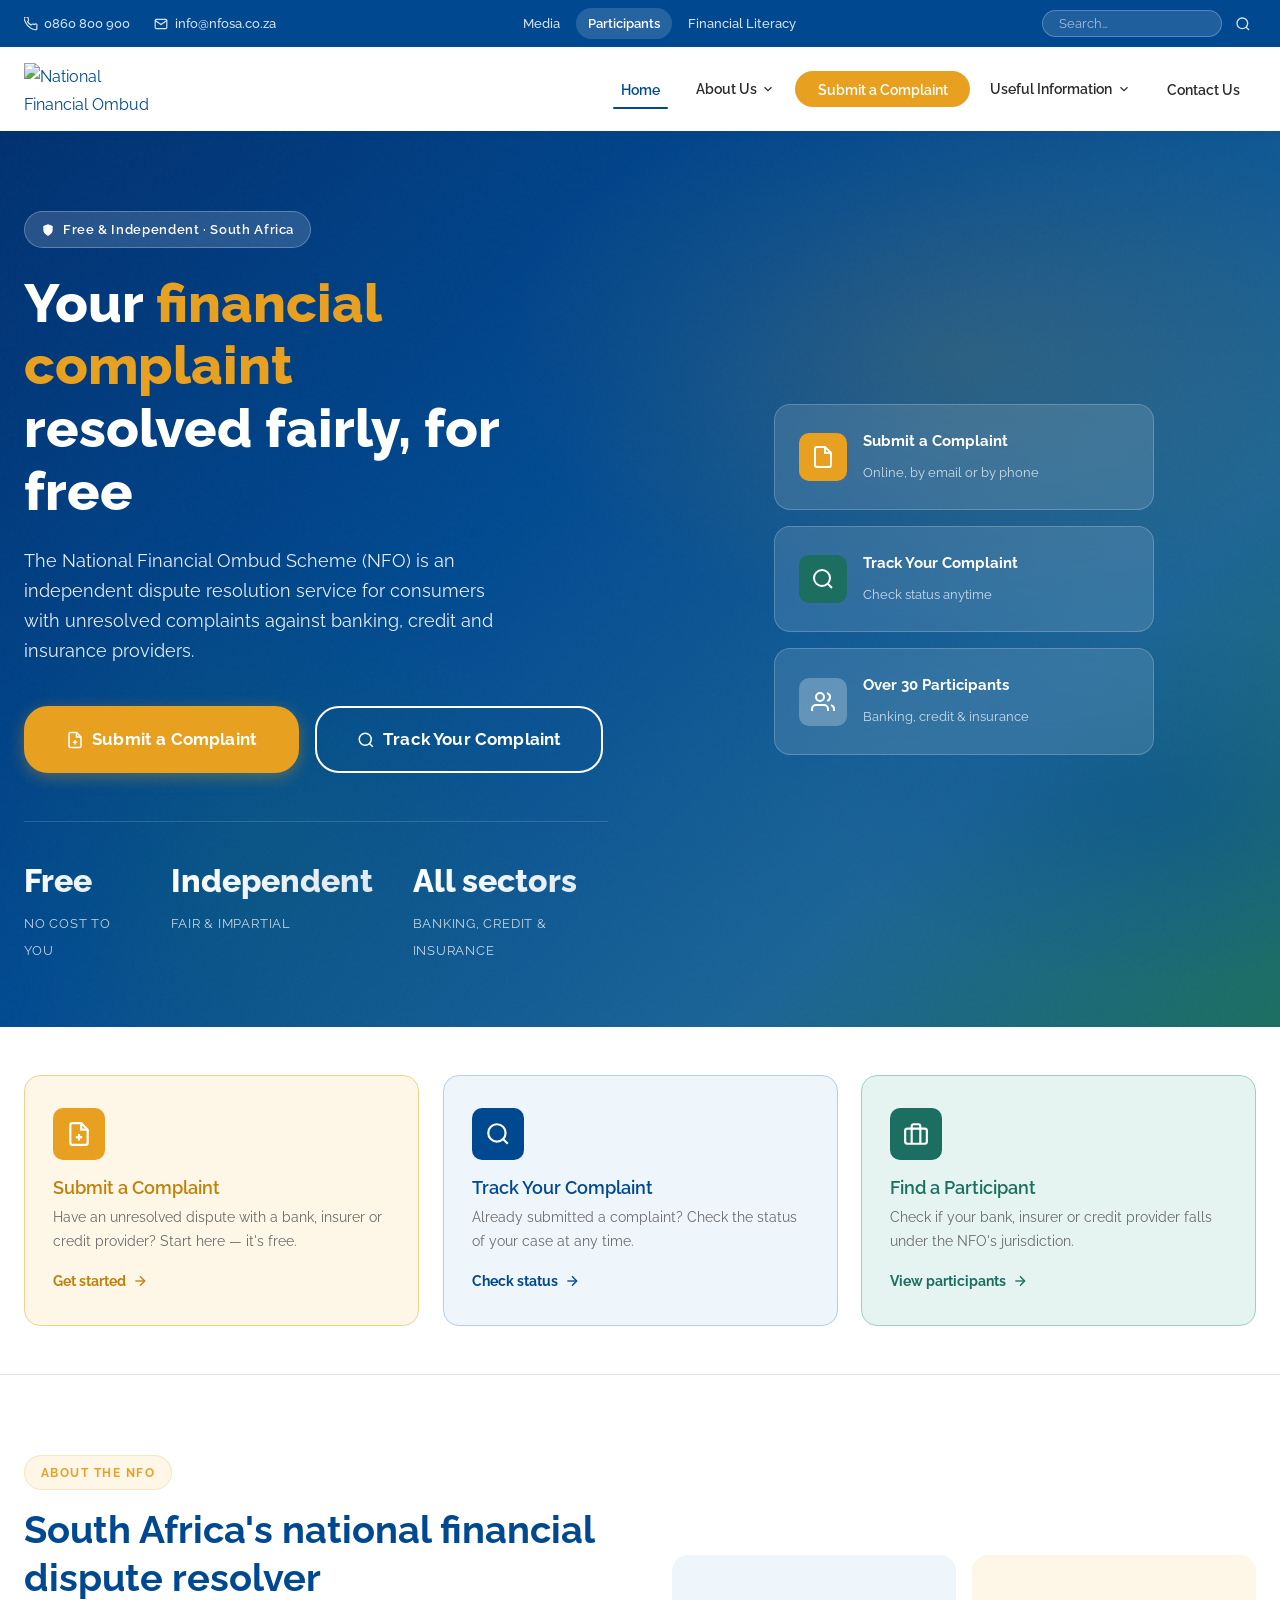
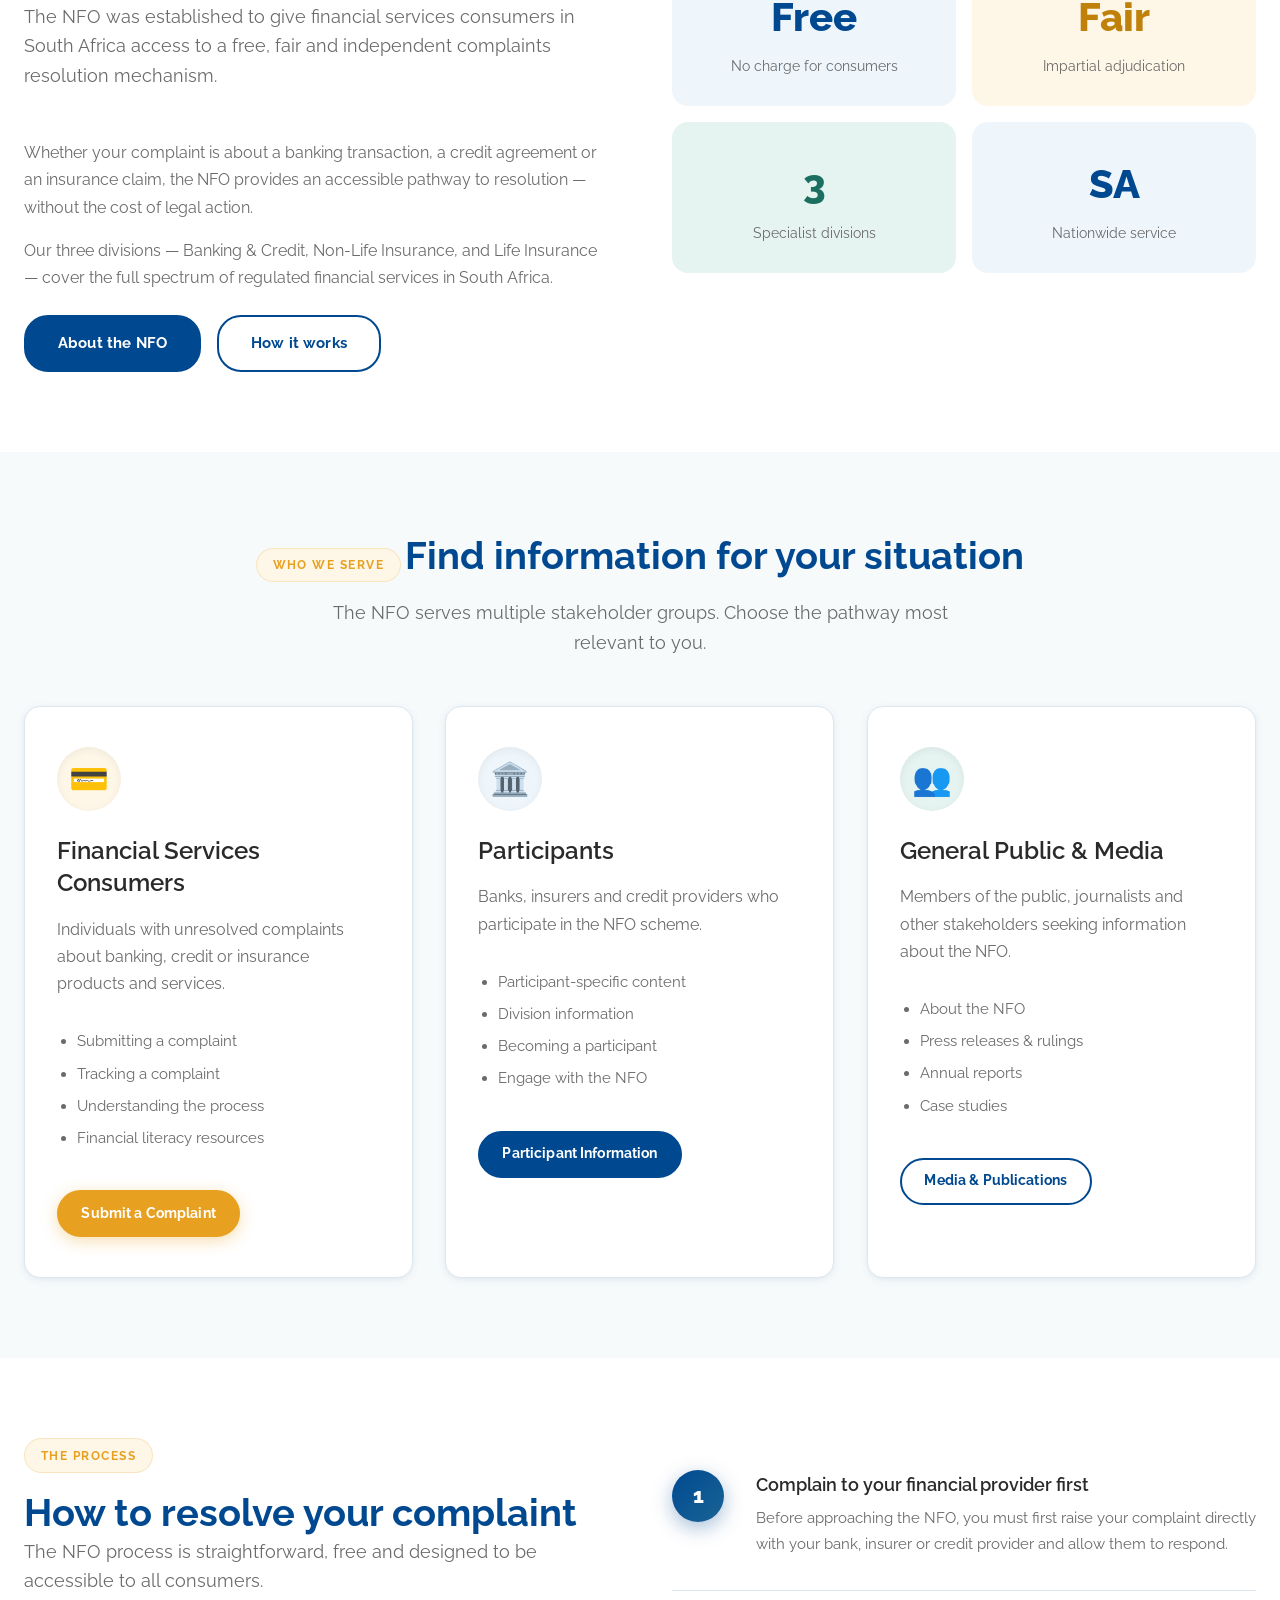
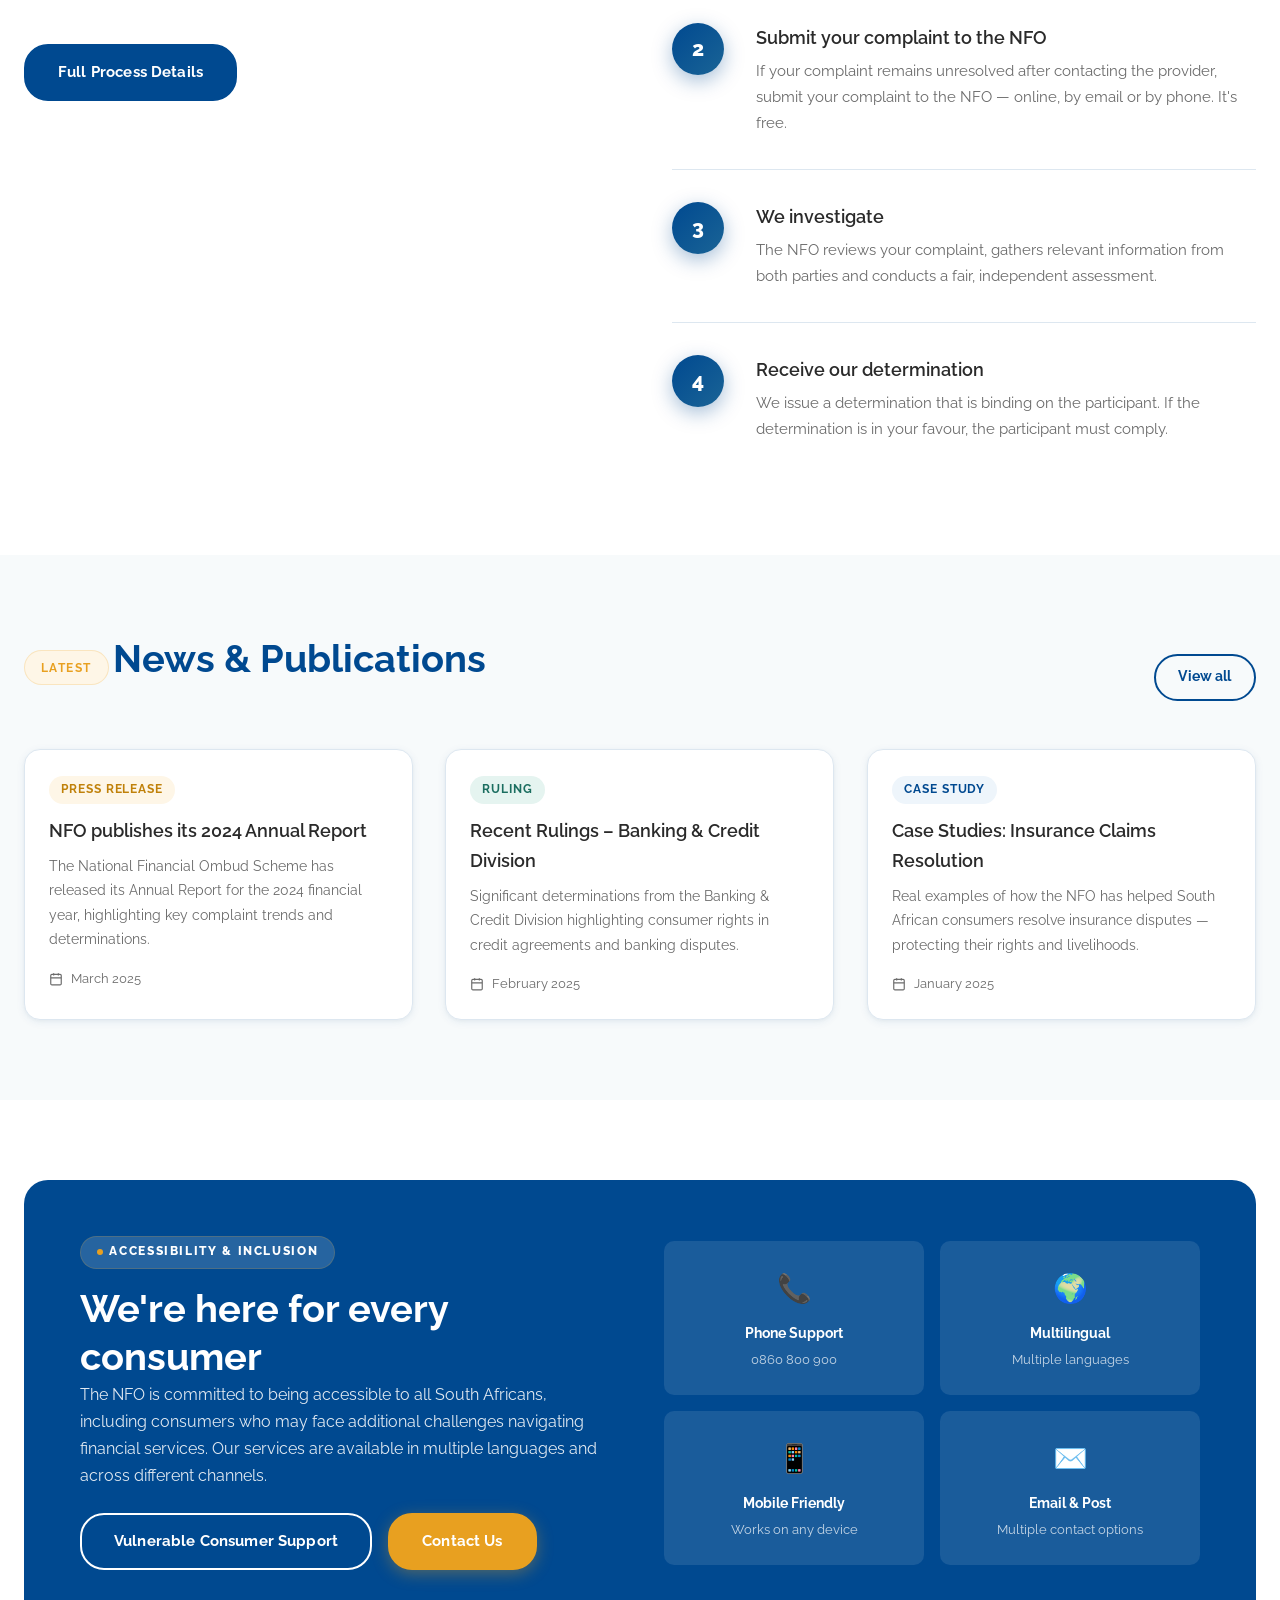
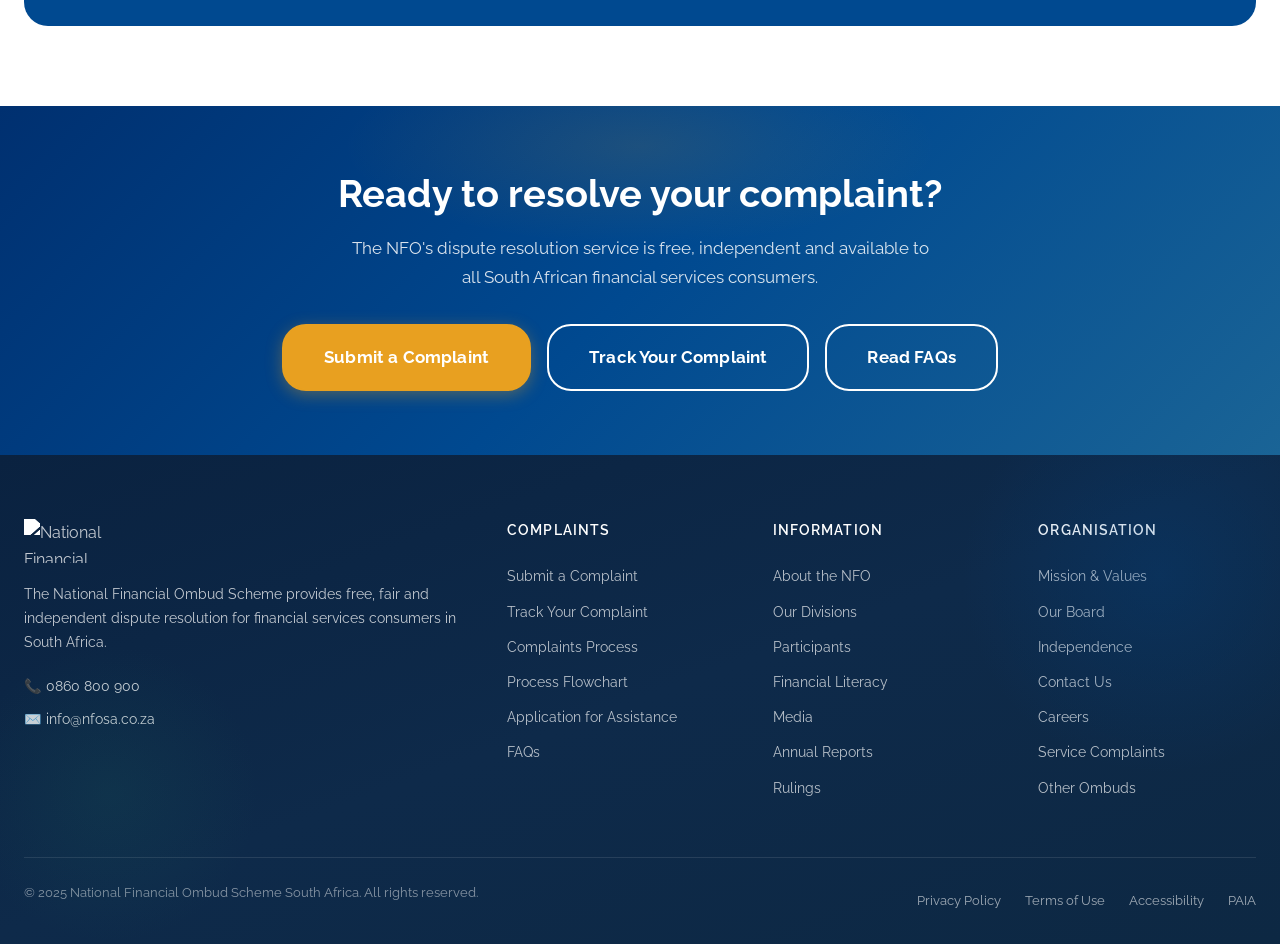
==== index.html @ b99aa600 "Initial commit: NFOSA website redesign Complete 11-page static website for the National Financial Om" ====
<!DOCTYPE html>
<html lang="en">
<head>
  <meta charset="UTF-8">
  <meta name="viewport" content="width=device-width, initial-scale=1.0">
  <meta name="description" content="The National Financial Ombud Scheme (NFO) provides free, fair and independent dispute resolution for financial services consumers in South Africa. Submit or track a complaint today.">
  <meta name="keywords" content="financial ombudsman, ombudsman South Africa, NFO, banking complaint, insurance complaint, credit complaint, NFOSA">
  <meta name="robots" content="index, follow">
  <meta name="author" content="National Financial Ombud Scheme South Africa">

  <!-- Open Graph -->
  <meta property="og:type" content="website">
  <meta property="og:url" content="https://nfosa.co.za/">
  <meta property="og:title" content="NFO SA – National Financial Ombud Scheme South Africa">
  <meta property="og:description" content="Free, independent dispute resolution for banking, credit and insurance complaints in South Africa.">
  <meta property="og:image" content="https://nfosa.co.za/wp-content/uploads/2024/02/NFO-Logo.png">

  <!-- Twitter Card -->
  <meta name="twitter:card" content="summary">
  <meta name="twitter:title" content="NFO SA – National Financial Ombud Scheme South Africa">
  <meta name="twitter:description" content="Free, independent dispute resolution for financial services complaints in South Africa.">

  <title>NFO SA – National Financial Ombud Scheme South Africa</title>

  <!-- Fonts -->
  <link rel="preconnect" href="https://fonts.googleapis.com">
  <link rel="preconnect" href="https://fonts.gstatic.com" crossorigin>
  <link href="https://fonts.googleapis.com/css2?family=Raleway:wght@300;400;500;600;700;800&display=swap" rel="stylesheet">

  <link rel="stylesheet" href="styles.css?v=2">
  <link rel="stylesheet" href="design.css?v=2">

  <!-- Schema.org – Organization -->
  <script type="application/ld+json">
  {
    "@context": "https://schema.org",
    "@type": "GovernmentOrganization",
    "name": "National Financial Ombud Scheme South Africa",
    "alternateName": ["NFO", "NFO SA", "NFOSA"],
    "url": "https://nfosa.co.za",
    "logo": "https://nfosa.co.za/wp-content/uploads/2024/02/NFO-Logo.png",
    "description": "The National Financial Ombud Scheme (NFO) provides free, fair and independent dispute resolution for financial services consumers in South Africa across banking, credit and insurance sectors.",
    "areaServed": "South Africa",
    "serviceType": "Financial Dispute Resolution",
    "foundingDate": "2022",
    "contactPoint": [
      {
        "@type": "ContactPoint",
        "contactType": "customer support",
        "telephone": "+27-860-800-900",
        "availableLanguage": ["English", "Afrikaans", "Zulu", "Xhosa"]
      }
    ]
  }
  </script>

  <!-- Schema.org – WebSite with SearchAction -->
  <script type="application/ld+json">
  {
    "@context": "https://schema.org",
    "@type": "WebSite",
    "name": "NFO SA",
    "url": "https://nfosa.co.za",
    "potentialAction": {
      "@type": "SearchAction",
      "target": "https://nfosa.co.za/search?q={search_term_string}",
      "query-input": "required name=search_term_string"
    }
  }
  </script>

  <!-- FAQ Schema for AI/GEO visibility -->
  <script type="application/ld+json">
  {
    "@context": "https://schema.org",
    "@type": "FAQPage",
    "mainEntity": [
      {
        "@type": "Question",
        "name": "What is the National Financial Ombud Scheme (NFO)?",
        "acceptedAnswer": {
          "@type": "Answer",
          "text": "The National Financial Ombud Scheme (NFO) is an independent, free dispute resolution service for financial services consumers in South Africa. It handles complaints related to banking, credit, and insurance services."
        }
      },
      {
        "@type": "Question",
        "name": "How do I submit a complaint to the NFO?",
        "acceptedAnswer": {
          "@type": "Answer",
          "text": "You can submit a complaint to the NFO online through the NFO website, by email, by phone, or in writing. The service is free for consumers."
        }
      },
      {
        "@type": "Question",
        "name": "Is the NFO service free?",
        "acceptedAnswer": {
          "@type": "Answer",
          "text": "Yes. The NFO's dispute resolution service is completely free for financial services consumers in South Africa."
        }
      }
    ]
  }
  </script>
</head>
<body>

  <!-- Skip to content -->
  <a class="skip-link" href="#main-content">Skip to main content</a>

  <!-- ── HEADER ── -->
  <header class="site-header" role="banner">

    <!-- Upper nav -->
    <div class="nav-upper" role="navigation" aria-label="Secondary navigation">
      <div class="container">
        <div class="nav-upper__contact">
          <a href="tel:+27860800900" aria-label="Call us on 0860 800 900">
            <svg width="14" height="14" fill="none" stroke="currentColor" stroke-width="2" viewBox="0 0 24 24" aria-hidden="true"><path d="M22 16.92v3a2 2 0 01-2.18 2 19.79 19.79 0 01-8.63-3.07A19.5 19.5 0 013.07 9.81 19.79 19.79 0 01.1 1.18 2 2 0 012.08 0h3a2 2 0 012 1.72 12.84 12.84 0 00.7 2.81 2 2 0 01-.45 2.11L6.09 7.91a16 16 0 006 6l1.27-1.27a2 2 0 012.11-.45 12.84 12.84 0 002.81.7A2 2 0 0122 14.92z"/></svg>
            0860 800 900
          </a>
          <a href="mailto:info@nfosa.co.za" aria-label="Email us at info@nfosa.co.za">
            <svg width="14" height="14" fill="none" stroke="currentColor" stroke-width="2" viewBox="0 0 24 24" aria-hidden="true"><path d="M4 4h16c1.1 0 2 .9 2 2v12c0 1.1-.9 2-2 2H4c-1.1 0-2-.9-2-2V6c0-1.1.9-2 2-2z"/><polyline points="22,6 12,13 2,6"/></svg>
            info@nfosa.co.za
          </a>
        </div>
        <div class="nav-upper__links">
          <a href="media.html">Media</a>
          <a href="participants.html" class="highlight">Participants</a>
          <a href="financial-literacy.html">Financial Literacy</a>
        </div>
        <form class="nav-search" role="search" aria-label="Site search">
          <input type="search" placeholder="Search…" aria-label="Search the site">
          <button type="submit" aria-label="Submit search">
            <svg width="16" height="16" fill="none" stroke="currentColor" stroke-width="2" viewBox="0 0 24 24"><circle cx="11" cy="11" r="8"/><line x1="21" y1="21" x2="16.65" y2="16.65"/></svg>
          </button>
        </form>
      </div>
    </div>

    <!-- Lower nav -->
    <nav class="nav-lower" aria-label="Primary navigation">
      <div class="container">
        <a href="index.html" class="nav-logo" aria-label="NFO SA – Home">
          <img src="https://nfosa.co.za/wp-content/uploads/2024/02/NFO-Logo.png" alt="National Financial Ombud Scheme South Africa" width="140" height="52">
        </a>
        <button class="nav-toggle" aria-expanded="false" aria-controls="primary-nav" aria-label="Toggle menu">
          <span></span><span></span><span></span>
        </button>
        <ul class="nav-primary" id="primary-nav" role="list">
          <li><a href="index.html" class="active">Home</a></li>
          <li class="nav-item">
            <a href="about.html">
              About Us
              <svg fill="none" stroke="currentColor" stroke-width="2" viewBox="0 0 24 24" aria-hidden="true"><polyline points="6 9 12 15 18 9"/></svg>
            </a>
            <ul class="nav-dropdown" role="list">
              <li><a href="about.html#mission">Mission, Vision &amp; Values</a></li>
              <li><a href="about.html#divisions">Our Divisions</a></li>
              <li><a href="about.html#board">Our Board</a></li>
              <li><a href="about.html#independence">Independence</a></li>
              <li><a href="about.html#rules">Our Rules</a></li>
              <li><a href="about.html#vulnerable">Vulnerable Consumers</a></li>
              <li><a href="about.html#csr">CSR</a></li>
            </ul>
          </li>
          <li><a href="submit-complaint.html" class="nav-cta">Submit a Complaint</a></li>
          <li class="nav-item">
            <a href="useful-information.html">
              Useful Information
              <svg fill="none" stroke="currentColor" stroke-width="2" viewBox="0 0 24 24" aria-hidden="true"><polyline points="6 9 12 15 18 9"/></svg>
            </a>
            <ul class="nav-dropdown" role="list">
              <li><a href="complaints-process.html">Complaints Process</a></li>
              <li><a href="track-complaint.html">Track Your Complaint</a></li>
              <li><a href="faqs.html">FAQs</a></li>
              <li><a href="useful-information.html#ombuds">Other Ombuds &amp; Trade Bodies</a></li>
              <li><a href="media.html#rulings">Rulings</a></li>
              <li><a href="media.html#case-studies">Case Studies</a></li>
            </ul>
          </li>
          <li><a href="contact.html">Contact Us</a></li>
        </ul>
      </div>
    </nav>
  </header>

  <!-- ── MAIN ── -->
  <main id="main-content">

    <!-- ── HERO ── -->
    <section class="hero" aria-labelledby="hero-heading">
      <div class="container">
        <div class="hero__content">
          <div class="hero__badge" aria-label="Service information">
            <svg width="14" height="14" fill="currentColor" viewBox="0 0 24 24" aria-hidden="true"><path d="M12 22s8-4 8-10V5l-8-3-8 3v7c0 6 8 10 8 10z"/></svg>
            Free &amp; Independent · South Africa
          </div>
          <h1 id="hero-heading">
            Your <span>financial complaint</span><br>resolved fairly, for free
          </h1>
          <p class="hero__sub">
            The National Financial Ombud Scheme (NFO) is an independent dispute resolution service for consumers with unresolved complaints against banking, credit and insurance providers.
          </p>
          <div class="hero__actions">
            <a href="submit-complaint.html" class="btn btn--primary btn--lg">
              <svg width="18" height="18" fill="none" stroke="currentColor" stroke-width="2" viewBox="0 0 24 24" aria-hidden="true"><path d="M14 2H6a2 2 0 00-2 2v16a2 2 0 002 2h12a2 2 0 002-2V8z"/><polyline points="14 2 14 8 20 8"/><line x1="12" y1="18" x2="12" y2="12"/><line x1="9" y1="15" x2="15" y2="15"/></svg>
              Submit a Complaint
            </a>
            <a href="track-complaint.html" class="btn btn--outline btn--lg">
              <svg width="18" height="18" fill="none" stroke="currentColor" stroke-width="2" viewBox="0 0 24 24" aria-hidden="true"><circle cx="11" cy="11" r="8"/><line x1="21" y1="21" x2="16.65" y2="16.65"/></svg>
              Track Your Complaint
            </a>
          </div>
          <div class="hero__stats">
            <div class="hero__stat">
              <strong>Free</strong>
              <span>No cost to you</span>
            </div>
            <div class="hero__stat">
              <strong>Independent</strong>
              <span>Fair &amp; impartial</span>
            </div>
            <div class="hero__stat">
              <strong>All sectors</strong>
              <span>Banking, credit &amp; insurance</span>
            </div>
          </div>
        </div>

        <div class="hero__visual" aria-hidden="true">
          <div class="hero__card-stack">
            <div class="hero__card">
              <div class="hero__card-icon hero__card-icon--gold">
                <svg fill="none" stroke="currentColor" stroke-width="2" viewBox="0 0 24 24"><path d="M14 2H6a2 2 0 00-2 2v16a2 2 0 002 2h12a2 2 0 002-2V8z"/><polyline points="14 2 14 8 20 8"/></svg>
              </div>
              <div class="hero__card-text">
                <strong>Submit a Complaint</strong>
                <span>Online, by email or by phone</span>
              </div>
            </div>
            <div class="hero__card">
              <div class="hero__card-icon hero__card-icon--teal">
                <svg fill="none" stroke="currentColor" stroke-width="2" viewBox="0 0 24 24"><circle cx="11" cy="11" r="8"/><line x1="21" y1="21" x2="16.65" y2="16.65"/></svg>
              </div>
              <div class="hero__card-text">
                <strong>Track Your Complaint</strong>
                <span>Check status anytime</span>
              </div>
            </div>
            <div class="hero__card">
              <div class="hero__card-icon hero__card-icon--white">
                <svg fill="none" stroke="currentColor" stroke-width="2" viewBox="0 0 24 24"><path d="M17 21v-2a4 4 0 00-4-4H5a4 4 0 00-4 4v2"/><circle cx="9" cy="7" r="4"/><path d="M23 21v-2a4 4 0 00-3-3.87"/><path d="M16 3.13a4 4 0 010 7.75"/></svg>
              </div>
              <div class="hero__card-text">
                <strong>Over 30 Participants</strong>
                <span>Banking, credit &amp; insurance</span>
              </div>
            </div>
          </div>
        </div>
      </div>
    </section>

    <!-- ── QUICK ACTIONS ── -->
    <section class="quick-actions" aria-label="Quick actions">
      <div class="container">
        <a href="submit-complaint.html" class="qa-card qa-card--gold" aria-label="Submit a complaint">
          <div class="qa-card__icon">
            <svg fill="none" stroke="currentColor" stroke-width="2" viewBox="0 0 24 24" aria-hidden="true"><path d="M14 2H6a2 2 0 00-2 2v16a2 2 0 002 2h12a2 2 0 002-2V8z"/><polyline points="14 2 14 8 20 8"/><line x1="12" y1="18" x2="12" y2="12"/><line x1="9" y1="15" x2="15" y2="15"/></svg>
          </div>
          <div>
            <h3>Submit a Complaint</h3>
            <p>Have an unresolved dispute with a bank, insurer or credit provider? Start here — it's free.</p>
          </div>
          <div class="qa-card__arrow">
            Get started
            <svg width="16" height="16" fill="none" stroke="currentColor" stroke-width="2" viewBox="0 0 24 24" aria-hidden="true"><line x1="5" y1="12" x2="19" y2="12"/><polyline points="12 5 19 12 12 19"/></svg>
          </div>
        </a>

        <a href="track-complaint.html" class="qa-card qa-card--blue" aria-label="Track your complaint">
          <div class="qa-card__icon">
            <svg fill="none" stroke="currentColor" stroke-width="2" viewBox="0 0 24 24" aria-hidden="true"><circle cx="11" cy="11" r="8"/><line x1="21" y1="21" x2="16.65" y2="16.65"/></svg>
          </div>
          <div>
            <h3>Track Your Complaint</h3>
            <p>Already submitted a complaint? Check the status of your case at any time.</p>
          </div>
          <div class="qa-card__arrow">
            Check status
            <svg width="16" height="16" fill="none" stroke="currentColor" stroke-width="2" viewBox="0 0 24 24" aria-hidden="true"><line x1="5" y1="12" x2="19" y2="12"/><polyline points="12 5 19 12 12 19"/></svg>
          </div>
        </a>

        <a href="participants.html" class="qa-card qa-card--teal" aria-label="Find a participant">
          <div class="qa-card__icon">
            <svg fill="none" stroke="currentColor" stroke-width="2" viewBox="0 0 24 24" aria-hidden="true"><rect x="2" y="7" width="20" height="14" rx="2" ry="2"/><path d="M16 21V5a2 2 0 00-2-2h-4a2 2 0 00-2 2v16"/></svg>
          </div>
          <div>
            <h3>Find a Participant</h3>
            <p>Check if your bank, insurer or credit provider falls under the NFO's jurisdiction.</p>
          </div>
          <div class="qa-card__arrow">
            View participants
            <svg width="16" height="16" fill="none" stroke="currentColor" stroke-width="2" viewBox="0 0 24 24" aria-hidden="true"><line x1="5" y1="12" x2="19" y2="12"/><polyline points="12 5 19 12 12 19"/></svg>
          </div>
        </a>
      </div>
    </section>

    <!-- ── WHAT IS THE NFO ── -->
    <section class="section" aria-labelledby="about-nfo-heading">
      <div class="container">
        <div class="grid-2" style="align-items: center; gap: 4rem;">
          <div>
            <div class="section-header">
              <div class="eyebrow">About the NFO</div>
              <h2 id="about-nfo-heading">South Africa's national financial dispute resolver</h2>
              <p class="lead">The NFO was established to give financial services consumers in South Africa access to a free, fair and independent complaints resolution mechanism.</p>
            </div>
            <p>Whether your complaint is about a banking transaction, a credit agreement or an insurance claim, the NFO provides an accessible pathway to resolution — without the cost of legal action.</p>
            <p>Our three divisions — Banking &amp; Credit, Non-Life Insurance, and Life Insurance — cover the full spectrum of regulated financial services in South Africa.</p>
            <div style="display:flex; gap:1rem; flex-wrap:wrap; margin-top:1.5rem;">
              <a href="about.html" class="btn btn--blue">About the NFO</a>
              <a href="complaints-process.html" class="btn btn--ghost">How it works</a>
            </div>
          </div>
          <div>
            <div class="grid-2" style="gap:1rem;">
              <div style="background:var(--blue-light); border-radius:var(--r-lg); padding:1.75rem; text-align:center;">
                <div style="font-size:2.5rem; font-weight:800; color:var(--blue); margin-bottom:.25rem;">Free</div>
                <div style="font-size:.85rem; color:var(--text);">No charge for consumers</div>
              </div>
              <div style="background:var(--gold-light); border-radius:var(--r-lg); padding:1.75rem; text-align:center;">
                <div style="font-size:2.5rem; font-weight:800; color:var(--gold-dark); margin-bottom:.25rem;">Fair</div>
                <div style="font-size:.85rem; color:var(--text);">Impartial adjudication</div>
              </div>
              <div style="background:var(--teal-light); border-radius:var(--r-lg); padding:1.75rem; text-align:center;">
                <div style="font-size:2.5rem; font-weight:800; color:var(--teal); margin-bottom:.25rem;">3</div>
                <div style="font-size:.85rem; color:var(--text);">Specialist divisions</div>
              </div>
              <div style="background:var(--blue-light); border-radius:var(--r-lg); padding:1.75rem; text-align:center;">
                <div style="font-size:2.5rem; font-weight:800; color:var(--blue); margin-bottom:.25rem;">SA</div>
                <div style="font-size:.85rem; color:var(--text);">Nationwide service</div>
              </div>
            </div>
          </div>
        </div>
      </div>
    </section>

    <!-- ── AUDIENCE PATHWAYS ── -->
    <section class="section section--alt" aria-labelledby="audiences-heading">
      <div class="container">
        <div class="section-header section-header--center">
          <div class="eyebrow">Who we serve</div>
          <h2 id="audiences-heading">Find information for your situation</h2>
          <p class="lead">The NFO serves multiple stakeholder groups. Choose the pathway most relevant to you.</p>
        </div>
        <div class="grid-3">

          <article class="audience-card">
            <div class="audience-icon audience-icon--gold" aria-hidden="true">💳</div>
            <h3>Financial Services Consumers</h3>
            <p>Individuals with unresolved complaints about banking, credit or insurance products and services.</p>
            <ul>
              <li>Submitting a complaint</li>
              <li>Tracking a complaint</li>
              <li>Understanding the process</li>
              <li>Financial literacy resources</li>
            </ul>
            <a href="submit-complaint.html" class="btn btn--primary btn--sm">Submit a Complaint</a>
          </article>

          <article class="audience-card">
            <div class="audience-icon audience-icon--blue" aria-hidden="true">🏛️</div>
            <h3>Participants</h3>
            <p>Banks, insurers and credit providers who participate in the NFO scheme.</p>
            <ul>
              <li>Participant-specific content</li>
              <li>Division information</li>
              <li>Becoming a participant</li>
              <li>Engage with the NFO</li>
            </ul>
            <a href="participants.html" class="btn btn--blue btn--sm">Participant Information</a>
          </article>

          <article class="audience-card">
            <div class="audience-icon audience-icon--teal" aria-hidden="true">👥</div>
            <h3>General Public &amp; Media</h3>
            <p>Members of the public, journalists and other stakeholders seeking information about the NFO.</p>
            <ul>
              <li>About the NFO</li>
              <li>Press releases &amp; rulings</li>
              <li>Annual reports</li>
              <li>Case studies</li>
            </ul>
            <a href="media.html" class="btn btn--ghost btn--sm">Media &amp; Publications</a>
          </article>

        </div>
      </div>
    </section>

    <!-- ── HOW IT WORKS ── -->
    <section class="section" aria-labelledby="process-heading">
      <div class="container">
        <div class="grid-2" style="gap:4rem; align-items:start;">
          <div>
            <div class="section-header">
              <div class="eyebrow">The Process</div>
              <h2 id="process-heading">How to resolve your complaint</h2>
              <p class="lead">The NFO process is straightforward, free and designed to be accessible to all consumers.</p>
            </div>
            <a href="complaints-process.html" class="btn btn--blue">Full Process Details</a>
          </div>
          <div>
            <ol class="process-steps" aria-label="Complaint resolution steps">
              <li class="process-step">
                <div class="process-step__num" aria-label="Step 1"></div>
                <div class="process-step__body">
                  <h4>Complain to your financial provider first</h4>
                  <p>Before approaching the NFO, you must first raise your complaint directly with your bank, insurer or credit provider and allow them to respond.</p>
                </div>
              </li>
              <li class="process-step">
                <div class="process-step__num" aria-label="Step 2"></div>
                <div class="process-step__body">
                  <h4>Submit your complaint to the NFO</h4>
                  <p>If your complaint remains unresolved after contacting the provider, submit your complaint to the NFO — online, by email or by phone. It's free.</p>
                </div>
              </li>
              <li class="process-step">
                <div class="process-step__num" aria-label="Step 3"></div>
                <div class="process-step__body">
                  <h4>We investigate</h4>
                  <p>The NFO reviews your complaint, gathers relevant information from both parties and conducts a fair, independent assessment.</p>
                </div>
              </li>
              <li class="process-step">
                <div class="process-step__num" aria-label="Step 4"></div>
                <div class="process-step__body">
                  <h4>Receive our determination</h4>
                  <p>We issue a determination that is binding on the participant. If the determination is in your favour, the participant must comply.</p>
                </div>
              </li>
            </ol>
          </div>
        </div>
      </div>
    </section>

    <!-- ── NEWS ── -->
    <section class="section section--alt" aria-labelledby="news-heading">
      <div class="container">
        <div class="section-header" style="display:flex; justify-content:space-between; align-items:flex-end; flex-wrap:wrap; gap:1rem;">
          <div>
            <div class="eyebrow">Latest</div>
            <h2 id="news-heading">News &amp; Publications</h2>
          </div>
          <a href="media.html" class="btn btn--ghost btn--sm">View all</a>
        </div>
        <div class="grid-3">
          <article class="card">
            <div class="card__body">
              <span class="card__tag card__tag--release">Press Release</span>
              <h4><a href="media.html#press-releases">NFO publishes its 2024 Annual Report</a></h4>
              <p style="font-size:.9rem; color:var(--text);">The National Financial Ombud Scheme has released its Annual Report for the 2024 financial year, highlighting key complaint trends and determinations.</p>
              <div class="card__meta">
                <svg width="14" height="14" fill="none" stroke="currentColor" stroke-width="2" viewBox="0 0 24 24" aria-hidden="true"><rect x="3" y="4" width="18" height="18" rx="2" ry="2"/><line x1="16" y1="2" x2="16" y2="6"/><line x1="8" y1="2" x2="8" y2="6"/><line x1="3" y1="10" x2="21" y2="10"/></svg>
                March 2025
              </div>
            </div>
          </article>
          <article class="card">
            <div class="card__body">
              <span class="card__tag card__tag--ruling">Ruling</span>
              <h4><a href="media.html#rulings">Recent Rulings – Banking &amp; Credit Division</a></h4>
              <p style="font-size:.9rem; color:var(--text);">Significant determinations from the Banking &amp; Credit Division highlighting consumer rights in credit agreements and banking disputes.</p>
              <div class="card__meta">
                <svg width="14" height="14" fill="none" stroke="currentColor" stroke-width="2" viewBox="0 0 24 24" aria-hidden="true"><rect x="3" y="4" width="18" height="18" rx="2" ry="2"/><line x1="16" y1="2" x2="16" y2="6"/><line x1="8" y1="2" x2="8" y2="6"/><line x1="3" y1="10" x2="21" y2="10"/></svg>
                February 2025
              </div>
            </div>
          </article>
          <article class="card">
            <div class="card__body">
              <span class="card__tag card__tag--news">Case Study</span>
              <h4><a href="media.html#case-studies">Case Studies: Insurance Claims Resolution</a></h4>
              <p style="font-size:.9rem; color:var(--text);">Real examples of how the NFO has helped South African consumers resolve insurance disputes — protecting their rights and livelihoods.</p>
              <div class="card__meta">
                <svg width="14" height="14" fill="none" stroke="currentColor" stroke-width="2" viewBox="0 0 24 24" aria-hidden="true"><rect x="3" y="4" width="18" height="18" rx="2" ry="2"/><line x1="16" y1="2" x2="16" y2="6"/><line x1="8" y1="2" x2="8" y2="6"/><line x1="3" y1="10" x2="21" y2="10"/></svg>
                January 2025
              </div>
            </div>
          </article>
        </div>
      </div>
    </section>

    <!-- ── VULNERABLE CONSUMERS ── -->
    <section class="section" aria-labelledby="vulnerable-heading">
      <div class="container">
        <div style="background:var(--blue); border-radius:var(--r-xl); padding:3.5rem; display:grid; grid-template-columns:1fr 1fr; gap:3rem; align-items:center;">
          <div>
            <div class="eyebrow" style="background:rgba(255,255,255,.15); color:var(--white);">Accessibility &amp; Inclusion</div>
            <h2 id="vulnerable-heading" style="color:var(--white);">We're here for every consumer</h2>
            <p style="color:rgba(255,255,255,.88);">The NFO is committed to being accessible to all South Africans, including consumers who may face additional challenges navigating financial services. Our services are available in multiple languages and across different channels.</p>
            <div style="display:flex; gap:1rem; flex-wrap:wrap; margin-top:1.5rem;">
              <a href="about.html#vulnerable" class="btn btn--outline">Vulnerable Consumer Support</a>
              <a href="contact.html" class="btn btn--primary">Contact Us</a>
            </div>
          </div>
          <div style="display:grid; grid-template-columns:1fr 1fr; gap:1rem;">
            <div style="background:rgba(255,255,255,.1); border-radius:var(--r-md); padding:1.5rem; text-align:center;">
              <div style="font-size:1.75rem; margin-bottom:.5rem;" aria-hidden="true">📞</div>
              <div style="font-weight:700; color:var(--white); font-size:.9rem;">Phone Support</div>
              <div style="font-size:.8rem; color:rgba(255,255,255,.75); margin-top:.25rem;">0860 800 900</div>
            </div>
            <div style="background:rgba(255,255,255,.1); border-radius:var(--r-md); padding:1.5rem; text-align:center;">
              <div style="font-size:1.75rem; margin-bottom:.5rem;" aria-hidden="true">🌍</div>
              <div style="font-weight:700; color:var(--white); font-size:.9rem;">Multilingual</div>
              <div style="font-size:.8rem; color:rgba(255,255,255,.75); margin-top:.25rem;">Multiple languages</div>
            </div>
            <div style="background:rgba(255,255,255,.1); border-radius:var(--r-md); padding:1.5rem; text-align:center;">
              <div style="font-size:1.75rem; margin-bottom:.5rem;" aria-hidden="true">📱</div>
              <div style="font-weight:700; color:var(--white); font-size:.9rem;">Mobile Friendly</div>
              <div style="font-size:.8rem; color:rgba(255,255,255,.75); margin-top:.25rem;">Works on any device</div>
            </div>
            <div style="background:rgba(255,255,255,.1); border-radius:var(--r-md); padding:1.5rem; text-align:center;">
              <div style="font-size:1.75rem; margin-bottom:.5rem;" aria-hidden="true">✉️</div>
              <div style="font-weight:700; color:var(--white); font-size:.9rem;">Email &amp; Post</div>
              <div style="font-size:.8rem; color:rgba(255,255,255,.75); margin-top:.25rem;">Multiple contact options</div>
            </div>
          </div>
        </div>
      </div>
    </section>

    <!-- ── CTA STRIP ── -->
    <section class="cta-strip" aria-labelledby="cta-heading">
      <div class="container">
        <h2 id="cta-heading">Ready to resolve your complaint?</h2>
        <p>The NFO's dispute resolution service is free, independent and available to all South African financial services consumers.</p>
        <div class="cta-strip__actions">
          <a href="submit-complaint.html" class="btn btn--primary btn--lg">Submit a Complaint</a>
          <a href="track-complaint.html" class="btn btn--outline btn--lg">Track Your Complaint</a>
          <a href="faqs.html" class="btn btn--outline btn--lg">Read FAQs</a>
        </div>
      </div>
    </section>

  </main>

  <!-- ── FOOTER ── -->
  <footer class="site-footer" role="contentinfo">
    <div class="container">
      <div class="footer-grid">
        <div class="footer-col">
          <div class="footer-logo">
            <img src="https://nfosa.co.za/wp-content/uploads/2024/02/NFO-Logo.png" alt="National Financial Ombud Scheme South Africa" width="120" height="44">
          </div>
          <p>The National Financial Ombud Scheme provides free, fair and independent dispute resolution for financial services consumers in South Africa.</p>
          <div style="margin-top:1.25rem;">
            <a href="tel:+27860800900" style="color:rgba(255,255,255,.8); display:block; margin-bottom:.4rem; font-size:.88rem;">📞 0860 800 900</a>
            <a href="mailto:info@nfosa.co.za" style="color:rgba(255,255,255,.8); font-size:.88rem;">✉️ info@nfosa.co.za</a>
          </div>
        </div>
        <div class="footer-col">
          <h5>Complaints</h5>
          <ul>
            <li><a href="submit-complaint.html">Submit a Complaint</a></li>
            <li><a href="track-complaint.html">Track Your Complaint</a></li>
            <li><a href="complaints-process.html">Complaints Process</a></li>
            <li><a href="complaints-process.html#flowchart">Process Flowchart</a></li>
            <li><a href="submit-complaint.html#assistance">Application for Assistance</a></li>
            <li><a href="faqs.html">FAQs</a></li>
          </ul>
        </div>
        <div class="footer-col">
          <h5>Information</h5>
          <ul>
            <li><a href="about.html">About the NFO</a></li>
            <li><a href="about.html#divisions">Our Divisions</a></li>
            <li><a href="participants.html">Participants</a></li>
            <li><a href="financial-literacy.html">Financial Literacy</a></li>
            <li><a href="media.html">Media</a></li>
            <li><a href="media.html#annual-reports">Annual Reports</a></li>
            <li><a href="media.html#rulings">Rulings</a></li>
          </ul>
        </div>
        <div class="footer-col">
          <h5>Organisation</h5>
          <ul>
            <li><a href="about.html#mission">Mission &amp; Values</a></li>
            <li><a href="about.html#board">Our Board</a></li>
            <li><a href="about.html#independence">Independence</a></li>
            <li><a href="contact.html">Contact Us</a></li>
            <li><a href="contact.html#careers">Careers</a></li>
            <li><a href="contact.html#service-complaints">Service Complaints</a></li>
            <li><a href="useful-information.html#ombuds">Other Ombuds</a></li>
          </ul>
        </div>
      </div>
      <div class="footer-bottom">
        <p>&copy; 2025 National Financial Ombud Scheme South Africa. All rights reserved.</p>
        <div style="display:flex; gap:1.5rem; flex-wrap:wrap;">
          <a href="/privacy-policy">Privacy Policy</a>
          <a href="/terms">Terms of Use</a>
          <a href="/accessibility">Accessibility</a>
          <a href="/paia">PAIA</a>
        </div>
      </div>
    </div>
  </footer>

  <!-- Mobile CTA bar -->
  <div class="mobile-cta-bar" role="complementary" aria-label="Quick complaint actions">
    <a href="submit-complaint.html" class="btn btn--primary">
      <svg width="16" height="16" fill="none" stroke="currentColor" stroke-width="2" viewBox="0 0 24 24" aria-hidden="true"><path d="M14 2H6a2 2 0 00-2 2v16a2 2 0 002 2h12a2 2 0 002-2V8z"/><polyline points="14 2 14 8 20 8"/></svg>
      Submit
    </a>
    <a href="track-complaint.html" class="btn btn--outline">
      <svg width="16" height="16" fill="none" stroke="currentColor" stroke-width="2" viewBox="0 0 24 24" aria-hidden="true"><circle cx="11" cy="11" r="8"/><line x1="21" y1="21" x2="16.65" y2="16.65"/></svg>
      Track
    </a>
    <a href="tel:+27860800900" class="btn btn--outline">
      <svg width="16" height="16" fill="none" stroke="currentColor" stroke-width="2" viewBox="0 0 24 24" aria-hidden="true"><path d="M22 16.92v3a2 2 0 01-2.18 2 19.79 19.79 0 01-8.63-3.07A19.5 19.5 0 013.07 9.81 19.79 19.79 0 01.1 1.18 2 2 0 012.08 0h3a2 2 0 012 1.72 12.84 12.84 0 00.7 2.81 2 2 0 01-.45 2.11L6.09 7.91a16 16 0 006 6l1.27-1.27a2 2 0 012.11-.45 12.84 12.84 0 002.81.7A2 2 0 0122 14.92z"/></svg>
      Call
    </a>
  </div>

  <script src="main.js?v=3" defer></script>
</body>
</html>
---- styles.css ----
/* =====================================================
   NFO SA – National Financial Ombud Scheme
   Stylesheet · Raleway · #004990 brand
   ===================================================== */

/* ── Custom Properties ── */
:root {
  --blue:          #004990;
  --blue-dark:     #003570;
  --blue-mid:      #1A6496;
  --blue-light:    #EEF5FB;
  --blue-xlight:   #F5F9FD;

  --gold:          #E8A020;
  --gold-dark:     #C0810A;
  --gold-light:    #FEF6E7;

  --teal:          #1B6E60;
  --teal-mid:      #2D8A76;
  --teal-light:    #E5F4F0;

  --text:          #6B6B6B;
  --text-dark:     #2A2A2A;
  --text-mid:      #444444;
  --white:         #FFFFFF;
  --bg:            #F7FAFB;
  --border:        #DDE7F0;

  --font:          'Raleway', sans-serif;

  --r-sm:  6px;
  --r-md:  10px;
  --r-lg:  16px;
  --r-xl:  24px;

  --sh-sm: 0 2px 8px rgba(0,73,144,.08);
  --sh-md: 0 4px 20px rgba(0,73,144,.12);
  --sh-lg: 0 8px 40px rgba(0,73,144,.18);

  --ease: .22s ease;
  --max:  1280px;
}

/* ── Reset ── */
*, *::before, *::after { box-sizing: border-box; margin: 0; padding: 0; }
html { font-size: 16px; scroll-behavior: smooth; }
body { font-family: var(--font); color: var(--text); background: var(--white); line-height: 1.7; -webkit-font-smoothing: antialiased; }
img { max-width: 100%; display: block; }
a { color: var(--blue); text-decoration: none; transition: color var(--ease); }
a:hover { color: var(--blue-dark); text-decoration: underline; }
a:focus-visible { outline: 3px solid var(--gold); outline-offset: 3px; border-radius: 3px; }
ul, ol { list-style: none; }
button { cursor: pointer; font-family: var(--font); }

/* ── Typography ── */
h1 { font-size: clamp(2rem, 5vw, 3.4rem); font-weight: 800; color: var(--text-dark); line-height: 1.15; }
h2 { font-size: clamp(1.5rem, 3.5vw, 2.4rem); font-weight: 700; color: var(--blue); line-height: 1.25; }
h3 { font-size: clamp(1.1rem, 2.5vw, 1.5rem); font-weight: 600; color: var(--text-dark); line-height: 1.35; }
h4 { font-size: 1.1rem; font-weight: 600; color: var(--text-dark); }
h5 { font-size: 1rem; font-weight: 600; }
p  { margin-bottom: 1rem; }
p:last-child { margin-bottom: 0; }
strong { font-weight: 700; color: var(--text-dark); }

/* ── Layout ── */
.container { max-width: var(--max); margin: 0 auto; padding: 0 1.5rem; }
.section    { padding: 5rem 0; }
.section--sm{ padding: 3rem 0; }
.section--alt { background: var(--bg); }
.section--blue{ background: var(--blue); color: var(--white); }
.section--blue h2, .section--blue h3 { color: var(--white); }
.section--blue p { color: rgba(255,255,255,.85); }

.grid-2 { display: grid; grid-template-columns: repeat(auto-fit, minmax(280px, 1fr)); gap: 2rem; }
.grid-3 { display: grid; grid-template-columns: repeat(auto-fit, minmax(240px, 1fr)); gap: 2rem; }
.grid-4 { display: grid; grid-template-columns: repeat(auto-fit, minmax(200px, 1fr)); gap: 1.5rem; }

.flex { display: flex; }
.flex-center { display: flex; align-items: center; justify-content: center; }
.gap-1 { gap: 1rem; }
.gap-2 { gap: 2rem; }

.text-center { text-align: center; }
.mt-1 { margin-top: 1rem; }
.mt-2 { margin-top: 2rem; }
.mb-1 { margin-bottom: 1rem; }
.mb-2 { margin-bottom: 2rem; }

/* ── Buttons ── */
.btn {
  display: inline-flex; align-items: center; gap: .5rem;
  padding: .85rem 2rem; border-radius: var(--r-xl);
  font-family: var(--font); font-size: .95rem; font-weight: 700;
  letter-spacing: .02em; border: 2px solid transparent;
  transition: all var(--ease); text-decoration: none; white-space: nowrap;
}
.btn--primary { background: var(--gold); color: var(--white); border-color: var(--gold); }
.btn--primary:hover { background: var(--gold-dark); border-color: var(--gold-dark); color: var(--white); text-decoration: none; }
.btn--outline { background: transparent; color: var(--white); border-color: var(--white); }
.btn--outline:hover { background: var(--white); color: var(--blue); text-decoration: none; }
.btn--blue { background: var(--blue); color: var(--white); border-color: var(--blue); }
.btn--blue:hover { background: var(--blue-dark); border-color: var(--blue-dark); color: var(--white); text-decoration: none; }
.btn--ghost { background: transparent; color: var(--blue); border-color: var(--blue); }
.btn--ghost:hover { background: var(--blue); color: var(--white); text-decoration: none; }
.btn--sm { padding: .6rem 1.4rem; font-size: .875rem; }
.btn--lg { padding: 1.1rem 2.5rem; font-size: 1.05rem; }
.btn svg { width: 18px; height: 18px; flex-shrink: 0; }

/* ── Section Headers ── */
.section-header { margin-bottom: 3rem; }
.section-header--center { text-align: center; }
.section-header .eyebrow {
  display: inline-block; font-size: .78rem; font-weight: 700;
  letter-spacing: .12em; text-transform: uppercase; color: var(--gold);
  background: var(--gold-light); padding: .35rem 1rem;
  border-radius: var(--r-xl); margin-bottom: 1rem;
}
.section-header--blue .eyebrow { background: rgba(255,255,255,.15); color: var(--white); }
.section-header p.lead { font-size: 1.1rem; color: var(--text); max-width: 640px; }
.section-header--center p.lead { margin: 0 auto; }

/* ─────────────────────────────────────────
   HEADER / NAVIGATION
───────────────────────────────────────── */
.site-header {
  position: sticky; top: 0; z-index: 1000;
  background: var(--white); box-shadow: var(--sh-sm);
}

/* Upper nav bar */
.nav-upper {
  background: var(--blue);
  color: rgba(255,255,255,.85);
  font-size: .8rem; font-weight: 500;
}
.nav-upper .container {
  display: flex; align-items: center;
  justify-content: space-between; padding-top: .5rem; padding-bottom: .5rem;
}
.nav-upper__contact { display: flex; align-items: center; gap: 1.5rem; }
.nav-upper__contact a { color: rgba(255,255,255,.85); display: flex; align-items: center; gap: .4rem; }
.nav-upper__contact a:hover { color: var(--white); text-decoration: none; }
.nav-upper__links { display: flex; align-items: center; gap: .25rem; }
.nav-upper__links a {
  color: rgba(255,255,255,.85); padding: .3rem .75rem;
  border-radius: var(--r-xl); transition: all var(--ease);
}
.nav-upper__links a:hover { background: rgba(255,255,255,.15); color: var(--white); text-decoration: none; }
.nav-upper__links a.highlight { background: rgba(255,255,255,.15); color: var(--white); font-weight: 600; }

/* Search */
.nav-search { display: flex; align-items: center; gap: .5rem; }
.nav-search input {
  background: rgba(255,255,255,.12); border: 1px solid rgba(255,255,255,.25);
  border-radius: var(--r-xl); padding: .3rem 1rem; color: var(--white);
  font-family: var(--font); font-size: .8rem; width: 180px; transition: all var(--ease);
}
.nav-search input::placeholder { color: rgba(255,255,255,.6); }
.nav-search input:focus { outline: none; background: rgba(255,255,255,.2); border-color: rgba(255,255,255,.5); width: 220px; }
.nav-search button { background: none; border: none; color: rgba(255,255,255,.85); display: flex; padding: .3rem; }
.nav-search button:hover { color: var(--white); }

/* Lower nav bar */
.nav-lower { background: var(--white); }
.nav-lower .container {
  display: flex; align-items: center;
  justify-content: space-between; padding-top: 1rem; padding-bottom: 1rem;
}
.nav-logo img { height: 52px; width: auto; }
.nav-logo:hover { text-decoration: none; }

.nav-primary { display: flex; align-items: center; gap: .25rem; }
.nav-primary a {
  padding: .6rem 1rem; border-radius: var(--r-sm); font-size: .9rem; font-weight: 600;
  color: var(--text-dark); transition: all var(--ease); position: relative;
}
.nav-primary a:hover { color: var(--blue); background: var(--blue-light); text-decoration: none; }
.nav-primary a.active { color: var(--blue); }
.nav-primary a.active::after {
  content: ''; position: absolute; bottom: -1rem; left: 0; right: 0;
  height: 3px; background: var(--blue); border-radius: 2px 2px 0 0;
}
.nav-primary a.nav-cta {
  background: var(--gold); color: var(--white); border-radius: var(--r-xl); padding: .6rem 1.4rem;
}
.nav-primary a.nav-cta:hover { background: var(--gold-dark); color: var(--white); }
.nav-primary a.nav-cta.active::after { display: none; }

/* Dropdown */
.nav-item { position: relative; }
.nav-item > a { display: flex; align-items: center; gap: .3rem; }
.nav-item > a svg { width: 14px; height: 14px; transition: transform var(--ease); }
.nav-item:hover > a svg, .nav-item:focus-within > a svg { transform: rotate(180deg); }
.nav-dropdown {
  position: absolute; top: calc(100% + 1rem); left: 50%; transform: translateX(-50%);
  background: var(--white); border-radius: var(--r-md); box-shadow: var(--sh-lg);
  border: 1px solid var(--border); min-width: 220px; padding: .5rem;
  opacity: 0; visibility: hidden; transition: all var(--ease);
  pointer-events: none;
}
.nav-item:hover .nav-dropdown, .nav-item:focus-within .nav-dropdown {
  opacity: 1; visibility: visible; pointer-events: auto; top: calc(100% + .5rem);
}
.nav-dropdown a {
  display: block; padding: .6rem 1rem; border-radius: var(--r-sm);
  font-size: .875rem; font-weight: 500; color: var(--text-dark);
}
.nav-dropdown a:hover { background: var(--blue-light); color: var(--blue); }

/* Hamburger */
.nav-toggle {
  display: none; background: none; border: none; padding: .5rem;
  flex-direction: column; gap: 5px; align-items: center; justify-content: center;
}
.nav-toggle span {
  display: block; width: 26px; height: 2px; background: var(--blue);
  border-radius: 2px; transition: all var(--ease);
}
.nav-toggle.open span:nth-child(1) { transform: translateY(7px) rotate(45deg); }
.nav-toggle.open span:nth-child(2) { opacity: 0; }
.nav-toggle.open span:nth-child(3) { transform: translateY(-7px) rotate(-45deg); }

/* ── Persistent Action Bar (visible on scroll) ── */
.action-bar {
  background: var(--blue); padding: .75rem 0;
  display: flex; align-items: center; justify-content: center; gap: 1.5rem;
}
.action-bar a { color: var(--white); font-weight: 700; font-size: .9rem; display: flex; align-items: center; gap: .5rem; }
.action-bar a:hover { text-decoration: underline; }
.action-bar__sep { color: rgba(255,255,255,.4); }

/* ─────────────────────────────────────────
   HERO
───────────────────────────────────────── */
.hero {
  background: linear-gradient(135deg, var(--blue) 0%, var(--blue-mid) 60%, #1A6496 100%);
  color: var(--white); padding: 5rem 0 4rem; position: relative; overflow: hidden;
}
.hero::before {
  content: ''; position: absolute; inset: 0;
  background: url("data:image/svg+xml,%3Csvg width='60' height='60' viewBox='0 0 60 60' xmlns='http://www.w3.org/2000/svg'%3E%3Cg fill='none' fill-rule='evenodd'%3E%3Cg fill='%23ffffff' fill-opacity='0.03'%3E%3Cpath d='M36 34v-4h-2v4h-4v2h4v4h2v-4h4v-2h-4zm0-30V0h-2v4h-4v2h4v4h2V6h4V4h-4zM6 34v-4H4v4H0v2h4v4h2v-4h4v-2H6zM6 4V0H4v4H0v2h4v4h2V6h4V4H6z'/%3E%3C/g%3E%3C/g%3E%3C/svg%3E");
}
.hero .container { position: relative; display: grid; grid-template-columns: 1fr 1fr; gap: 4rem; align-items: center; }
.hero__badge {
  display: inline-flex; align-items: center; gap: .5rem; background: rgba(255,255,255,.15);
  border: 1px solid rgba(255,255,255,.25); border-radius: var(--r-xl);
  padding: .4rem 1rem; font-size: .8rem; font-weight: 600; letter-spacing: .05em;
  margin-bottom: 1.5rem;
}
.hero h1 { color: var(--white); margin-bottom: 1.5rem; }
.hero h1 span { color: var(--gold); }
.hero__sub { font-size: 1.1rem; color: rgba(255,255,255,.9); margin-bottom: 2.5rem; max-width: 500px; }
.hero__actions { display: flex; flex-wrap: wrap; gap: 1rem; margin-bottom: 3rem; }
.hero__stats { display: flex; gap: 2.5rem; padding-top: 2rem; border-top: 1px solid rgba(255,255,255,.15); }
.hero__stat strong { display: block; font-size: 1.8rem; font-weight: 800; color: var(--white); }
.hero__stat span { font-size: .8rem; color: rgba(255,255,255,.75); text-transform: uppercase; letter-spacing: .06em; }
.hero__visual { display: flex; justify-content: center; }
.hero__card-stack { position: relative; width: 100%; max-width: 380px; }
.hero__card {
  background: rgba(255,255,255,.12); backdrop-filter: blur(12px);
  border: 1px solid rgba(255,255,255,.2); border-radius: var(--r-lg); padding: 1.5rem;
  margin-bottom: 1rem; display: flex; align-items: center; gap: 1rem;
  transition: transform var(--ease);
}
.hero__card:hover { transform: translateX(4px); }
.hero__card-icon {
  width: 48px; height: 48px; border-radius: var(--r-md); display: flex; align-items: center; justify-content: center; flex-shrink: 0;
}
.hero__card-icon--gold { background: var(--gold); }
.hero__card-icon--teal { background: var(--teal); }
.hero__card-icon--white { background: rgba(255,255,255,.25); }
.hero__card-icon svg { width: 24px; height: 24px; color: var(--white); }
.hero__card-text strong { display: block; color: var(--white); font-size: .95rem; font-weight: 700; margin-bottom: .2rem; }
.hero__card-text span { color: rgba(255,255,255,.75); font-size: .82rem; }

/* ─────────────────────────────────────────
   QUICK ACTIONS
───────────────────────────────────────── */
.quick-actions { padding: 3rem 0; background: var(--white); border-bottom: 1px solid var(--border); }
.quick-actions .container { display: grid; grid-template-columns: repeat(3, 1fr); gap: 1.5rem; }
.qa-card {
  border-radius: var(--r-lg); padding: 2rem 1.75rem; display: flex; flex-direction: column;
  gap: 1rem; transition: transform var(--ease), box-shadow var(--ease);
  text-decoration: none; border: 1px solid transparent;
}
.qa-card:hover { transform: translateY(-4px); box-shadow: var(--sh-md); text-decoration: none; }
.qa-card--gold { background: var(--gold-light); border-color: #F5D08A; }
.qa-card--blue { background: var(--blue-light); border-color: #B3CFEA; }
.qa-card--teal { background: var(--teal-light); border-color: #A0CEC5; }
.qa-card__icon {
  width: 52px; height: 52px; border-radius: var(--r-md); display: flex; align-items: center; justify-content: center;
}
.qa-card--gold .qa-card__icon { background: var(--gold); }
.qa-card--blue .qa-card__icon { background: var(--blue); }
.qa-card--teal .qa-card__icon { background: var(--teal); }
.qa-card__icon svg { width: 26px; height: 26px; color: var(--white); }
.qa-card h3 { font-size: 1.15rem; margin-bottom: .25rem; }
.qa-card--gold h3 { color: var(--gold-dark); }
.qa-card--blue h3 { color: var(--blue); }
.qa-card--teal h3 { color: var(--teal); }
.qa-card p { font-size: .9rem; color: var(--text); margin: 0; }
.qa-card__arrow { margin-top: auto; font-size: .85rem; font-weight: 700; display: flex; align-items: center; gap: .4rem; }
.qa-card--gold .qa-card__arrow { color: var(--gold-dark); }
.qa-card--blue .qa-card__arrow { color: var(--blue); }
.qa-card--teal .qa-card__arrow { color: var(--teal); }

/* ─────────────────────────────────────────
   AUDIENCE PATHWAYS
───────────────────────────────────────── */
.audience-card {
  background: var(--white); border-radius: var(--r-lg); padding: 2.5rem 2rem;
  box-shadow: var(--sh-sm); border: 1px solid var(--border); display: flex; flex-direction: column; gap: 1rem;
  transition: box-shadow var(--ease), transform var(--ease);
}
.audience-card:hover { box-shadow: var(--sh-md); transform: translateY(-3px); }
.audience-icon {
  width: 64px; height: 64px; border-radius: 50%; display: flex; align-items: center; justify-content: center; font-size: 2rem;
}
.audience-icon--blue { background: var(--blue-light); }
.audience-icon--gold { background: var(--gold-light); }
.audience-icon--teal { background: var(--teal-light); }
.audience-card h3 { margin-top: .5rem; }
.audience-card ul { list-style: disc; padding-left: 1.25rem; color: var(--text); font-size: .95rem; }
.audience-card ul li { margin-bottom: .4rem; }
.audience-card .btn { margin-top: 1rem; align-self: flex-start; }

/* ─────────────────────────────────────────
   PROCESS STEPS
───────────────────────────────────────── */
.process-steps { counter-reset: step; }
.process-step {
  display: flex; gap: 2rem; align-items: flex-start;
  padding: 2rem 0; border-bottom: 1px solid var(--border); counter-increment: step;
}
.process-step:last-child { border-bottom: none; }
.process-step__num {
  width: 52px; height: 52px; flex-shrink: 0; border-radius: 50%;
  background: var(--blue); color: var(--white); display: flex; align-items: center; justify-content: center;
  font-size: 1.3rem; font-weight: 800; content: counter(step);
}
.process-step__num::before { content: counter(step); }
.process-step__body h4 { margin-bottom: .4rem; }
.process-step__body p { color: var(--text); font-size: .95rem; margin: 0; }

/* ─────────────────────────────────────────
   CARDS
───────────────────────────────────────── */
.card {
  background: var(--white); border-radius: var(--r-lg); overflow: hidden;
  box-shadow: var(--sh-sm); border: 1px solid var(--border);
  transition: box-shadow var(--ease), transform var(--ease);
}
.card:hover { box-shadow: var(--sh-md); transform: translateY(-3px); }
.card__img { height: 180px; object-fit: cover; width: 100%; background: var(--blue-light); }
.card__body { padding: 1.5rem; }
.card__tag {
  display: inline-block; font-size: .73rem; font-weight: 700; letter-spacing: .08em;
  text-transform: uppercase; padding: .25rem .75rem; border-radius: var(--r-xl); margin-bottom: .75rem;
}
.card__tag--news { background: var(--blue-light); color: var(--blue); }
.card__tag--ruling { background: var(--teal-light); color: var(--teal); }
.card__tag--release { background: var(--gold-light); color: var(--gold-dark); }
.card h4 { margin-bottom: .5rem; }
.card h4 a { color: var(--text-dark); }
.card h4 a:hover { color: var(--blue); text-decoration: none; }
.card__meta { font-size: .8rem; color: var(--text); margin-top: .75rem; display: flex; align-items: center; gap: .5rem; }

/* ─────────────────────────────────────────
   ACCORDION / FAQ
───────────────────────────────────────── */
.accordion { border: 1px solid var(--border); border-radius: var(--r-lg); overflow: hidden; }
.accordion + .accordion { margin-top: 1rem; }
.accordion__trigger {
  width: 100%; background: var(--white); border: none; padding: 1.25rem 1.5rem;
  display: flex; align-items: center; justify-content: space-between; gap: 1rem;
  font-family: var(--font); font-size: 1rem; font-weight: 600; color: var(--text-dark);
  cursor: pointer; text-align: left; transition: background var(--ease);
}
.accordion__trigger:hover { background: var(--blue-xlight); }
.accordion__trigger[aria-expanded="true"] { background: var(--blue-light); color: var(--blue); }
.accordion__icon { width: 22px; height: 22px; flex-shrink: 0; transition: transform var(--ease); color: var(--blue); }
.accordion__trigger[aria-expanded="true"] .accordion__icon { transform: rotate(45deg); }
.accordion__panel { max-height: 0; overflow: hidden; transition: max-height .35s ease; }
.accordion__panel.open { max-height: 600px; }
.accordion__inner { padding: 1.25rem 1.5rem; border-top: 1px solid var(--border); color: var(--text); font-size: .95rem; }
.accordion__inner p:last-child { margin-bottom: 0; }

/* ─────────────────────────────────────────
   BANNER / CTA STRIP
───────────────────────────────────────── */
.cta-strip {
  background: var(--blue); padding: 4rem 0; text-align: center;
}
.cta-strip h2 { color: var(--white); margin-bottom: 1rem; }
.cta-strip p { color: rgba(255,255,255,.85); max-width: 580px; margin: 0 auto 2rem; font-size: 1.05rem; }
.cta-strip__actions { display: flex; flex-wrap: wrap; gap: 1rem; justify-content: center; }

/* ─────────────────────────────────────────
   ACCESSIBLE NOTICE
───────────────────────────────────────── */
.notice {
  border-radius: var(--r-md); padding: 1.25rem 1.5rem;
  display: flex; gap: 1rem; align-items: flex-start; margin-bottom: 1.5rem;
}
.notice--info  { background: var(--blue-light); border-left: 4px solid var(--blue); }
.notice--warn  { background: var(--gold-light);  border-left: 4px solid var(--gold); }
.notice--success { background: var(--teal-light); border-left: 4px solid var(--teal); }
.notice svg    { width: 22px; height: 22px; flex-shrink: 0; margin-top: .1rem; }
.notice--info svg { color: var(--blue); }
.notice--warn svg { color: var(--gold-dark); }
.notice--success svg { color: var(--teal); }
.notice p { margin: 0; font-size: .95rem; }

/* ─────────────────────────────────────────
   FORMS
───────────────────────────────────────── */
.form-group { margin-bottom: 1.5rem; }
.form-label { display: block; font-size: .9rem; font-weight: 600; color: var(--text-dark); margin-bottom: .5rem; }
.form-label .req { color: var(--gold-dark); }
.form-control {
  width: 100%; padding: .85rem 1rem; border: 2px solid var(--border); border-radius: var(--r-sm);
  font-family: var(--font); font-size: 1rem; color: var(--text-dark);
  transition: border-color var(--ease), box-shadow var(--ease); background: var(--white);
}
.form-control:focus { outline: none; border-color: var(--blue); box-shadow: 0 0 0 3px rgba(0,73,144,.12); }
.form-control::placeholder { color: #AAAAAA; }
textarea.form-control { resize: vertical; min-height: 120px; }
select.form-control { appearance: none; cursor: pointer; }
.form-hint { font-size: .82rem; color: var(--text); margin-top: .35rem; }
.form-grid-2 { display: grid; grid-template-columns: 1fr 1fr; gap: 1.5rem; }

/* ─────────────────────────────────────────
   BREADCRUMB
───────────────────────────────────────── */
.breadcrumb { background: var(--bg); border-bottom: 1px solid var(--border); padding: .75rem 0; }
.breadcrumb ol { display: flex; flex-wrap: wrap; align-items: center; gap: .25rem; font-size: .85rem; }
.breadcrumb li { display: flex; align-items: center; gap: .25rem; }
.breadcrumb li + li::before { content: '/'; color: var(--border); }
.breadcrumb a { color: var(--text); }
.breadcrumb a:hover { color: var(--blue); }
.breadcrumb li:last-child { color: var(--blue); font-weight: 600; }

/* ─────────────────────────────────────────
   PAGE HERO (inner pages)
───────────────────────────────────────── */
.page-hero {
  background: linear-gradient(135deg, var(--blue) 0%, var(--blue-mid) 100%);
  padding: 4rem 0 3.5rem; color: var(--white);
}
.page-hero h1 { color: var(--white); font-size: clamp(1.75rem, 4vw, 2.8rem); margin-bottom: .75rem; }
.page-hero p { color: rgba(255,255,255,.88); font-size: 1.05rem; max-width: 600px; margin: 0; }
.page-hero__eyebrow { display: inline-block; color: var(--gold); font-size: .8rem; font-weight: 700; letter-spacing: .1em; text-transform: uppercase; margin-bottom: .75rem; }

/* ─────────────────────────────────────────
   PERSISTENT CTA (sticky bottom on mobile)
───────────────────────────────────────── */
.mobile-cta-bar {
  display: none; position: fixed; bottom: 0; left: 0; right: 0;
  background: var(--blue); padding: .75rem 1rem; gap: .75rem;
  z-index: 900; box-shadow: 0 -4px 20px rgba(0,0,0,.2);
}
.mobile-cta-bar .btn { flex: 1; justify-content: center; padding: .75rem 1rem; font-size: .85rem; }

/* ─────────────────────────────────────────
   FOOTER
───────────────────────────────────────── */
.site-footer { background: #0E2A4A; color: rgba(255,255,255,.75); padding-top: 4rem; }
.footer-grid { display: grid; grid-template-columns: 2fr 1fr 1fr 1fr; gap: 3rem; padding-bottom: 3rem; border-bottom: 1px solid rgba(255,255,255,.1); }
.footer-col h5 { color: var(--white); font-size: .85rem; letter-spacing: .08em; text-transform: uppercase; margin-bottom: 1.25rem; }
.footer-logo { margin-bottom: 1.25rem; }
.footer-logo img { height: 44px; filter: brightness(0) invert(1); }
.footer-col p { font-size: .88rem; line-height: 1.7; }
.footer-col ul li { margin-bottom: .5rem; }
.footer-col ul a { color: rgba(255,255,255,.7); font-size: .88rem; transition: color var(--ease); }
.footer-col ul a:hover { color: var(--white); text-decoration: none; }
.footer-bottom { display: flex; align-items: center; justify-content: space-between; padding: 1.5rem 0; font-size: .82rem; color: rgba(255,255,255,.5); flex-wrap: wrap; gap: 1rem; }
.footer-bottom a { color: rgba(255,255,255,.6); }
.footer-bottom a:hover { color: var(--white); }
.footer-social { display: flex; gap: .75rem; }
.footer-social a {
  width: 36px; height: 36px; border-radius: 50%; background: rgba(255,255,255,.1);
  display: flex; align-items: center; justify-content: center; transition: background var(--ease);
}
.footer-social a:hover { background: rgba(255,255,255,.2); }
.footer-social svg { width: 16px; height: 16px; color: var(--white); }

/* ─────────────────────────────────────────
   SKIP LINK
───────────────────────────────────────── */
.skip-link {
  position: absolute; top: -100%; left: 1rem;
  background: var(--blue); color: var(--white); padding: .75rem 1.5rem;
  border-radius: 0 0 var(--r-sm) var(--r-sm); font-weight: 700; z-index: 9999;
}
.skip-link:focus { top: 0; }

/* ─────────────────────────────────────────
   UTILITY CLASSES
───────────────────────────────────────── */
.sr-only { position: absolute; width: 1px; height: 1px; padding: 0; margin: -1px; overflow: hidden; clip: rect(0,0,0,0); white-space: nowrap; border: 0; }
.text-blue  { color: var(--blue); }
.text-gold  { color: var(--gold-dark); }
.text-teal  { color: var(--teal); }
.text-white { color: var(--white); }
.bg-blue-light { background: var(--blue-light); }
.divider { height: 1px; background: var(--border); margin: 2rem 0; }
.tag { display: inline-block; font-size: .75rem; font-weight: 700; letter-spacing: .06em; text-transform: uppercase; padding: .25rem .75rem; border-radius: var(--r-xl); background: var(--blue-light); color: var(--blue); }

/* ─────────────────────────────────────────
   PARTICIPANTS TABLE
───────────────────────────────────────── */
.participant-grid { display: grid; grid-template-columns: repeat(auto-fill, minmax(180px, 1fr)); gap: 1.5rem; }
.participant-card {
  border: 1px solid var(--border); border-radius: var(--r-md); padding: 1.5rem 1rem;
  text-align: center; background: var(--white); transition: box-shadow var(--ease);
}
.participant-card:hover { box-shadow: var(--sh-md); }
.participant-card img { height: 60px; object-fit: contain; margin: 0 auto .75rem; }
.participant-card p { font-size: .85rem; font-weight: 600; color: var(--text-dark); margin: 0; }

/* ─────────────────────────────────────────
   RESPONSIVE
───────────────────────────────────────── */
@media (max-width: 1024px) {
  .footer-grid { grid-template-columns: 1fr 1fr; }
  .hero .container { grid-template-columns: 1fr; }
  .hero__visual { display: none; }
  .quick-actions .container { grid-template-columns: 1fr; }
}

@media (max-width: 768px) {
  .section { padding: 3rem 0; }
  .section--sm { padding: 2rem 0; }
  h1 { font-size: clamp(1.75rem, 6vw, 2.5rem); }
  h2 { font-size: clamp(1.4rem, 5vw, 2rem); }

  .nav-upper { display: none; }
  .nav-lower .container { padding-top: .75rem; padding-bottom: .75rem; }
  .nav-primary { display: none; flex-direction: column; gap: 0; position: fixed; inset: 0; top: 64px; background: var(--white); padding: 1.5rem; overflow-y: auto; z-index: 999; box-shadow: var(--sh-lg); }
  .nav-primary.open { display: flex; }
  .nav-primary a { padding: 1rem 1.25rem; border-radius: var(--r-sm); border-bottom: 1px solid var(--border); font-size: 1rem; }
  .nav-primary a.active::after { display: none; }
  .nav-primary a.nav-cta { margin-top: 1rem; text-align: center; justify-content: center; }
  .nav-toggle { display: flex; }
  .nav-dropdown { position: static; transform: none; box-shadow: none; border: none; background: var(--bg); }
  .nav-item { width: 100%; }
  .nav-item > a { justify-content: space-between; }

  .hero { padding: 3rem 0; }
  .hero__actions { flex-direction: column; }
  .hero__stats { gap: 1.5rem; flex-wrap: wrap; }
  .hero__stat strong { font-size: 1.4rem; }

  .quick-actions .container { grid-template-columns: 1fr; }
  .grid-2, .grid-3, .grid-4 { grid-template-columns: 1fr; }
  .form-grid-2 { grid-template-columns: 1fr; }

  .footer-grid { grid-template-columns: 1fr; gap: 2rem; }
  .footer-bottom { flex-direction: column; text-align: center; }

  .mobile-cta-bar { display: flex; }
  body { padding-bottom: 80px; }

  .process-step { flex-direction: column; gap: 1rem; }
  .cta-strip__actions { flex-direction: column; align-items: center; }
}

@media (max-width: 480px) {
  .container { padding: 0 1rem; }
  .hero { padding: 2.5rem 0; }
  .qa-card { padding: 1.5rem 1.25rem; }
  .audience-card { padding: 1.75rem 1.5rem; }
}

/* ── Print ── */
@media print {
  .site-header, .mobile-cta-bar, .cta-strip, .site-footer { display: none; }
  body { color: #000; font-size: 12pt; }
  a::after { content: " (" attr(href) ")"; font-size: .85em; }
}
---- design.css ----
/* =====================================================
   NFO SA – design.css
   Advanced frontend design layer
   Animations · Depth · Motion · Polish
   ===================================================== */

/* ── Refined Custom Properties ── */
:root {
  /* Expanded shadow system */
  --sh-xs:  0 1px 3px rgba(0,73,144,.06), 0 1px 2px rgba(0,0,0,.04);
  --sh-sm:  0 2px 8px rgba(0,73,144,.08), 0 1px 4px rgba(0,0,0,.04);
  --sh-md:  0 6px 24px rgba(0,73,144,.12), 0 2px 8px rgba(0,0,0,.06);
  --sh-lg:  0 16px 48px rgba(0,73,144,.16), 0 4px 16px rgba(0,0,0,.08);
  --sh-xl:  0 32px 80px rgba(0,73,144,.20), 0 8px 32px rgba(0,0,0,.10);
  --sh-gold: 0 8px 24px rgba(232,160,32,.30);
  --sh-blue: 0 8px 24px rgba(0,73,144,.35);

  /* Transition system */
  --ease-out: cubic-bezier(0.22, 1, 0.36, 1);
  --ease-in:  cubic-bezier(0.55, 0, 1, 0.45);
  --ease-io:  cubic-bezier(0.65, 0, 0.35, 1);
  --t-fast: 150ms;
  --t-base: 240ms;
  --t-slow: 400ms;
  --t-xl:   700ms;

  /* Refined spacing */
  --space-section: clamp(4rem, 8vw, 7rem);
}

/* ── Global base refinements ── */
html { font-size: 16px; }

body {
  font-feature-settings: "kern" 1, "liga" 1, "calt" 1;
  text-rendering: optimizeLegibility;
}

/* ── Scroll reveal system ── */
.reveal {
  opacity: 0;
  transform: translateY(28px);
  transition: opacity var(--t-xl) var(--ease-out),
              transform var(--t-xl) var(--ease-out);
}
.reveal.revealed {
  opacity: 1;
  transform: translateY(0);
}
.reveal-left {
  opacity: 0;
  transform: translateX(-32px);
  transition: opacity var(--t-xl) var(--ease-out),
              transform var(--t-xl) var(--ease-out);
}
.reveal-right {
  opacity: 0;
  transform: translateX(32px);
  transition: opacity var(--t-xl) var(--ease-out),
              transform var(--t-xl) var(--ease-out);
}
.reveal-left.revealed,
.reveal-right.revealed {
  opacity: 1;
  transform: translateX(0);
}
.reveal-scale {
  opacity: 0;
  transform: scale(.96);
  transition: opacity var(--t-xl) var(--ease-out),
              transform var(--t-xl) var(--ease-out);
}
.reveal-scale.revealed {
  opacity: 1;
  transform: scale(1);
}

/* Stagger children */
.stagger-children > * { opacity: 0; transform: translateY(24px); }
.stagger-children.revealed > * {
  opacity: 1; transform: translateY(0);
  transition: opacity var(--t-xl) var(--ease-out),
              transform var(--t-xl) var(--ease-out);
}
.stagger-children.revealed > *:nth-child(1) { transition-delay: 0ms; }
.stagger-children.revealed > *:nth-child(2) { transition-delay: 80ms; }
.stagger-children.revealed > *:nth-child(3) { transition-delay: 160ms; }
.stagger-children.revealed > *:nth-child(4) { transition-delay: 240ms; }
.stagger-children.revealed > *:nth-child(5) { transition-delay: 320ms; }
.stagger-children.revealed > *:nth-child(6) { transition-delay: 400ms; }

/* ── Enhanced Hero ── */
.hero {
  background: linear-gradient(135deg, #003070 0%, #004990 40%, #1a6496 75%, #1b6e60 100%);
  position: relative;
  overflow: hidden;
}

/* Animated mesh gradient orbs */
.hero::after {
  content: '';
  position: absolute;
  inset: 0;
  background:
    radial-gradient(ellipse 60% 50% at 75% 25%, rgba(232,160,32,.15) 0%, transparent 60%),
    radial-gradient(ellipse 40% 60% at 20% 80%, rgba(27,110,96,.25) 0%, transparent 55%),
    radial-gradient(ellipse 50% 40% at 90% 75%, rgba(0,73,144,.4) 0%, transparent 50%);
  animation: meshShift 12s ease-in-out infinite alternate;
  pointer-events: none;
}
@keyframes meshShift {
  0%   { opacity: 1; transform: scale(1) rotate(0deg); }
  100% { opacity: .7; transform: scale(1.08) rotate(2deg); }
}

/* Grain texture overlay */
.hero::before {
  content: '';
  position: absolute;
  inset: 0;
  background-image: url("data:image/svg+xml,%3Csvg viewBox='0 0 256 256' xmlns='http://www.w3.org/2000/svg'%3E%3Cfilter id='noise'%3E%3CfeTurbulence type='fractalNoise' baseFrequency='0.9' numOctaves='4' stitchTiles='stitch'/%3E%3CfeColorMatrix type='saturate' values='0'/%3E%3C/filter%3E%3Crect width='100%25' height='100%25' filter='url(%23noise)' opacity='0.04'/%3E%3C/svg%3E");
  opacity: .6;
  pointer-events: none;
  z-index: 1;
}
.hero .container { position: relative; z-index: 2; }

/* Hero badge pulse */
.hero__badge {
  animation: badgePulse 3s ease-in-out infinite;
}
@keyframes badgePulse {
  0%, 100% { box-shadow: 0 0 0 0 rgba(255,255,255,.0); }
  50%       { box-shadow: 0 0 0 6px rgba(255,255,255,.08); }
}

/* Floating hero cards */
.hero__card {
  animation: cardFloat 6s ease-in-out infinite;
  transform-origin: center center;
}
.hero__card:nth-child(1) { animation-delay: 0s; }
.hero__card:nth-child(2) { animation-delay: -2s; }
.hero__card:nth-child(3) { animation-delay: -4s; }
@keyframes cardFloat {
  0%, 100% { transform: translateY(0px); }
  50%       { transform: translateY(-8px); }
}

/* Hero text entrance */
.hero__badge { animation: fadeSlideDown .8s var(--ease-out) both; }
.hero h1     { animation: fadeSlideUp 1s var(--ease-out) .1s both; }
.hero__sub   { animation: fadeSlideUp 1s var(--ease-out) .2s both; }
.hero__actions { animation: fadeSlideUp 1s var(--ease-out) .3s both; }
.hero__stats { animation: fadeSlideUp 1s var(--ease-out) .4s both; }

@keyframes fadeSlideUp {
  from { opacity: 0; transform: translateY(20px); }
  to   { opacity: 1; transform: translateY(0); }
}
@keyframes fadeSlideDown {
  from { opacity: 0; transform: translateY(-12px); }
  to   { opacity: 1; transform: translateY(0); }
}

/* ── Button System Upgrade ── */
.btn {
  position: relative;
  overflow: hidden;
  isolation: isolate;
  letter-spacing: .01em;
  font-weight: 700;
  transition:
    background var(--t-base) var(--ease-out),
    border-color var(--t-base) var(--ease-out),
    color var(--t-base) var(--ease-out),
    transform var(--t-fast) var(--ease-out),
    box-shadow var(--t-base) var(--ease-out);
}
.btn::before {
  content: '';
  position: absolute;
  inset: 0;
  background: linear-gradient(135deg, rgba(255,255,255,.18) 0%, transparent 60%);
  opacity: 0;
  transition: opacity var(--t-base) var(--ease-out);
  pointer-events: none;
}
.btn:hover::before { opacity: 1; }
.btn:hover { transform: translateY(-2px); }
.btn:active { transform: translateY(0px) scale(.98); }

/* Shimmer on primary */
.btn--primary { box-shadow: 0 4px 16px rgba(232,160,32,.35); }
.btn--primary:hover { box-shadow: 0 8px 28px rgba(232,160,32,.45); }

/* Ripple effect */
.btn .ripple {
  position: absolute;
  border-radius: 50%;
  background: rgba(255,255,255,.25);
  transform: scale(0);
  animation: ripple .55s linear;
  pointer-events: none;
}
@keyframes ripple {
  to { transform: scale(4); opacity: 0; }
}

/* ── Card depth & hover upgrades ── */
.card,
.qa-card,
.audience-card {
  transition:
    box-shadow var(--t-slow) var(--ease-out),
    transform var(--t-slow) var(--ease-out),
    border-color var(--t-slow) var(--ease-out);
  will-change: transform, box-shadow;
}
.card:hover {
  box-shadow: var(--sh-lg);
  transform: translateY(-6px);
}
.qa-card:hover {
  box-shadow: var(--sh-lg);
  transform: translateY(-6px);
}
.audience-card:hover {
  box-shadow: var(--sh-lg);
  transform: translateY(-6px);
}

/* ── Quick Action cards glow on hover ── */
.qa-card--gold:hover  { box-shadow: 0 16px 48px rgba(232,160,32,.22), var(--sh-md); }
.qa-card--blue:hover  { box-shadow: 0 16px 48px rgba(0,73,144,.22), var(--sh-md); }
.qa-card--teal:hover  { box-shadow: 0 16px 48px rgba(27,110,96,.22), var(--sh-md); }

/* ── Enhanced Header ── */
.site-header {
  transition: box-shadow var(--t-base) var(--ease-out),
              background var(--t-base) var(--ease-out);
  backdrop-filter: blur(0px);
}
.site-header.scrolled {
  box-shadow: 0 2px 20px rgba(0,73,144,.12), 0 1px 0 rgba(0,73,144,.06);
  backdrop-filter: blur(12px);
}

/* Nav links refined */
.nav-primary a {
  position: relative;
  transition: color var(--t-base) var(--ease-out),
              background var(--t-base) var(--ease-out);
}
.nav-primary a:not(.nav-cta)::after {
  content: '';
  position: absolute;
  bottom: -2px; left: 50%; right: 50%;
  height: 2px;
  background: var(--blue);
  border-radius: 2px;
  transition: left var(--t-base) var(--ease-out),
              right var(--t-base) var(--ease-out);
}
.nav-primary a:not(.nav-cta):hover::after,
.nav-primary a.active::after {
  left: .5rem; right: .5rem;
}

/* Nav dropdown refined */
.nav-dropdown {
  background: rgba(255,255,255,.98);
  backdrop-filter: blur(16px);
  box-shadow: 0 20px 60px rgba(0,73,144,.18), 0 4px 16px rgba(0,0,0,.06);
  border: 1px solid rgba(0,73,144,.08);
  transition:
    opacity var(--t-base) var(--ease-out),
    transform var(--t-base) var(--ease-out),
    visibility var(--t-base);
  transform: translateX(-50%) translateY(8px);
}
.nav-item:hover .nav-dropdown,
.nav-item:focus-within .nav-dropdown {
  transform: translateX(-50%) translateY(0);
}

/* ── Eyebrow / tag refinement ── */
.eyebrow {
  display: inline-flex;
  align-items: center;
  gap: .4rem;
  font-size: .73rem;
  font-weight: 800;
  letter-spacing: .14em;
  text-transform: uppercase;
  color: var(--gold-dark);
  background: linear-gradient(135deg, #FEF6E7 0%, #FEF0D0 100%);
  padding: .35rem 1rem;
  border-radius: 100px;
  margin-bottom: 1rem;
  border: 1px solid rgba(232,160,32,.2);
}
.eyebrow::before {
  content: '';
  width: 6px; height: 6px;
  border-radius: 50%;
  background: var(--gold);
  flex-shrink: 0;
}

/* ── Section heading underline ── */
h2 {
  position: relative;
  display: inline-block;
}
.section-header--center h2::after,
.section-header h2::after {
  display: none; /* only activate explicitly */
}
.h2-underline::after {
  content: '';
  display: block;
  width: 48px; height: 3px;
  background: linear-gradient(90deg, var(--gold) 0%, var(--gold-dark) 100%);
  border-radius: 3px;
  margin-top: .6rem;
}
.section-header--center .h2-underline::after {
  margin-left: auto; margin-right: auto;
}

/* ── Process step numbers ── */
.process-step__num {
  background: linear-gradient(135deg, var(--blue) 0%, var(--blue-mid) 100%);
  box-shadow: 0 6px 20px rgba(0,73,144,.35);
  transition: transform var(--t-base) var(--ease-out),
              box-shadow var(--t-base) var(--ease-out);
}
.process-step:hover .process-step__num {
  transform: scale(1.12);
  box-shadow: 0 10px 28px rgba(0,73,144,.45);
}

/* ── Accordion upgrade ── */
.accordion {
  transition: box-shadow var(--t-base) var(--ease-out);
}
.accordion:hover { box-shadow: var(--sh-sm); }
.accordion__trigger {
  transition: background var(--t-base) var(--ease-out),
              color var(--t-base) var(--ease-out);
}
.accordion__trigger[aria-expanded="true"] {
  background: linear-gradient(135deg, var(--blue-light) 0%, #DCEDf9 100%);
}
.accordion__panel {
  transition: max-height .38s var(--ease-out), opacity .25s ease;
  opacity: 0;
}
.accordion__panel.open { opacity: 1; }

/* ── Footer gradient ── */
.site-footer {
  background: linear-gradient(160deg, #0A2240 0%, #0E2A4A 50%, #0D2843 100%);
  position: relative;
  overflow: hidden;
}
.site-footer::before {
  content: '';
  position: absolute;
  top: -80px; right: -80px;
  width: 400px; height: 400px;
  background: radial-gradient(circle, rgba(0,73,144,.25) 0%, transparent 70%);
  pointer-events: none;
}
.site-footer::after {
  content: '';
  position: absolute;
  bottom: 0; left: -40px;
  width: 300px; height: 300px;
  background: radial-gradient(circle, rgba(27,110,96,.15) 0%, transparent 70%);
  pointer-events: none;
}

/* ── Mobile CTA bar ── */
.mobile-cta-bar {
  background: linear-gradient(135deg, var(--blue) 0%, var(--blue-mid) 100%);
  box-shadow: 0 -8px 32px rgba(0,73,144,.3);
  padding: .85rem 1rem;
}

/* ── Notification / Notice upgrade ── */
.notice {
  border-left-width: 4px;
  border-radius: 0 var(--r-md) var(--r-md) 0;
  transition: box-shadow var(--t-base);
}
.notice:hover { box-shadow: var(--sh-sm); }

/* ── Form control focus rings ── */
.form-control {
  transition:
    border-color var(--t-base) var(--ease-out),
    box-shadow var(--t-base) var(--ease-out),
    background var(--t-base) var(--ease-out);
}
.form-control:focus {
  border-color: var(--blue);
  box-shadow: 0 0 0 4px rgba(0,73,144,.10);
  background: #FAFCFF;
}

/* ── Participant card upgrade ── */
.participant-card {
  transition:
    box-shadow var(--t-slow) var(--ease-out),
    transform var(--t-slow) var(--ease-out),
    border-color var(--t-slow) var(--ease-out);
}
.participant-card:hover {
  box-shadow: var(--sh-md);
  transform: translateY(-4px);
  border-color: var(--blue);
}

/* ── Section divider decorations ── */
.section-divider {
  position: relative;
  height: 80px;
  overflow: hidden;
}
.section-divider svg {
  position: absolute;
  bottom: 0; left: 0;
  width: 100%; height: 100%;
}

/* ── Stat counter animation ── */
.stat-number {
  display: inline-block;
  font-variant-numeric: tabular-nums;
}

/* ── Hero stats upgrade ── */
.hero__stat strong {
  font-size: 2rem;
  font-weight: 800;
  background: linear-gradient(135deg, #FFFFFF 0%, rgba(255,255,255,.85) 100%);
  -webkit-background-clip: text;
  -webkit-text-fill-color: transparent;
  background-clip: text;
  display: block;
}

/* ── Gradient text utility ── */
.text-gradient {
  background: linear-gradient(135deg, var(--blue) 0%, var(--blue-mid) 100%);
  -webkit-background-clip: text;
  -webkit-text-fill-color: transparent;
  background-clip: text;
}
.text-gradient-gold {
  background: linear-gradient(135deg, var(--gold-dark) 0%, var(--gold) 100%);
  -webkit-background-clip: text;
  -webkit-text-fill-color: transparent;
  background-clip: text;
}

/* ── Page hero upgrade ── */
.page-hero {
  background: linear-gradient(135deg, #003070 0%, var(--blue) 45%, #1a6496 100%);
  position: relative;
  overflow: hidden;
}
.page-hero::before {
  content: '';
  position: absolute;
  top: -50%; right: -10%;
  width: 60%; height: 200%;
  background: radial-gradient(ellipse, rgba(232,160,32,.12) 0%, transparent 65%);
  pointer-events: none;
}
.page-hero::after {
  content: '';
  position: absolute;
  bottom: -20px; left: 0; right: 0;
  height: 40px;
  background: linear-gradient(to bottom, transparent, rgba(255,255,255,.03));
  pointer-events: none;
}
.page-hero .container { position: relative; z-index: 1; }

/* ── CTA Strip upgrade ── */
.cta-strip {
  background: linear-gradient(135deg, #003070 0%, var(--blue) 50%, #1a6496 100%);
  position: relative;
  overflow: hidden;
}
.cta-strip::before {
  content: '';
  position: absolute;
  top: -60px; left: 50%;
  transform: translateX(-50%);
  width: 600px; height: 200px;
  background: radial-gradient(ellipse, rgba(232,160,32,.12) 0%, transparent 70%);
  pointer-events: none;
}

/* ── Breadcrumb upgrade ── */
.breadcrumb {
  background: linear-gradient(90deg, var(--bg) 0%, #EEF5FB 100%);
}

/* ── Action bar upgrade ── */
.action-bar {
  background: linear-gradient(90deg, var(--blue-dark) 0%, var(--blue) 50%, var(--blue-mid) 100%);
}

/* ── Audience icon upgrade ── */
.audience-icon {
  box-shadow: inset 0 2px 8px rgba(0,0,0,.06);
  transition: transform var(--t-base) var(--ease-out);
}
.audience-card:hover .audience-icon {
  transform: scale(1.08) rotate(-3deg);
}

/* ── Skip link refined ── */
.skip-link {
  background: linear-gradient(135deg, var(--blue) 0%, var(--blue-mid) 100%);
  box-shadow: var(--sh-md);
}

/* ── Image hover scale ── */
.img-hover { overflow: hidden; border-radius: var(--r-lg); }
.img-hover img {
  transition: transform var(--t-xl) var(--ease-out);
}
.img-hover:hover img { transform: scale(1.04); }

/* ── Floating label input ── */
.form-floating {
  position: relative;
}
.form-floating .form-label {
  position: absolute;
  top: .875rem; left: 1rem;
  font-size: 1rem; font-weight: 400;
  color: #AAAAAA;
  pointer-events: none;
  transition: all var(--t-base) var(--ease-out);
  background: transparent;
}
.form-floating .form-control:focus + .form-label,
.form-floating .form-control:not(:placeholder-shown) + .form-label {
  top: -.55rem; left: .75rem;
  font-size: .72rem; font-weight: 600;
  color: var(--blue);
  background: var(--white);
  padding: 0 .35rem;
  border-radius: 3px;
}

/* ── Smooth page transitions ── */
@media (prefers-reduced-motion: no-preference) {
  :root { scroll-behavior: smooth; }
}

/* ── Custom scrollbar ── */
::-webkit-scrollbar { width: 8px; }
::-webkit-scrollbar-track { background: var(--bg); }
::-webkit-scrollbar-thumb {
  background: linear-gradient(180deg, var(--blue) 0%, var(--blue-mid) 100%);
  border-radius: 4px;
  border: 2px solid var(--bg);
}
::-webkit-scrollbar-thumb:hover { background: var(--blue-dark); }

/* ── Selection styling ── */
::selection { background: rgba(0,73,144,.15); color: var(--blue-dark); }

/* ── Focus styles ── */
*:focus-visible {
  outline: 3px solid var(--gold);
  outline-offset: 3px;
  border-radius: 4px;
}
button:focus-visible, a:focus-visible { outline: 3px solid var(--gold); }

/* ── Tooltip ── */
[data-tooltip] {
  position: relative;
  cursor: help;
}
[data-tooltip]::after {
  content: attr(data-tooltip);
  position: absolute;
  bottom: calc(100% + 8px); left: 50%;
  transform: translateX(-50%) translateY(4px);
  background: rgba(10,34,64,.95);
  color: var(--white);
  font-size: .75rem;
  font-weight: 500;
  white-space: nowrap;
  padding: .4rem .8rem;
  border-radius: var(--r-sm);
  pointer-events: none;
  opacity: 0;
  transition: all var(--t-base) var(--ease-out);
  z-index: 100;
  backdrop-filter: blur(8px);
}
[data-tooltip]:hover::after {
  opacity: 1;
  transform: translateX(-50%) translateY(0);
}

/* ── Loader / skeleton ── */
@keyframes shimmer {
  0%   { background-position: -800px 0; }
  100% { background-position: 800px 0; }
}
.skeleton {
  background: linear-gradient(90deg, #E8EEF4 25%, #F5F8FC 50%, #E8EEF4 75%);
  background-size: 800px 100%;
  animation: shimmer 1.5s infinite;
  border-radius: var(--r-sm);
}

/* ── Responsive refinements ── */
@media (max-width: 768px) {
  .hero__badge { animation-delay: 0s; }
  .hero h1, .hero__sub, .hero__actions, .hero__stats { animation: none; opacity: 1; transform: none; }
  .reveal, .reveal-left, .reveal-right, .reveal-scale { opacity: 1; transform: none; transition: none; }
  .stagger-children > * { opacity: 1; transform: none; transition: none; }
}

/* ── Print ── */
@media print {
  .reveal, .reveal-left, .reveal-right, .reveal-scale { opacity: 1 !important; transform: none !important; }
  .hero::after, .hero::before { display: none; }
}
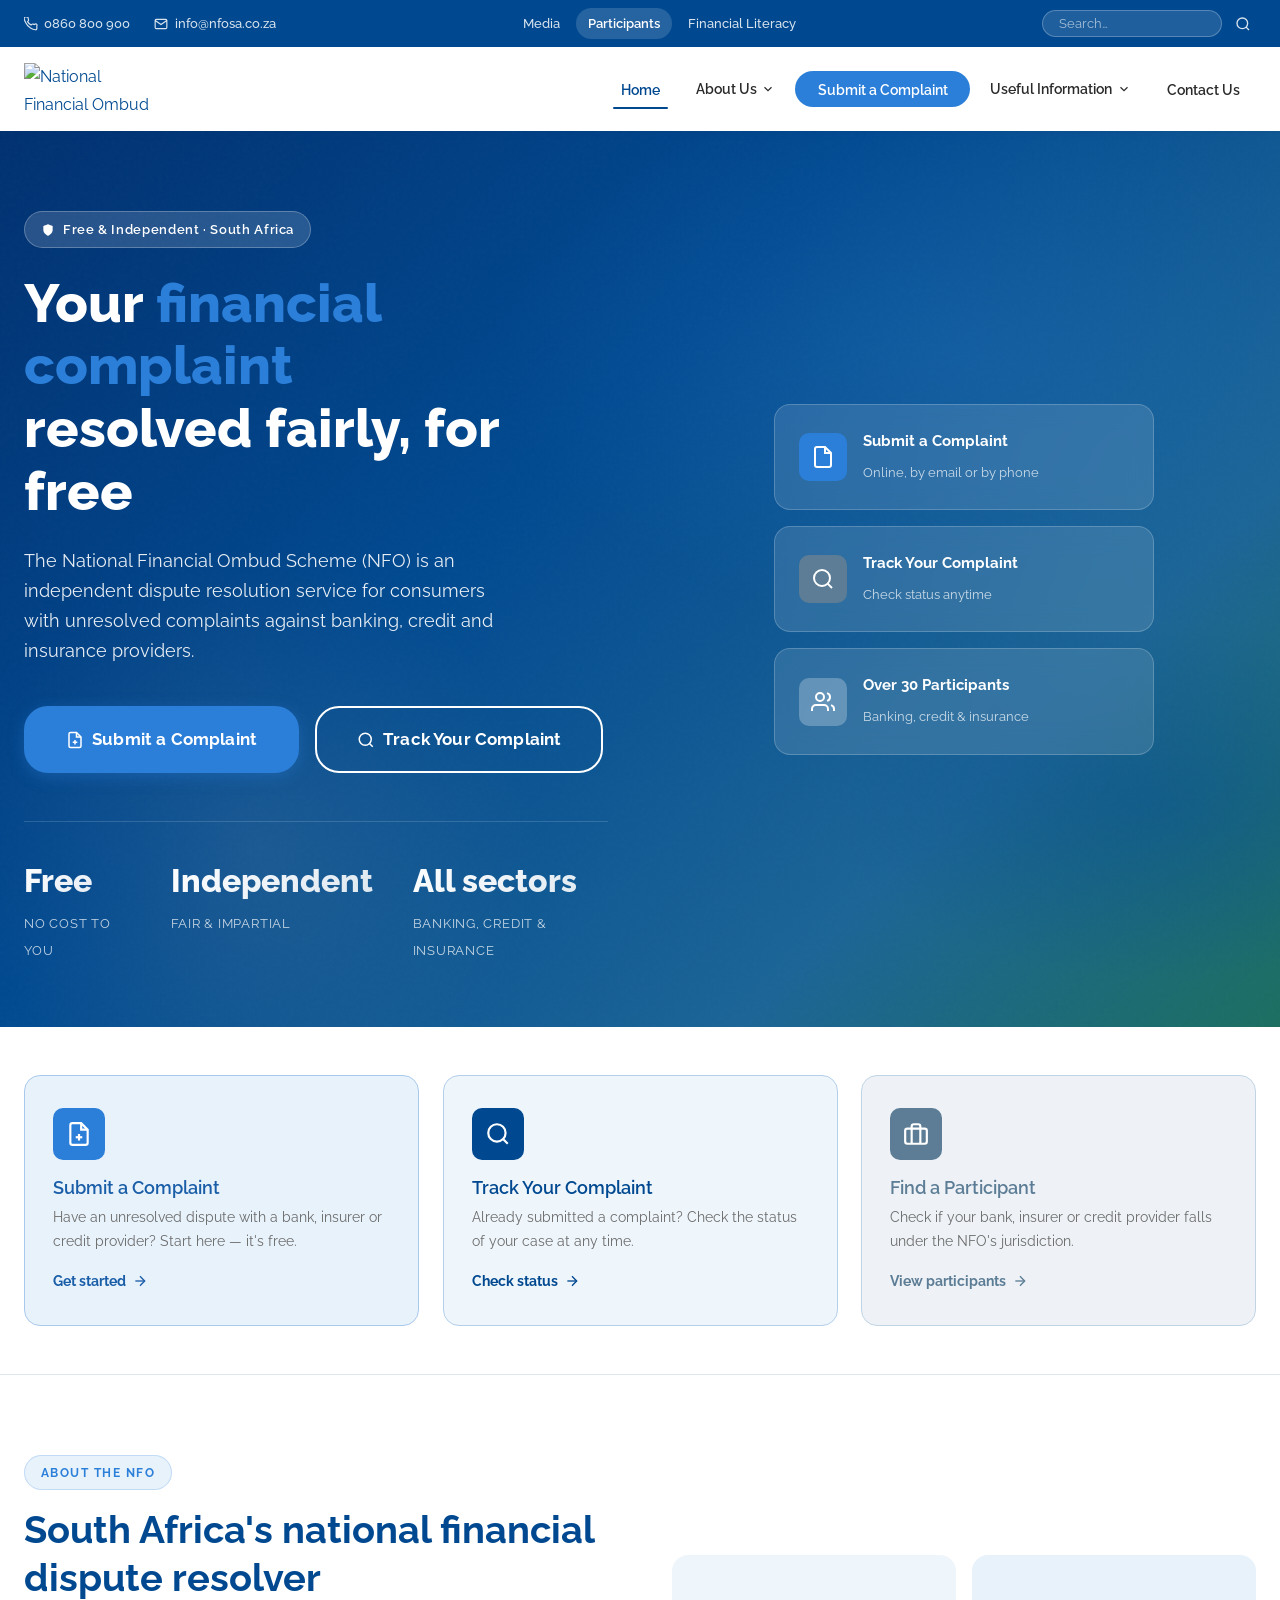
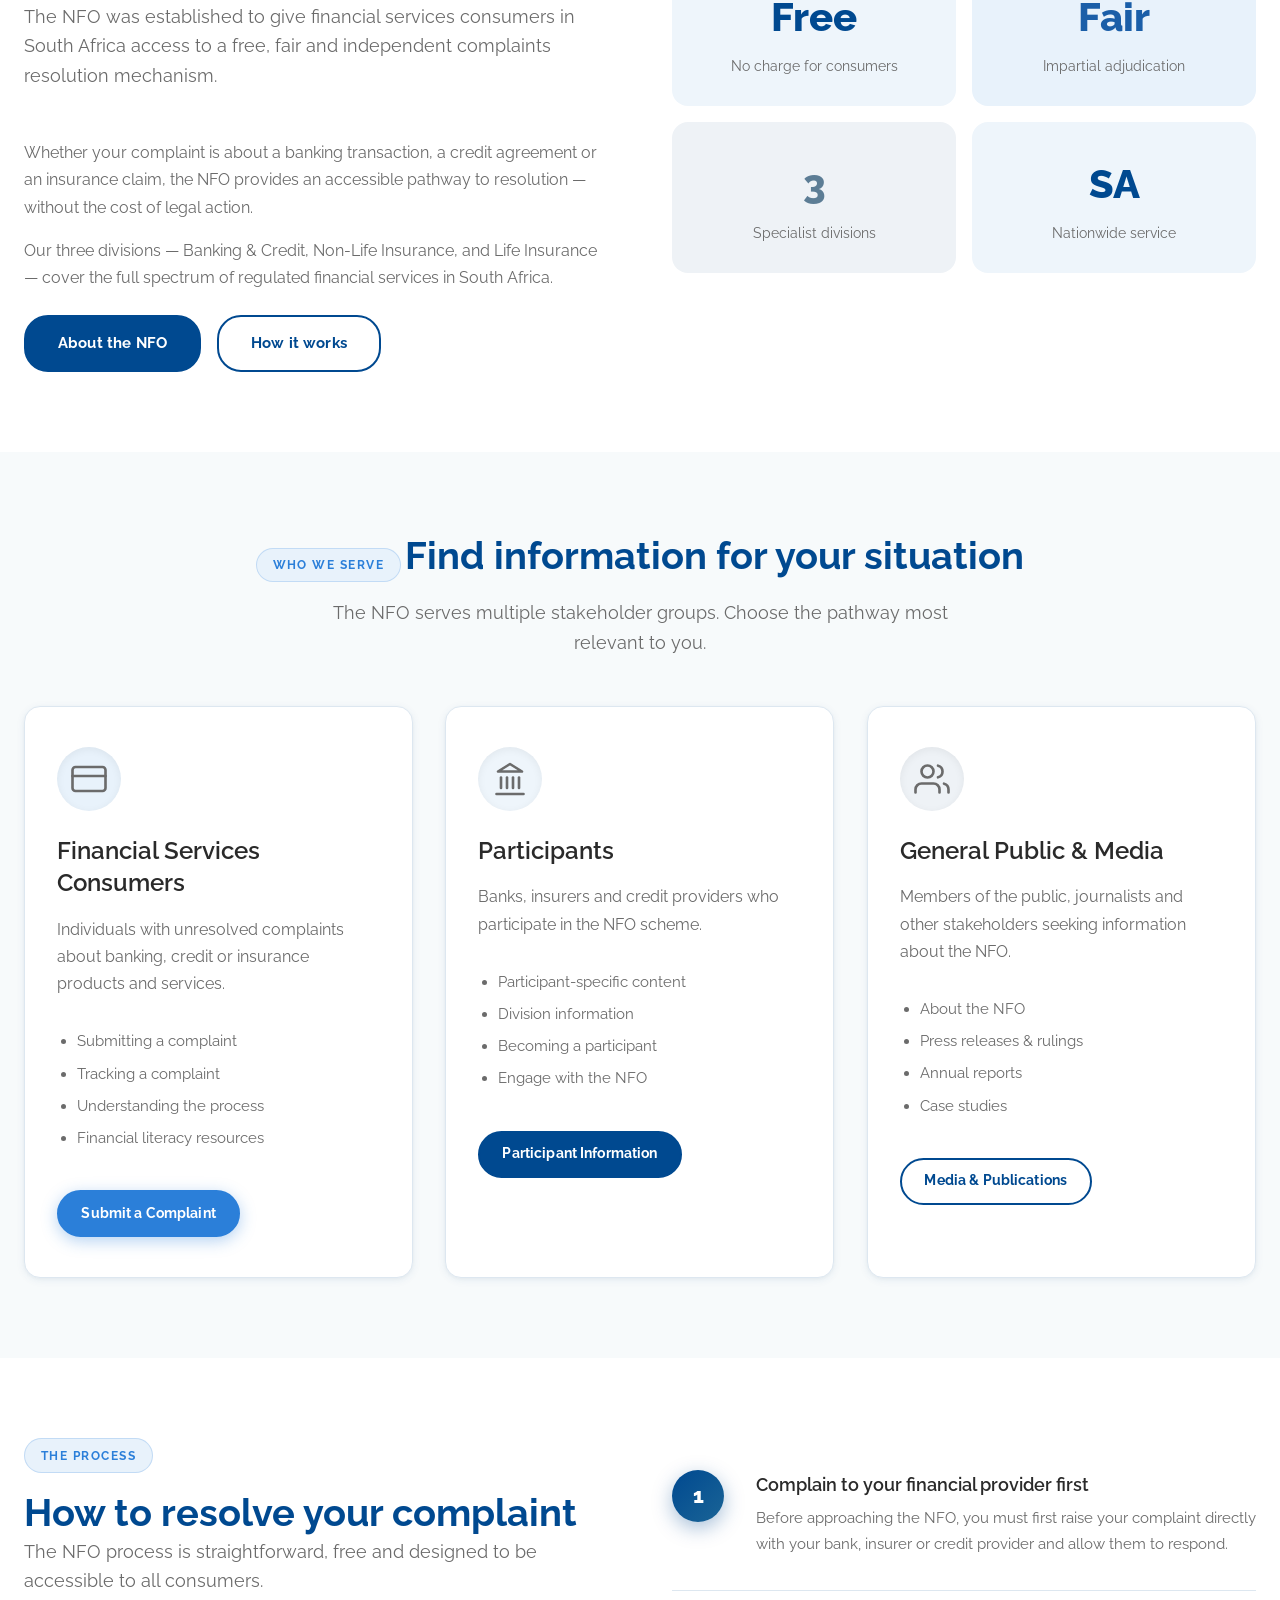
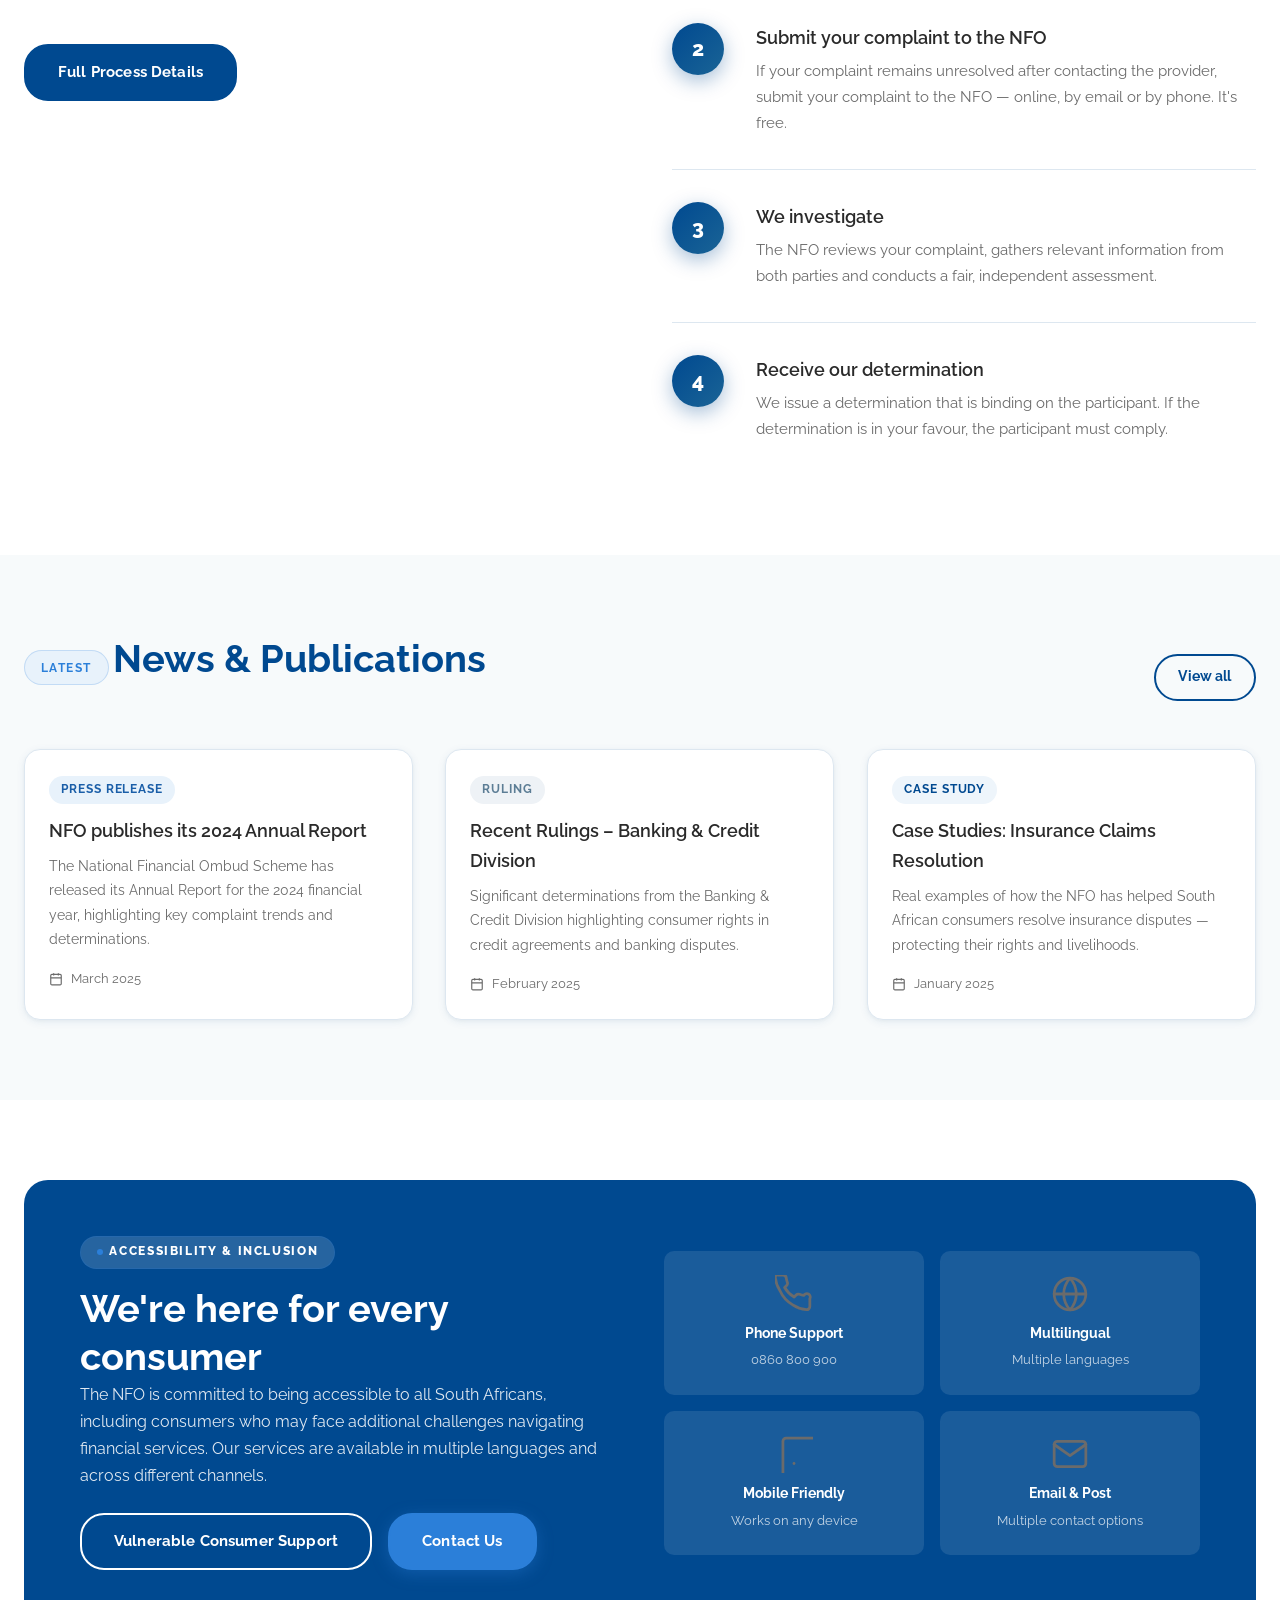
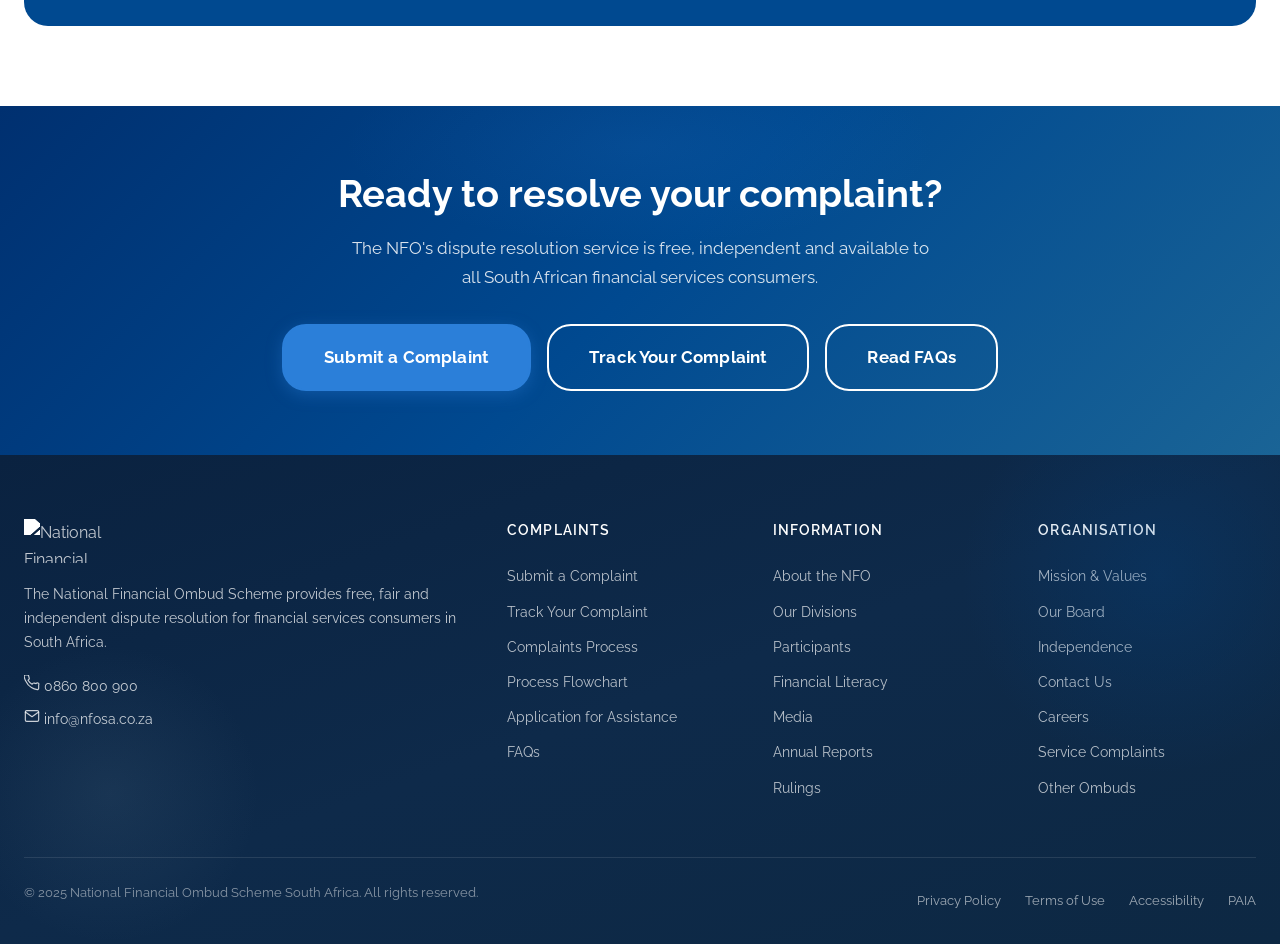
==== commit e2d21ea4: "Remove orange/green; replace all emoji with monochrome SVG icons - Swap gold (#E8A020) and teal (#1B" ====
--- a/index.html
+++ b/index.html
@@ -27,8 +27,8 @@
   <link rel="preconnect" href="https://fonts.gstatic.com" crossorigin>
   <link href="https://fonts.googleapis.com/css2?family=Raleway:wght@300;400;500;600;700;800&display=swap" rel="stylesheet">
 
-  <link rel="stylesheet" href="styles.css?v=2">
-  <link rel="stylesheet" href="design.css?v=2">
+  <link rel="stylesheet" href="styles.css?v=3">
+  <link rel="stylesheet" href="design.css?v=3">
 
   <!-- Schema.org – Organization -->
   <script type="application/ld+json">
@@ -361,7 +361,7 @@
         <div class="grid-3">
 
           <article class="audience-card">
-            <div class="audience-icon audience-icon--gold" aria-hidden="true">💳</div>
+            <div class="audience-icon audience-icon--gold" aria-hidden="true"><svg width="36" height="36" viewBox="0 0 24 24" fill="none" stroke="currentColor" stroke-width="1.75" stroke-linecap="round" stroke-linejoin="round" aria-hidden="true"><rect x="1" y="4" width="22" height="16" rx="2" ry="2"/><line x1="1" y1="10" x2="23" y2="10"/></svg></div>
             <h3>Financial Services Consumers</h3>
             <p>Individuals with unresolved complaints about banking, credit or insurance products and services.</p>
             <ul>
@@ -374,7 +374,7 @@
           </article>
 
           <article class="audience-card">
-            <div class="audience-icon audience-icon--blue" aria-hidden="true">🏛️</div>
+            <div class="audience-icon audience-icon--blue" aria-hidden="true"><svg width="36" height="36" viewBox="0 0 24 24" fill="none" stroke="currentColor" stroke-width="1.75" stroke-linecap="round" stroke-linejoin="round" aria-hidden="true"><line x1="3" y1="22" x2="21" y2="22"/><line x1="6" y1="18" x2="6" y2="11"/><line x1="10" y1="18" x2="10" y2="11"/><line x1="14" y1="18" x2="14" y2="11"/><line x1="18" y1="18" x2="18" y2="11"/><polygon points="12 2 20 7 4 7"/></svg></div>
             <h3>Participants</h3>
             <p>Banks, insurers and credit providers who participate in the NFO scheme.</p>
             <ul>
@@ -387,7 +387,7 @@
           </article>
 
           <article class="audience-card">
-            <div class="audience-icon audience-icon--teal" aria-hidden="true">👥</div>
+            <div class="audience-icon audience-icon--teal" aria-hidden="true"><svg width="36" height="36" viewBox="0 0 24 24" fill="none" stroke="currentColor" stroke-width="1.75" stroke-linecap="round" stroke-linejoin="round" aria-hidden="true"><path d="M17 21v-2a4 4 0 00-4-4H5a4 4 0 00-4 4v2"/><circle cx="9" cy="7" r="4"/><path d="M23 21v-2a4 4 0 00-3-3.87"/><path d="M16 3.13a4 4 0 010 7.75"/></svg></div>
             <h3>General Public &amp; Media</h3>
             <p>Members of the public, journalists and other stakeholders seeking information about the NFO.</p>
             <ul>
@@ -514,22 +514,22 @@
           </div>
           <div style="display:grid; grid-template-columns:1fr 1fr; gap:1rem;">
             <div style="background:rgba(255,255,255,.1); border-radius:var(--r-md); padding:1.5rem; text-align:center;">
-              <div style="font-size:1.75rem; margin-bottom:.5rem;" aria-hidden="true">📞</div>
+              <div style="<div style="margin-bottom:.5rem; color:var(--blue);" aria-hidden="true"><svg width="38" height="38" viewBox="0 0 24 24" fill="none" stroke="currentColor" stroke-width="1.75" stroke-linecap="round" stroke-linejoin="round" aria-hidden="true"><path d="M22 16.92v3a2 2 0 01-2.18 2 19.79 19.79 0 01-8.63-3.07A19.5 19.5 0 013.07 9.81 19.79 19.79 0 01.1 1.18 2 2 0 012.08 0h3a2 2 0 012 1.72 12.84 12.84 0 00.7 2.81 2 2 0 01-.45 2.11L6.09 7.91a16 16 0 006 6l1.27-1.27a2 2 0 012.11-.45 12.84 12.84 0 002.81.7A2 2 0 0122 14.92z"/></svg></div>
               <div style="font-weight:700; color:var(--white); font-size:.9rem;">Phone Support</div>
               <div style="font-size:.8rem; color:rgba(255,255,255,.75); margin-top:.25rem;">0860 800 900</div>
             </div>
             <div style="background:rgba(255,255,255,.1); border-radius:var(--r-md); padding:1.5rem; text-align:center;">
-              <div style="font-size:1.75rem; margin-bottom:.5rem;" aria-hidden="true">🌍</div>
+              <div style="<div style="margin-bottom:.5rem; color:var(--blue);" aria-hidden="true"><svg width="38" height="38" viewBox="0 0 24 24" fill="none" stroke="currentColor" stroke-width="1.75" stroke-linecap="round" stroke-linejoin="round" aria-hidden="true"><circle cx="12" cy="12" r="10"/><line x1="2" y1="12" x2="22" y2="12"/><path d="M12 2a15.3 15.3 0 014 10 15.3 15.3 0 01-4 10 15.3 15.3 0 01-4-10 15.3 15.3 0 014-10z"/></svg></div>
               <div style="font-weight:700; color:var(--white); font-size:.9rem;">Multilingual</div>
               <div style="font-size:.8rem; color:rgba(255,255,255,.75); margin-top:.25rem;">Multiple languages</div>
             </div>
             <div style="background:rgba(255,255,255,.1); border-radius:var(--r-md); padding:1.5rem; text-align:center;">
-              <div style="font-size:1.75rem; margin-bottom:.5rem;" aria-hidden="true">📱</div>
+              <div style="<div style="margin-bottom:.5rem; color:var(--blue);" aria-hidden="true"><svg width="38" height="38" viewBox="0 0 24 24" fill="none" stroke="currentColor" stroke-width="1.75" stroke-linecap="round" stroke-linejoin="round" aria-hidden="true"><rect x="5" y="2" width="38" height="38" rx="2" ry="2"/><line x1="12" y1="18" x2="12.01" y2="18"/></svg></div>
               <div style="font-weight:700; color:var(--white); font-size:.9rem;">Mobile Friendly</div>
               <div style="font-size:.8rem; color:rgba(255,255,255,.75); margin-top:.25rem;">Works on any device</div>
             </div>
             <div style="background:rgba(255,255,255,.1); border-radius:var(--r-md); padding:1.5rem; text-align:center;">
-              <div style="font-size:1.75rem; margin-bottom:.5rem;" aria-hidden="true">✉️</div>
+              <div style="<div style="margin-bottom:.5rem; color:var(--blue);" aria-hidden="true"><svg width="38" height="38" viewBox="0 0 24 24" fill="none" stroke="currentColor" stroke-width="1.75" stroke-linecap="round" stroke-linejoin="round" aria-hidden="true"><path d="M4 4h16c1.1 0 2 .9 2 2v12c0 1.1-.9 2-2 2H4c-1.1 0-2-.9-2-2V6c0-1.1.9-2 2-2z"/><polyline points="22,6 12,13 2,6"/></svg></div>
               <div style="font-weight:700; color:var(--white); font-size:.9rem;">Email &amp; Post</div>
               <div style="font-size:.8rem; color:rgba(255,255,255,.75); margin-top:.25rem;">Multiple contact options</div>
             </div>
@@ -563,8 +563,8 @@
           </div>
           <p>The National Financial Ombud Scheme provides free, fair and independent dispute resolution for financial services consumers in South Africa.</p>
           <div style="margin-top:1.25rem;">
-            <a href="tel:+27860800900" style="color:rgba(255,255,255,.8); display:block; margin-bottom:.4rem; font-size:.88rem;">📞 0860 800 900</a>
-            <a href="mailto:info@nfosa.co.za" style="color:rgba(255,255,255,.8); font-size:.88rem;">✉️ info@nfosa.co.za</a>
+            <a href="tel:+27860800900" style="color:rgba(255,255,255,.8); display:block; margin-bottom:.4rem; font-size:.88rem;"><svg width="16" height="16" viewBox="0 0 24 24" fill="none" stroke="currentColor" stroke-width="1.75" stroke-linecap="round" stroke-linejoin="round" aria-hidden="true"><path d="M22 16.92v3a2 2 0 01-2.18 2 19.79 19.79 0 01-8.63-3.07A19.5 19.5 0 013.07 9.81 19.79 19.79 0 01.1 1.18 2 2 0 012.08 0h3a2 2 0 012 1.72 12.84 12.84 0 00.7 2.81 2 2 0 01-.45 2.11L6.09 7.91a16 16 0 006 6l1.27-1.27a2 2 0 012.11-.45 12.84 12.84 0 002.81.7A2 2 0 0122 14.92z"/></svg> 0860 800 900</a>
+            <a href="mailto:info@nfosa.co.za" style="color:rgba(255,255,255,.8); font-size:.88rem;"><svg width="16" height="16" viewBox="0 0 24 24" fill="none" stroke="currentColor" stroke-width="1.75" stroke-linecap="round" stroke-linejoin="round" aria-hidden="true"><path d="M4 4h16c1.1 0 2 .9 2 2v12c0 1.1-.9 2-2 2H4c-1.1 0-2-.9-2-2V6c0-1.1.9-2 2-2z"/><polyline points="22,6 12,13 2,6"/></svg> info@nfosa.co.za</a>
           </div>
         </div>
         <div class="footer-col">
--- a/styles.css
+++ b/styles.css
@@ -11,13 +11,13 @@
   --blue-light:    #EEF5FB;
   --blue-xlight:   #F5F9FD;
 
-  --gold:          #E8A020;
-  --gold-dark:     #C0810A;
-  --gold-light:    #FEF6E7;
-
-  --teal:          #1B6E60;
-  --teal-mid:      #2D8A76;
-  --teal-light:    #E5F4F0;
+  --gold:          #2B7FD9;
+  --gold-dark:     #1A5EA8;
+  --gold-light:    #E8F2FB;
+
+  --teal:          #5C7D95;
+  --teal-mid:      #7A9DB8;
+  --teal-light:    #EEF2F6;
 
   --text:          #6B6B6B;
   --text-dark:     #2A2A2A;
@@ -284,9 +284,9 @@
   text-decoration: none; border: 1px solid transparent;
 }
 .qa-card:hover { transform: translateY(-4px); box-shadow: var(--sh-md); text-decoration: none; }
-.qa-card--gold { background: var(--gold-light); border-color: #F5D08A; }
+.qa-card--gold { background: var(--gold-light); border-color: #A8C8EC; }
 .qa-card--blue { background: var(--blue-light); border-color: #B3CFEA; }
-.qa-card--teal { background: var(--teal-light); border-color: #A0CEC5; }
+.qa-card--teal { background: var(--teal-light); border-color: #C0D4E4; }
 .qa-card__icon {
   width: 52px; height: 52px; border-radius: var(--r-md); display: flex; align-items: center; justify-content: center;
 }
--- a/design.css
+++ b/design.css
@@ -12,7 +12,7 @@
   --sh-md:  0 6px 24px rgba(0,73,144,.12), 0 2px 8px rgba(0,0,0,.06);
   --sh-lg:  0 16px 48px rgba(0,73,144,.16), 0 4px 16px rgba(0,0,0,.08);
   --sh-xl:  0 32px 80px rgba(0,73,144,.20), 0 8px 32px rgba(0,0,0,.10);
-  --sh-gold: 0 8px 24px rgba(232,160,32,.30);
+  --sh-gold: 0 8px 24px rgba(43,127,217,.30);
   --sh-blue: 0 8px 24px rgba(0,73,144,.35);
 
   /* Transition system */
@@ -102,8 +102,8 @@
   position: absolute;
   inset: 0;
   background:
-    radial-gradient(ellipse 60% 50% at 75% 25%, rgba(232,160,32,.15) 0%, transparent 60%),
-    radial-gradient(ellipse 40% 60% at 20% 80%, rgba(27,110,96,.25) 0%, transparent 55%),
+    radial-gradient(ellipse 60% 50% at 75% 25%, rgba(43,127,217,.20) 0%, transparent 60%),
+    radial-gradient(ellipse 40% 60% at 20% 80%, rgba(92,125,149,.25) 0%, transparent 55%),
     radial-gradient(ellipse 50% 40% at 90% 75%, rgba(0,73,144,.4) 0%, transparent 50%);
   animation: meshShift 12s ease-in-out infinite alternate;
   pointer-events: none;
@@ -191,8 +191,8 @@
 .btn:active { transform: translateY(0px) scale(.98); }
 
 /* Shimmer on primary */
-.btn--primary { box-shadow: 0 4px 16px rgba(232,160,32,.35); }
-.btn--primary:hover { box-shadow: 0 8px 28px rgba(232,160,32,.45); }
+.btn--primary { box-shadow: 0 4px 16px rgba(43,127,217,.35); }
+.btn--primary:hover { box-shadow: 0 8px 28px rgba(43,127,217,.45); }
 
 /* Ripple effect */
 .btn .ripple {
@@ -231,9 +231,9 @@
 }
 
 /* ── Quick Action cards glow on hover ── */
-.qa-card--gold:hover  { box-shadow: 0 16px 48px rgba(232,160,32,.22), var(--sh-md); }
+.qa-card--gold:hover  { box-shadow: 0 16px 48px rgba(43,127,217,.22), var(--sh-md); }
 .qa-card--blue:hover  { box-shadow: 0 16px 48px rgba(0,73,144,.22), var(--sh-md); }
-.qa-card--teal:hover  { box-shadow: 0 16px 48px rgba(27,110,96,.22), var(--sh-md); }
+.qa-card--teal:hover  { box-shadow: 0 16px 48px rgba(92,125,149,.22), var(--sh-md); }
 
 /* ── Enhanced Header ── */
 .site-header {
@@ -294,11 +294,11 @@
   letter-spacing: .14em;
   text-transform: uppercase;
   color: var(--gold-dark);
-  background: linear-gradient(135deg, #FEF6E7 0%, #FEF0D0 100%);
+  background: linear-gradient(135deg, #E8F2FB 0%, #D6E8F7 100%);
   padding: .35rem 1rem;
   border-radius: 100px;
   margin-bottom: 1rem;
-  border: 1px solid rgba(232,160,32,.2);
+  border: 1px solid rgba(43,127,217,.2);
 }
 .eyebrow::before {
   content: '';
@@ -378,7 +378,7 @@
   position: absolute;
   bottom: 0; left: -40px;
   width: 300px; height: 300px;
-  background: radial-gradient(circle, rgba(27,110,96,.15) 0%, transparent 70%);
+  background: radial-gradient(circle, rgba(92,125,149,.15) 0%, transparent 70%);
   pointer-events: none;
 }
 
@@ -477,7 +477,7 @@
   position: absolute;
   top: -50%; right: -10%;
   width: 60%; height: 200%;
-  background: radial-gradient(ellipse, rgba(232,160,32,.12) 0%, transparent 65%);
+  background: radial-gradient(ellipse, rgba(43,127,217,.12) 0%, transparent 65%);
   pointer-events: none;
 }
 .page-hero::after {
@@ -502,7 +502,7 @@
   top: -60px; left: 50%;
   transform: translateX(-50%);
   width: 600px; height: 200px;
-  background: radial-gradient(ellipse, rgba(232,160,32,.12) 0%, transparent 70%);
+  background: radial-gradient(ellipse, rgba(43,127,217,.12) 0%, transparent 70%);
   pointer-events: none;
 }
 
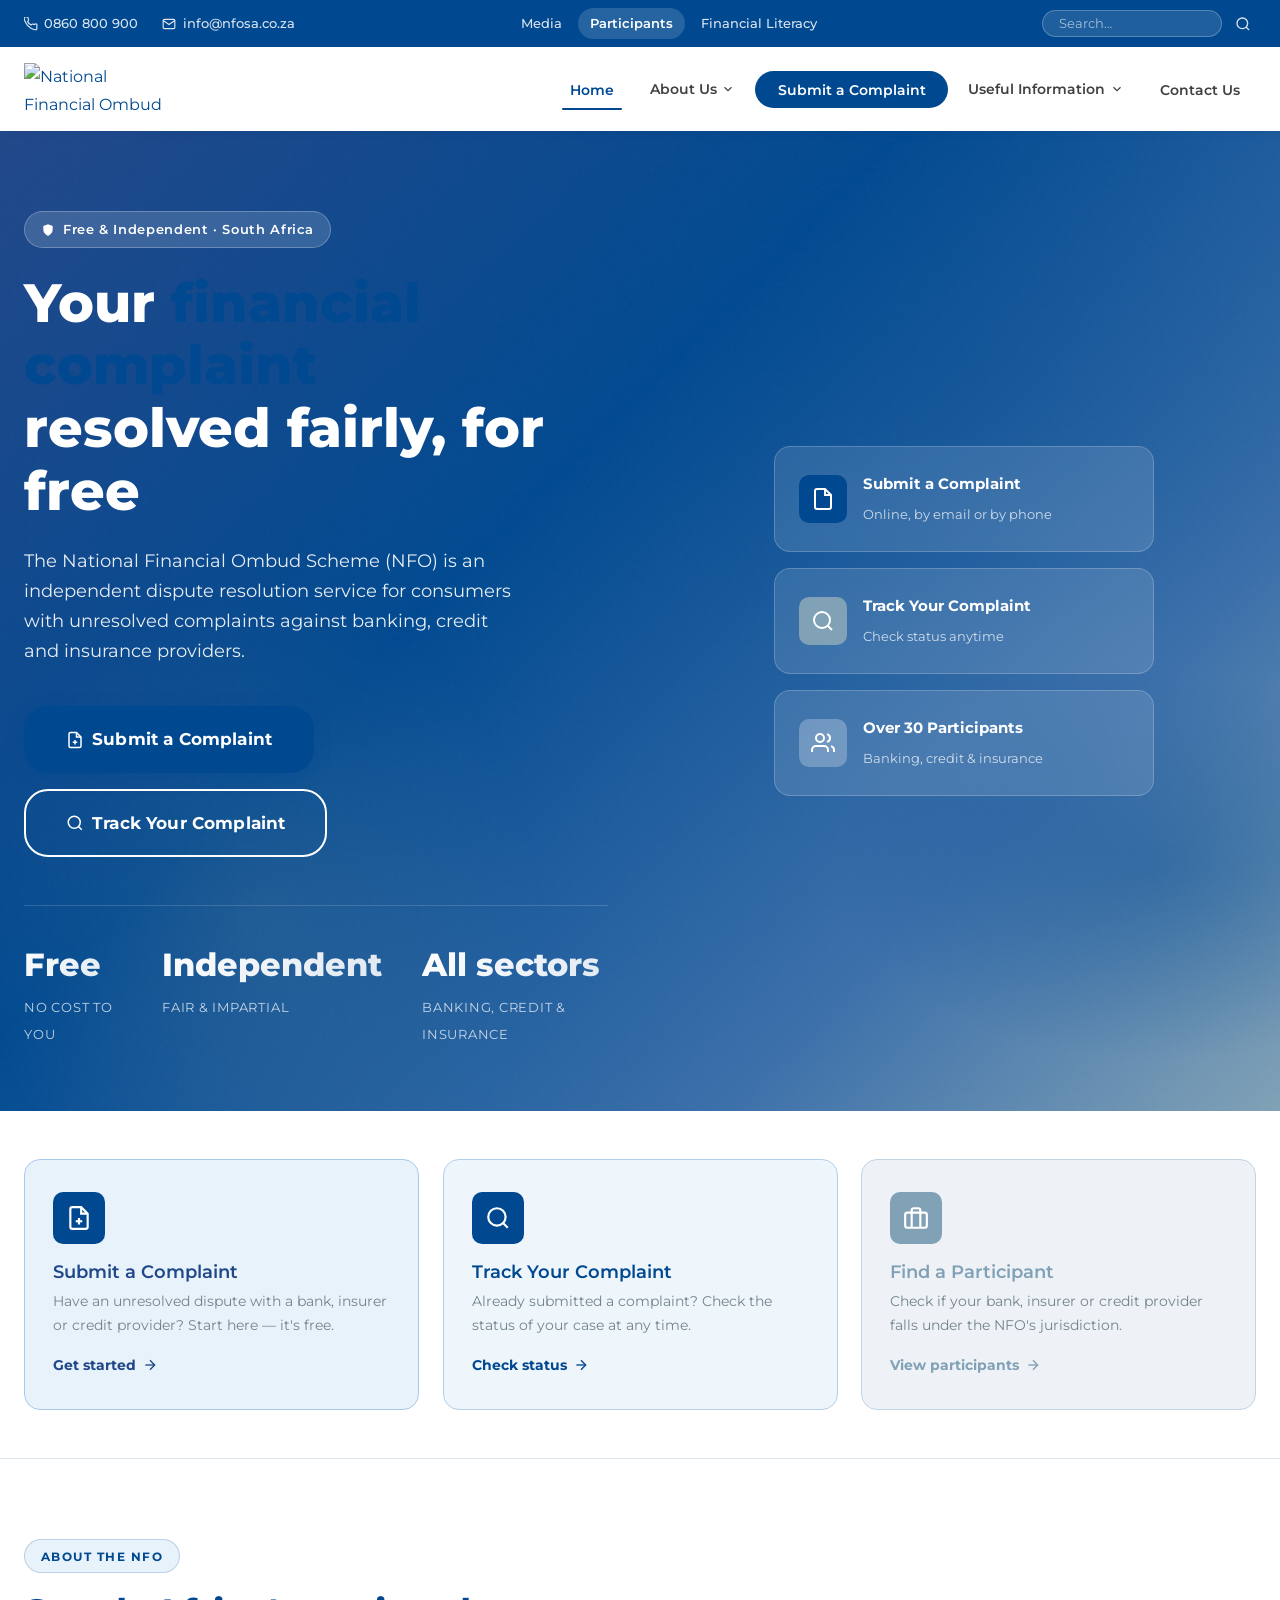
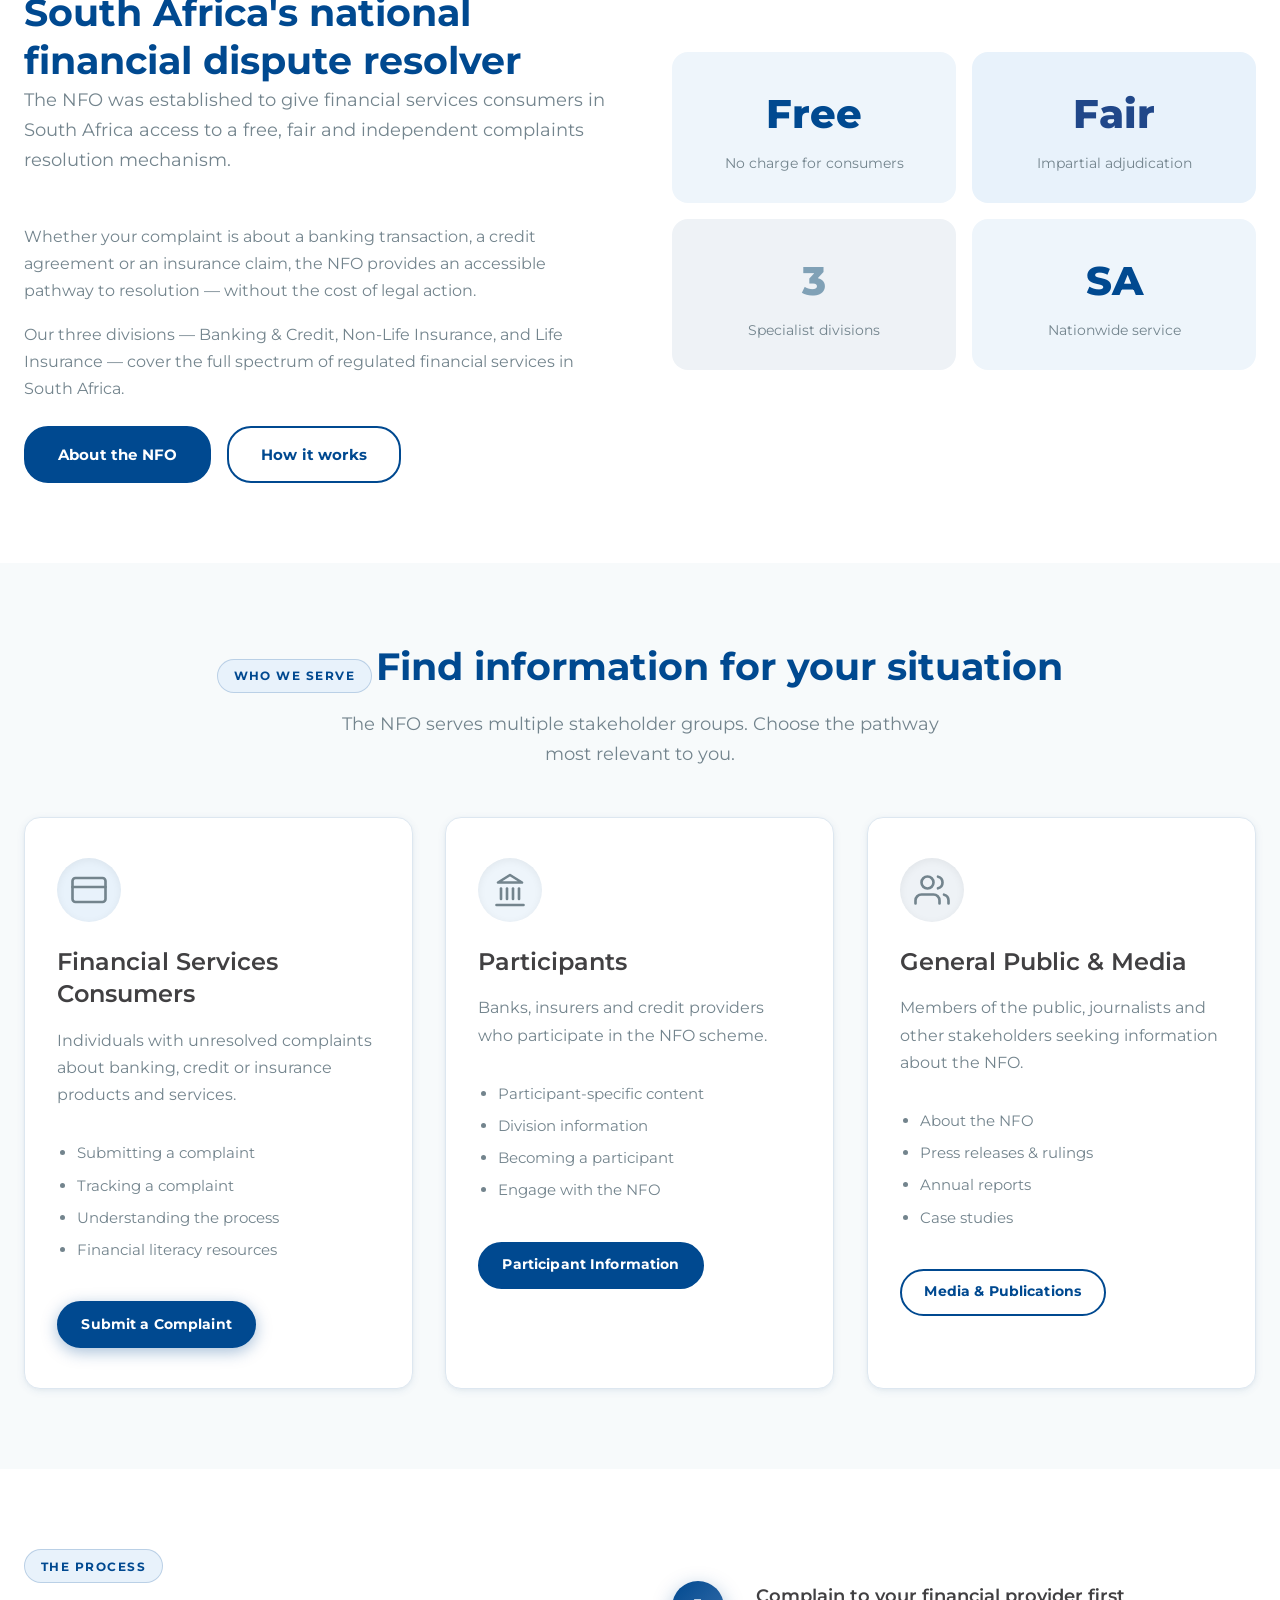
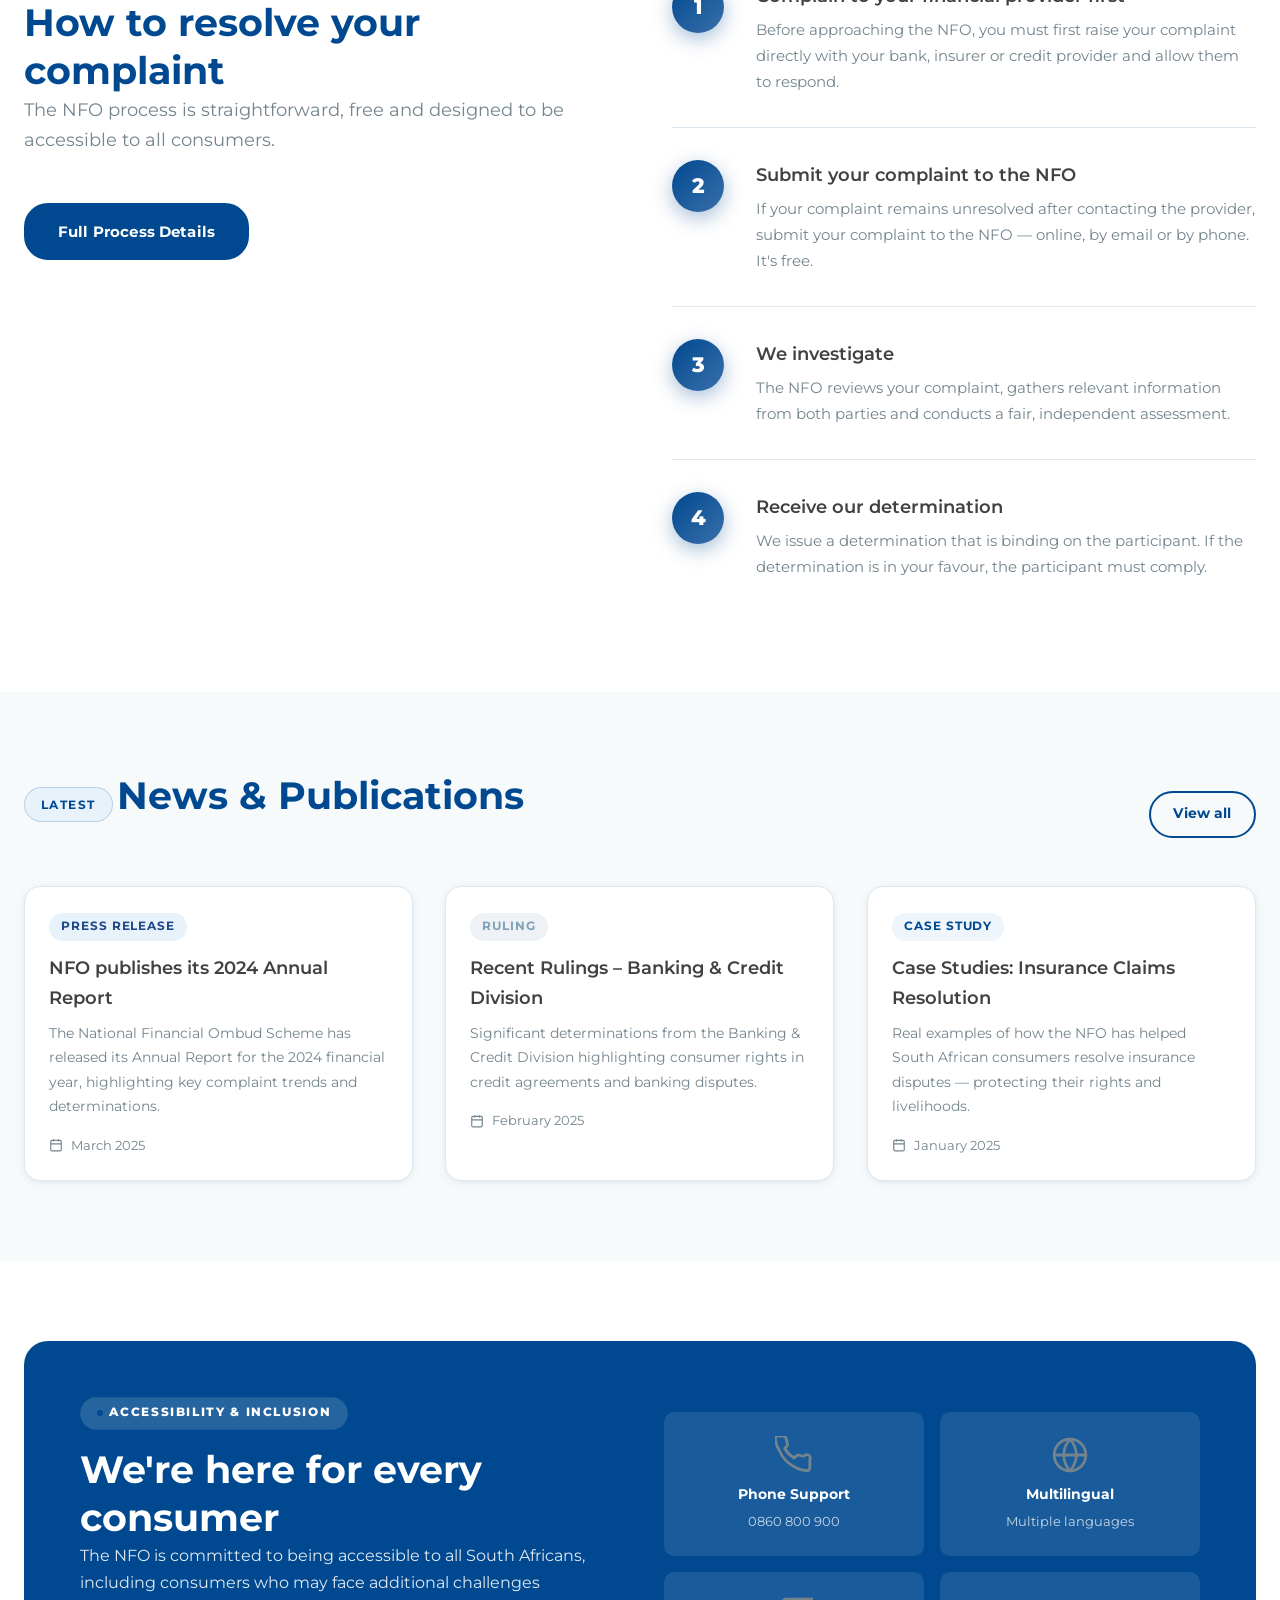
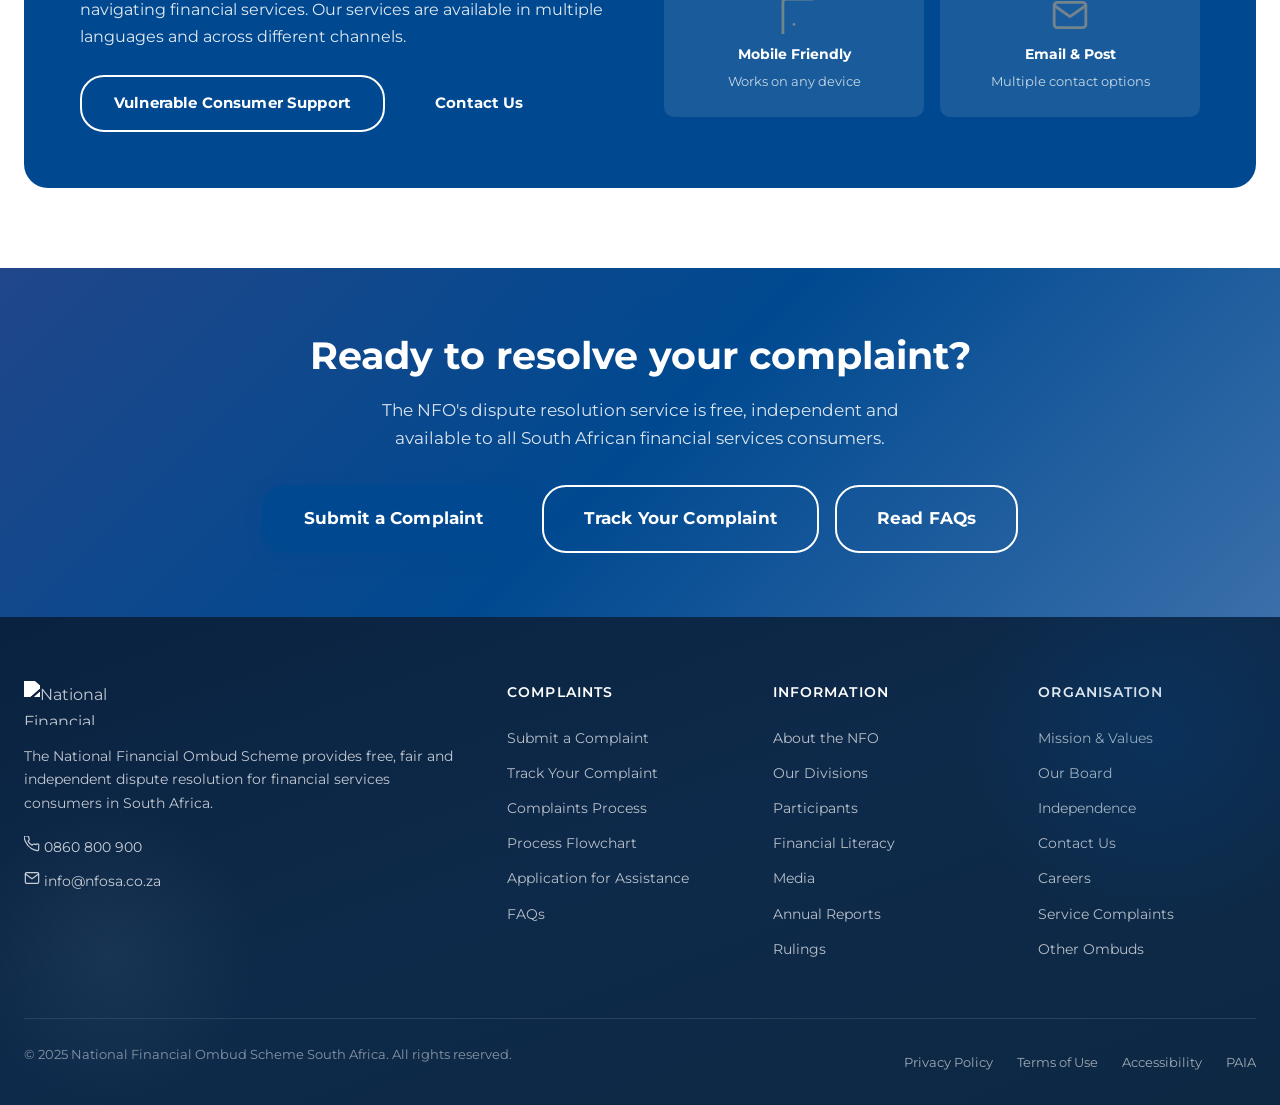
==== commit 24a97bed: "Apply NFO brand guideline corrections across all pages - Switch font from Raleway to Montserrat (cor" ====
--- a/index.html
+++ b/index.html
@@ -25,10 +25,10 @@
   <!-- Fonts -->
   <link rel="preconnect" href="https://fonts.googleapis.com">
   <link rel="preconnect" href="https://fonts.gstatic.com" crossorigin>
-  <link href="https://fonts.googleapis.com/css2?family=Raleway:wght@300;400;500;600;700;800&display=swap" rel="stylesheet">
-
-  <link rel="stylesheet" href="styles.css?v=3">
-  <link rel="stylesheet" href="design.css?v=3">
+  <link href="https://fonts.googleapis.com/css2?family=Montserrat:wght@300;400;500;600;700;800&display=swap" rel="stylesheet">
+
+  <link rel="stylesheet" href="styles.css?v=4">
+  <link rel="stylesheet" href="design.css?v=4">
 
   <!-- Schema.org – Organization -->
   <script type="application/ld+json">
@@ -631,6 +631,6 @@
     </a>
   </div>
 
-  <script src="main.js?v=3" defer></script>
+  <script src="main.js?v=4" defer></script>
 </body>
 </html>
--- a/styles.css
+++ b/styles.css
@@ -1,32 +1,33 @@
 /* =====================================================
    NFO SA – National Financial Ombud Scheme
-   Stylesheet · Raleway · #004990 brand
+   Stylesheet · Montserrat · NFO Brand Palette
    ===================================================== */
 
 /* ── Custom Properties ── */
 :root {
-  --blue:          #004990;
-  --blue-dark:     #003570;
-  --blue-mid:      #1A6496;
+  /* NFO Official Brand Colours (per Brand Guidelines 2023) */
+  --blue:          #004990;   /* NFO Bright Blue  – PANTONE 280C  */
+  --blue-dark:     #204789;   /* NFO Dark Blue    – PANTONE 282C  */
+  --blue-mid:      #3A6FAA;   /* mid-range blue for gradients     */
   --blue-light:    #EEF5FB;
   --blue-xlight:   #F5F9FD;
 
-  --gold:          #2B7FD9;
-  --gold-dark:     #1A5EA8;
+  --gold:          #004990;   /* primary CTA accent = Bright Blue */
+  --gold-dark:     #204789;   /* CTA hover       = Dark Blue      */
   --gold-light:    #E8F2FB;
 
-  --teal:          #5C7D95;
-  --teal-mid:      #7A9DB8;
+  --teal:          #80a1b6;   /* NFO Blue Grey    – PANTONE 7695C */
+  --teal-mid:      #a7b6bf;   /* NFO Cloud Grey   – PANTONE 5435C */
   --teal-light:    #EEF2F6;
 
-  --text:          #6B6B6B;
-  --text-dark:     #2A2A2A;
-  --text-mid:      #444444;
+  --text:          #73848d;   /* NFO Dark Grey                    */
+  --text-dark:     #414042;   /* NFO Black                        */
+  --text-mid:      #414042;   /* NFO Black                        */
   --white:         #FFFFFF;
   --bg:            #F7FAFB;
   --border:        #DDE7F0;
 
-  --font:          'Raleway', sans-serif;
+  --font:          'Montserrat', sans-serif;
 
   --r-sm:  6px;
   --r-md:  10px;
--- a/design.css
+++ b/design.css
@@ -12,7 +12,7 @@
   --sh-md:  0 6px 24px rgba(0,73,144,.12), 0 2px 8px rgba(0,0,0,.06);
   --sh-lg:  0 16px 48px rgba(0,73,144,.16), 0 4px 16px rgba(0,0,0,.08);
   --sh-xl:  0 32px 80px rgba(0,73,144,.20), 0 8px 32px rgba(0,0,0,.10);
-  --sh-gold: 0 8px 24px rgba(43,127,217,.30);
+  --sh-gold: 0 8px 24px rgba(0,73,144,.30);
   --sh-blue: 0 8px 24px rgba(0,73,144,.35);
 
   /* Transition system */
@@ -91,7 +91,7 @@
 
 /* ── Enhanced Hero ── */
 .hero {
-  background: linear-gradient(135deg, #003070 0%, #004990 40%, #1a6496 75%, #1b6e60 100%);
+  background: linear-gradient(135deg, #204789 0%, #004990 40%, #3A6FAA 75%, #80a1b6 100%);
   position: relative;
   overflow: hidden;
 }
@@ -102,7 +102,7 @@
   position: absolute;
   inset: 0;
   background:
-    radial-gradient(ellipse 60% 50% at 75% 25%, rgba(43,127,217,.20) 0%, transparent 60%),
+    radial-gradient(ellipse 60% 50% at 75% 25%, rgba(0,73,144,.20) 0%, transparent 60%),
     radial-gradient(ellipse 40% 60% at 20% 80%, rgba(92,125,149,.25) 0%, transparent 55%),
     radial-gradient(ellipse 50% 40% at 90% 75%, rgba(0,73,144,.4) 0%, transparent 50%);
   animation: meshShift 12s ease-in-out infinite alternate;
@@ -191,8 +191,8 @@
 .btn:active { transform: translateY(0px) scale(.98); }
 
 /* Shimmer on primary */
-.btn--primary { box-shadow: 0 4px 16px rgba(43,127,217,.35); }
-.btn--primary:hover { box-shadow: 0 8px 28px rgba(43,127,217,.45); }
+.btn--primary { box-shadow: 0 4px 16px rgba(0,73,144,.35); }
+.btn--primary:hover { box-shadow: 0 8px 28px rgba(0,73,144,.45); }
 
 /* Ripple effect */
 .btn .ripple {
@@ -231,7 +231,7 @@
 }
 
 /* ── Quick Action cards glow on hover ── */
-.qa-card--gold:hover  { box-shadow: 0 16px 48px rgba(43,127,217,.22), var(--sh-md); }
+.qa-card--gold:hover  { box-shadow: 0 16px 48px rgba(0,73,144,.22), var(--sh-md); }
 .qa-card--blue:hover  { box-shadow: 0 16px 48px rgba(0,73,144,.22), var(--sh-md); }
 .qa-card--teal:hover  { box-shadow: 0 16px 48px rgba(92,125,149,.22), var(--sh-md); }
 
@@ -298,7 +298,7 @@
   padding: .35rem 1rem;
   border-radius: 100px;
   margin-bottom: 1rem;
-  border: 1px solid rgba(43,127,217,.2);
+  border: 1px solid rgba(0,73,144,.2);
 }
 .eyebrow::before {
   content: '';
@@ -468,7 +468,7 @@
 
 /* ── Page hero upgrade ── */
 .page-hero {
-  background: linear-gradient(135deg, #003070 0%, var(--blue) 45%, #1a6496 100%);
+  background: linear-gradient(135deg, #204789 0%, var(--blue) 45%, #3A6FAA 100%);
   position: relative;
   overflow: hidden;
 }
@@ -477,7 +477,7 @@
   position: absolute;
   top: -50%; right: -10%;
   width: 60%; height: 200%;
-  background: radial-gradient(ellipse, rgba(43,127,217,.12) 0%, transparent 65%);
+  background: radial-gradient(ellipse, rgba(0,73,144,.12) 0%, transparent 65%);
   pointer-events: none;
 }
 .page-hero::after {
@@ -492,7 +492,7 @@
 
 /* ── CTA Strip upgrade ── */
 .cta-strip {
-  background: linear-gradient(135deg, #003070 0%, var(--blue) 50%, #1a6496 100%);
+  background: linear-gradient(135deg, #204789 0%, var(--blue) 50%, #3A6FAA 100%);
   position: relative;
   overflow: hidden;
 }
@@ -502,7 +502,7 @@
   top: -60px; left: 50%;
   transform: translateX(-50%);
   width: 600px; height: 200px;
-  background: radial-gradient(ellipse, rgba(43,127,217,.12) 0%, transparent 70%);
+  background: radial-gradient(ellipse, rgba(0,73,144,.12) 0%, transparent 70%);
   pointer-events: none;
 }
 
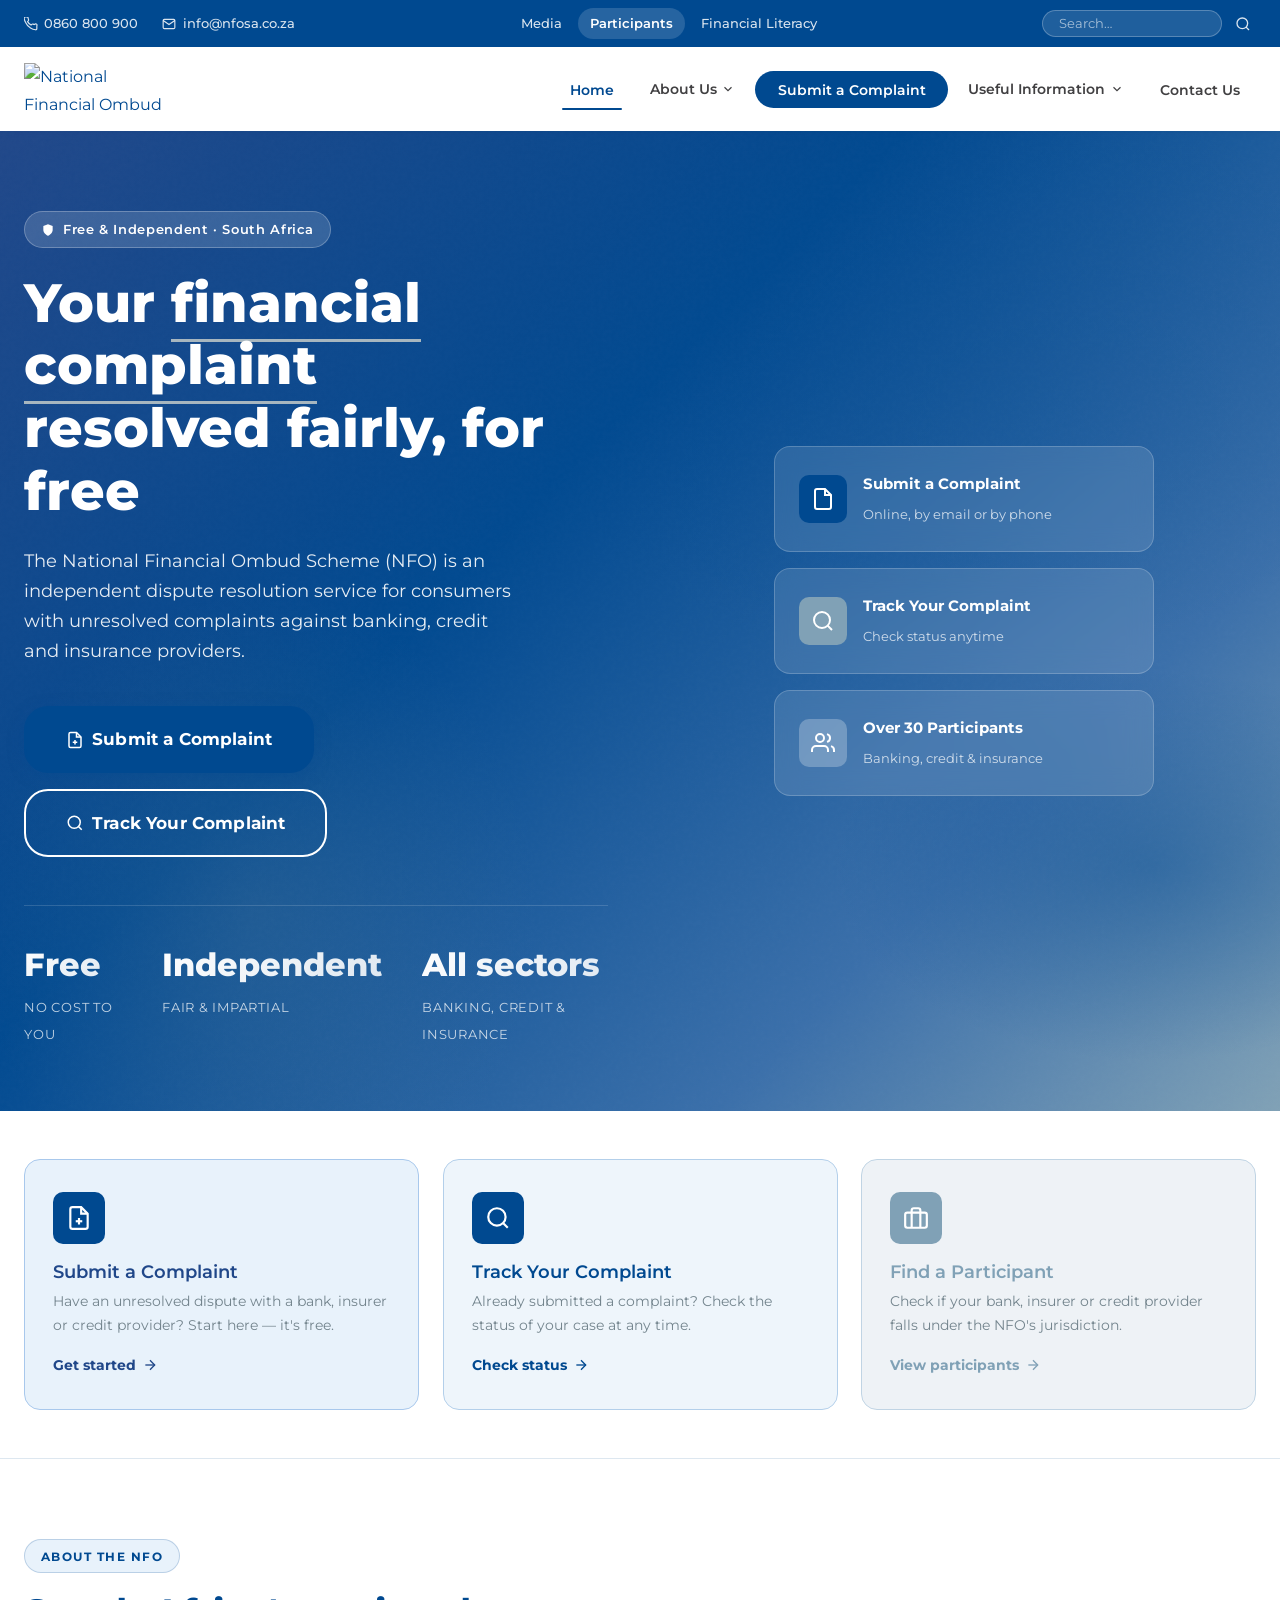
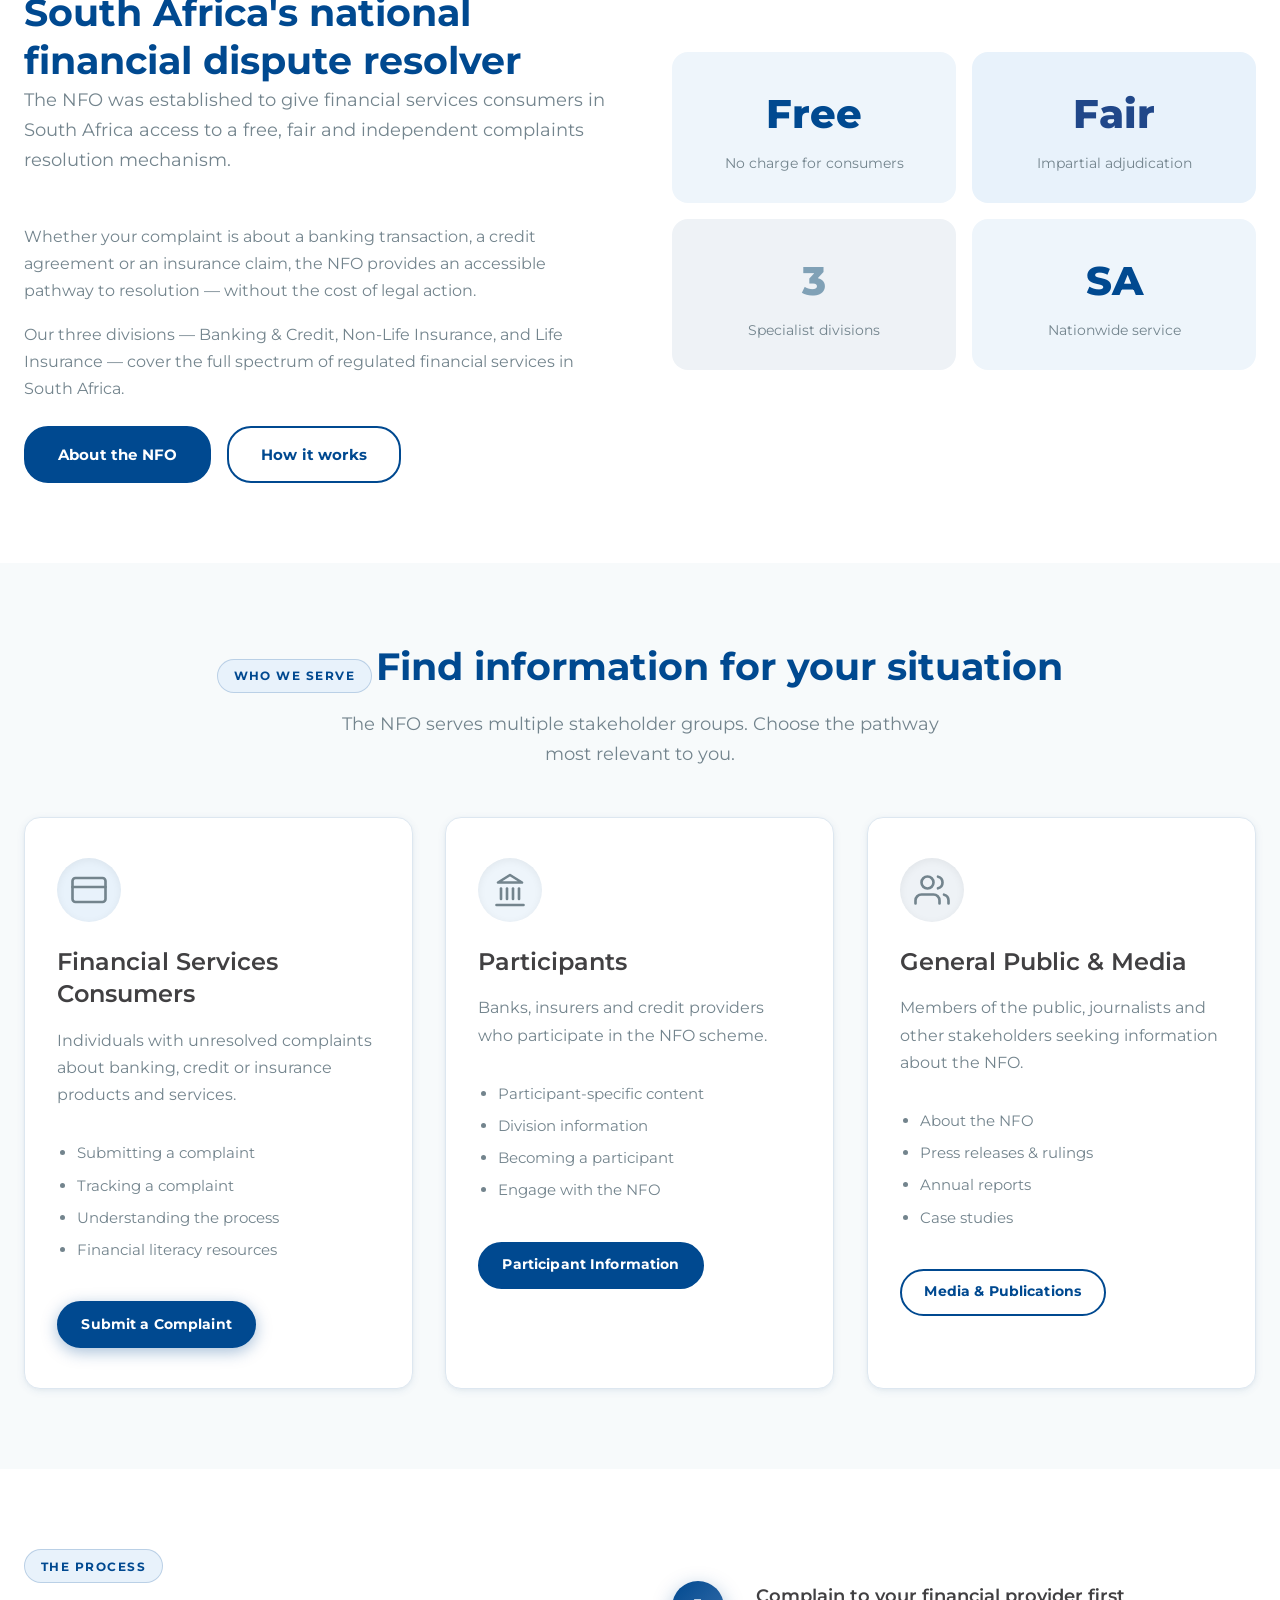
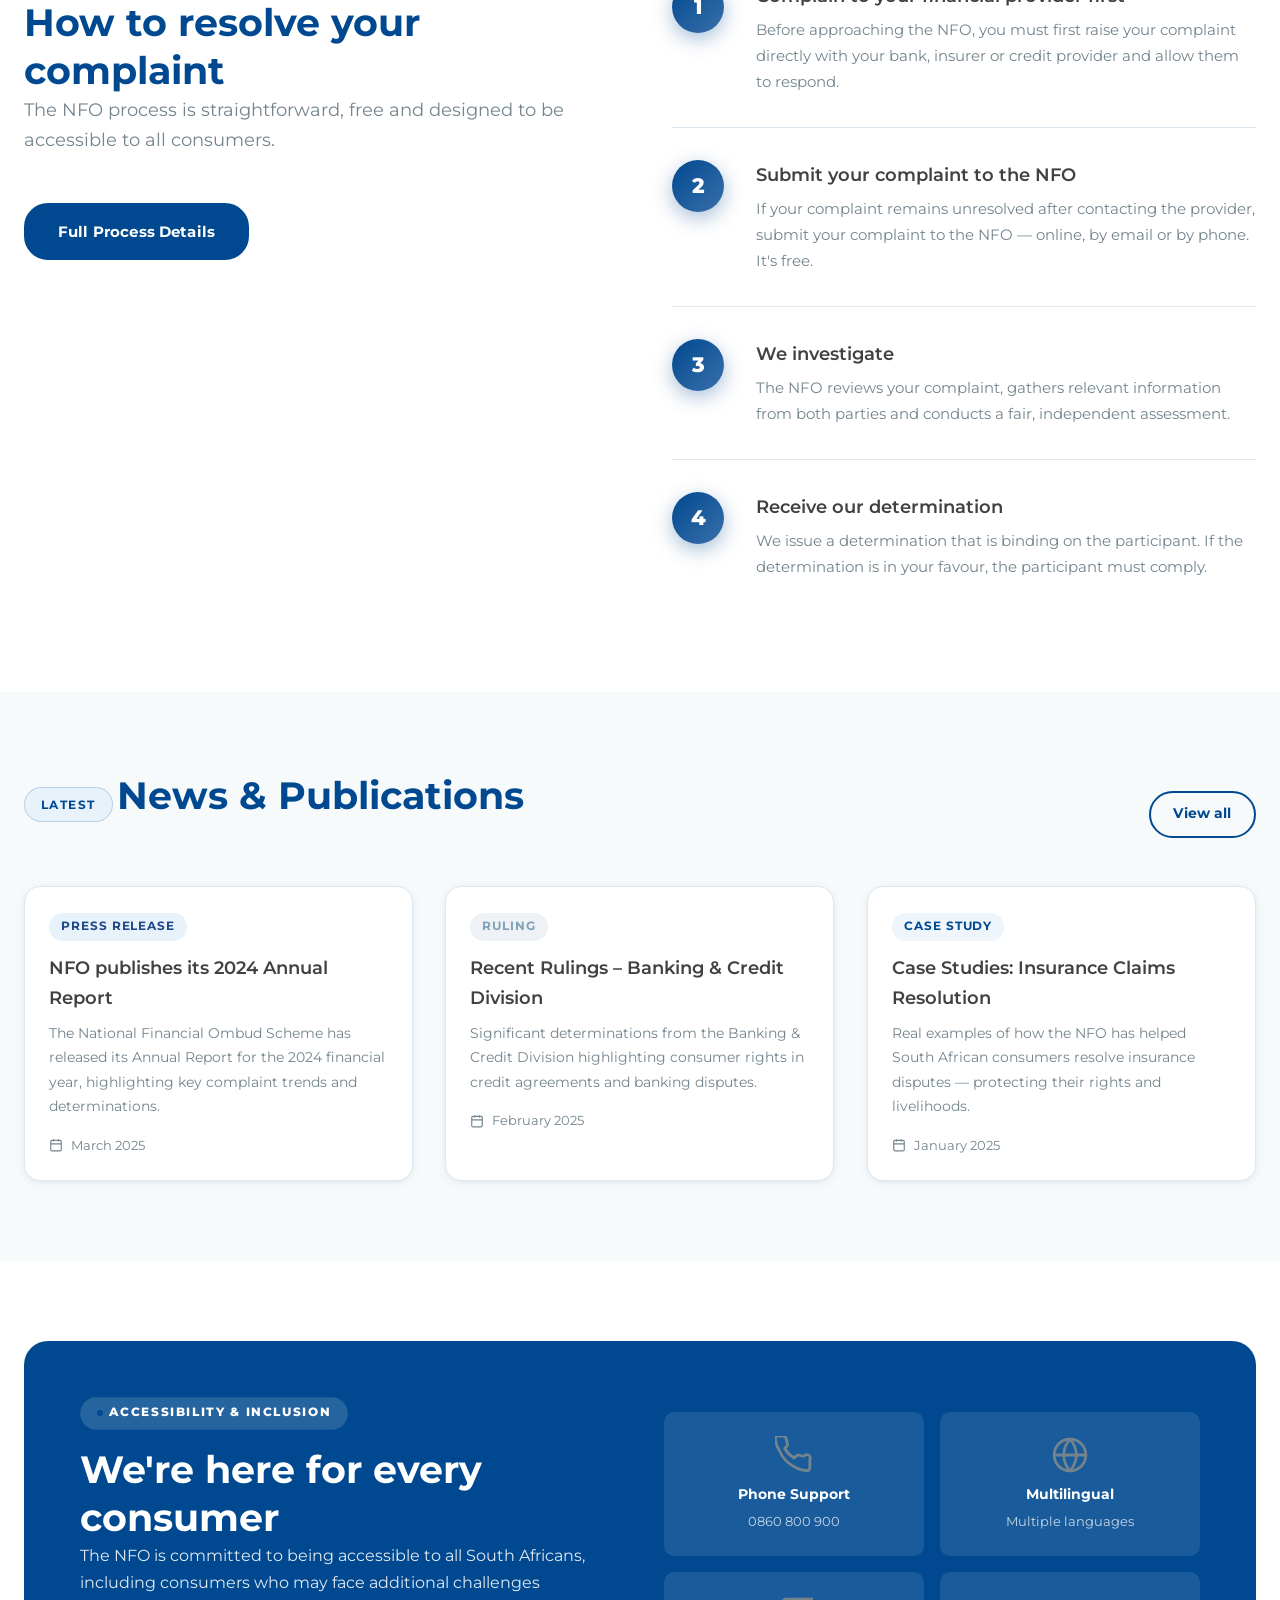
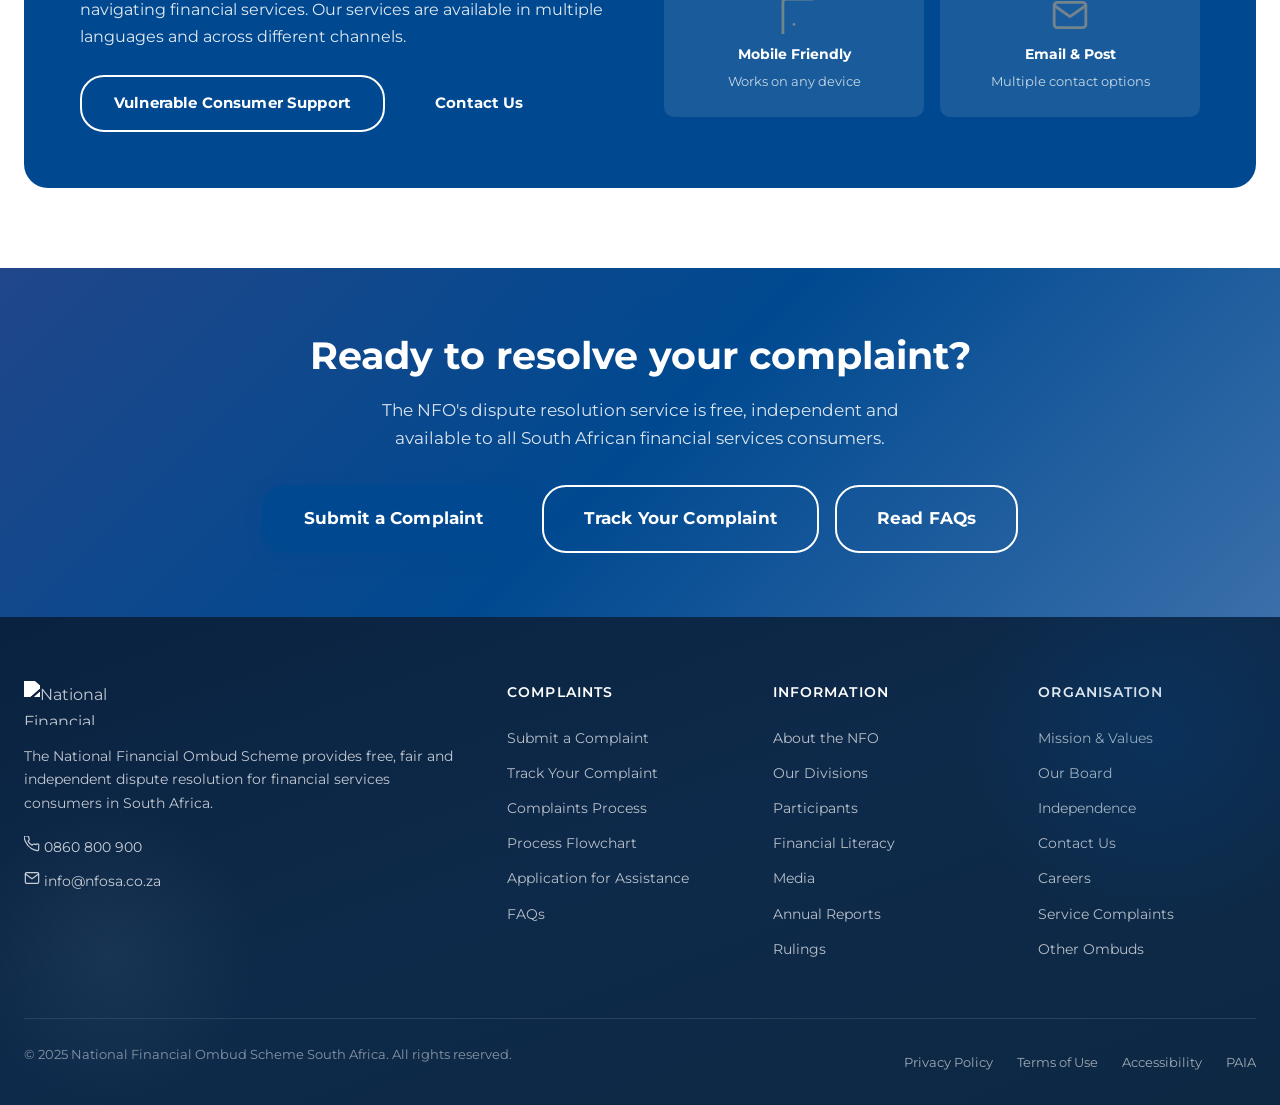
==== commit 635073ab: "Fix hero headline text invisible against dark background .hero h1 span was coloured var(--gold) whic" ====
--- a/index.html
+++ b/index.html
@@ -27,7 +27,7 @@
   <link rel="preconnect" href="https://fonts.gstatic.com" crossorigin>
   <link href="https://fonts.googleapis.com/css2?family=Montserrat:wght@300;400;500;600;700;800&display=swap" rel="stylesheet">
 
-  <link rel="stylesheet" href="styles.css?v=4">
+  <link rel="stylesheet" href="styles.css?v=5">
   <link rel="stylesheet" href="design.css?v=4">
 
   <!-- Schema.org – Organization -->
--- a/styles.css
+++ b/styles.css
@@ -249,7 +249,11 @@
   margin-bottom: 1.5rem;
 }
 .hero h1 { color: var(--white); margin-bottom: 1.5rem; }
-.hero h1 span { color: var(--gold); }
+.hero h1 span {
+  color: var(--white);
+  border-bottom: 3px solid var(--teal-mid);
+  padding-bottom: .05em;
+}
 .hero__sub { font-size: 1.1rem; color: rgba(255,255,255,.9); margin-bottom: 2.5rem; max-width: 500px; }
 .hero__actions { display: flex; flex-wrap: wrap; gap: 1rem; margin-bottom: 3rem; }
 .hero__stats { display: flex; gap: 2.5rem; padding-top: 2rem; border-top: 1px solid rgba(255,255,255,.15); }
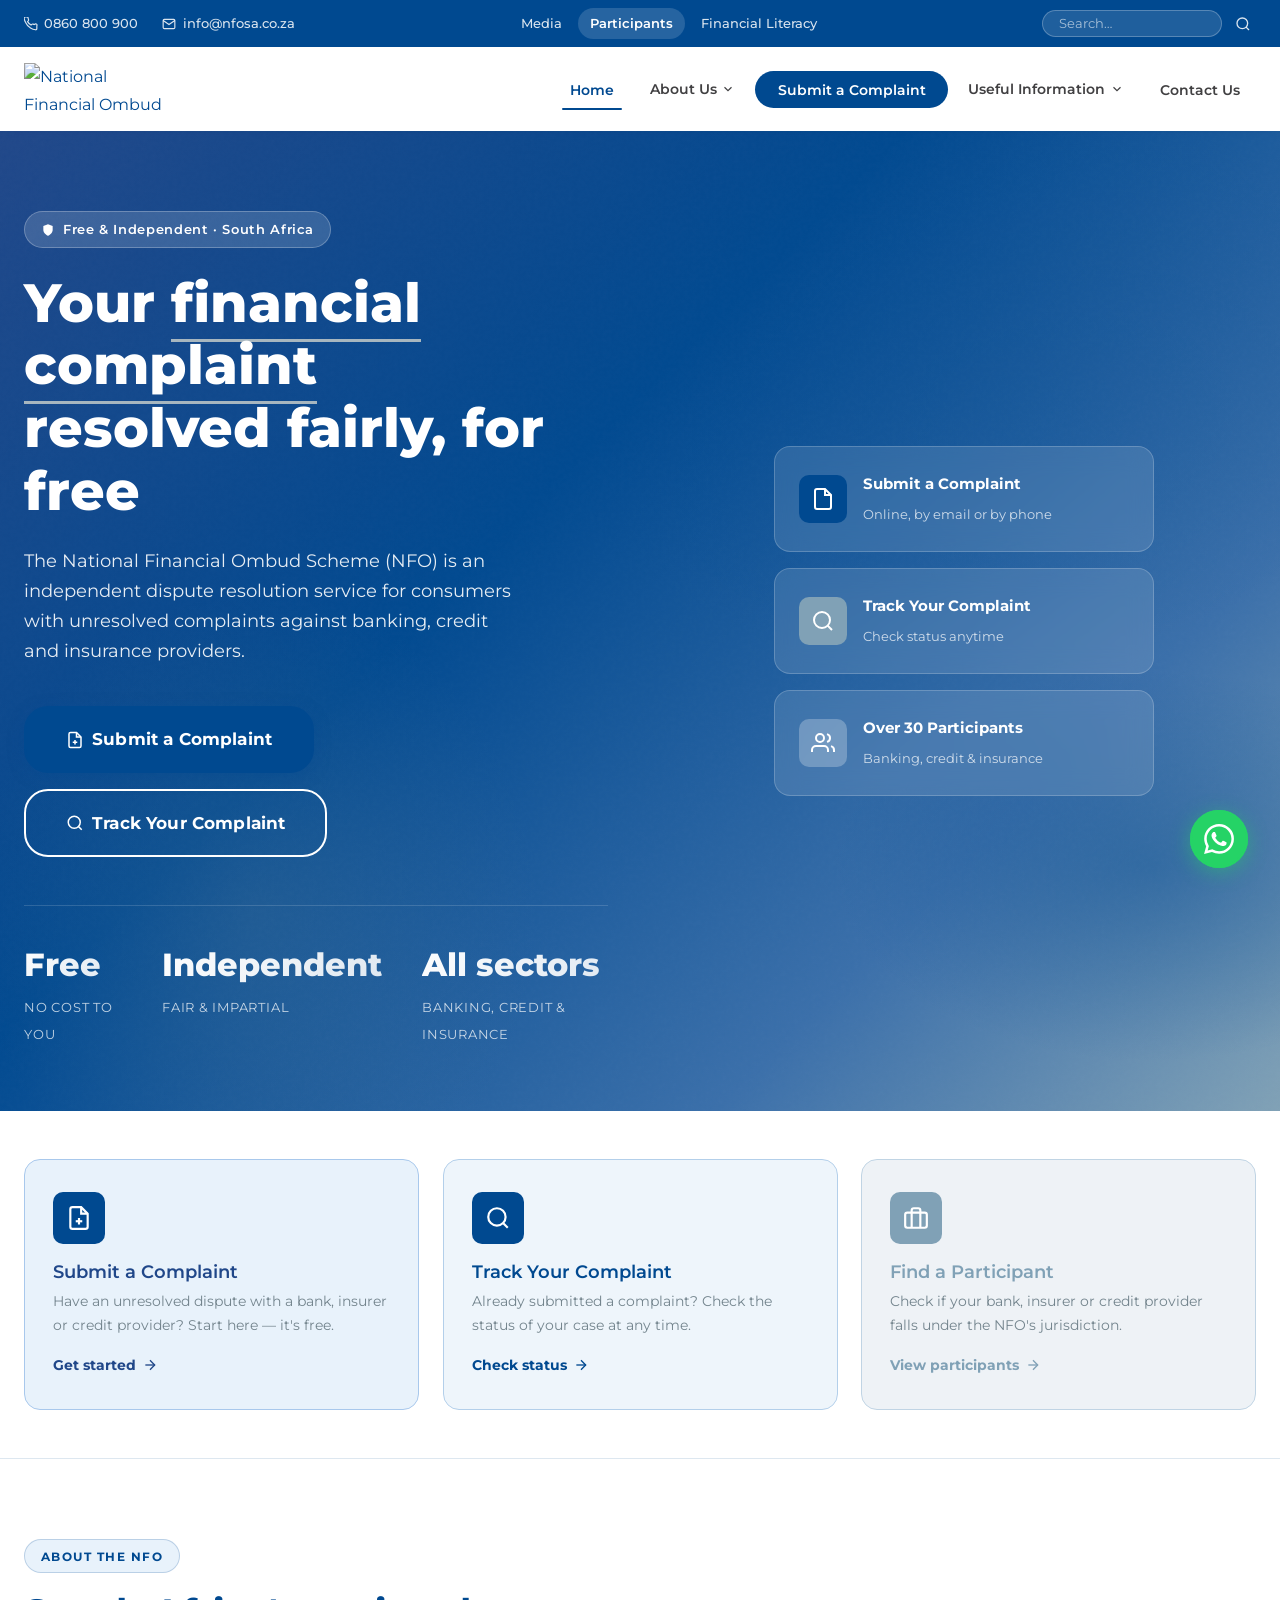
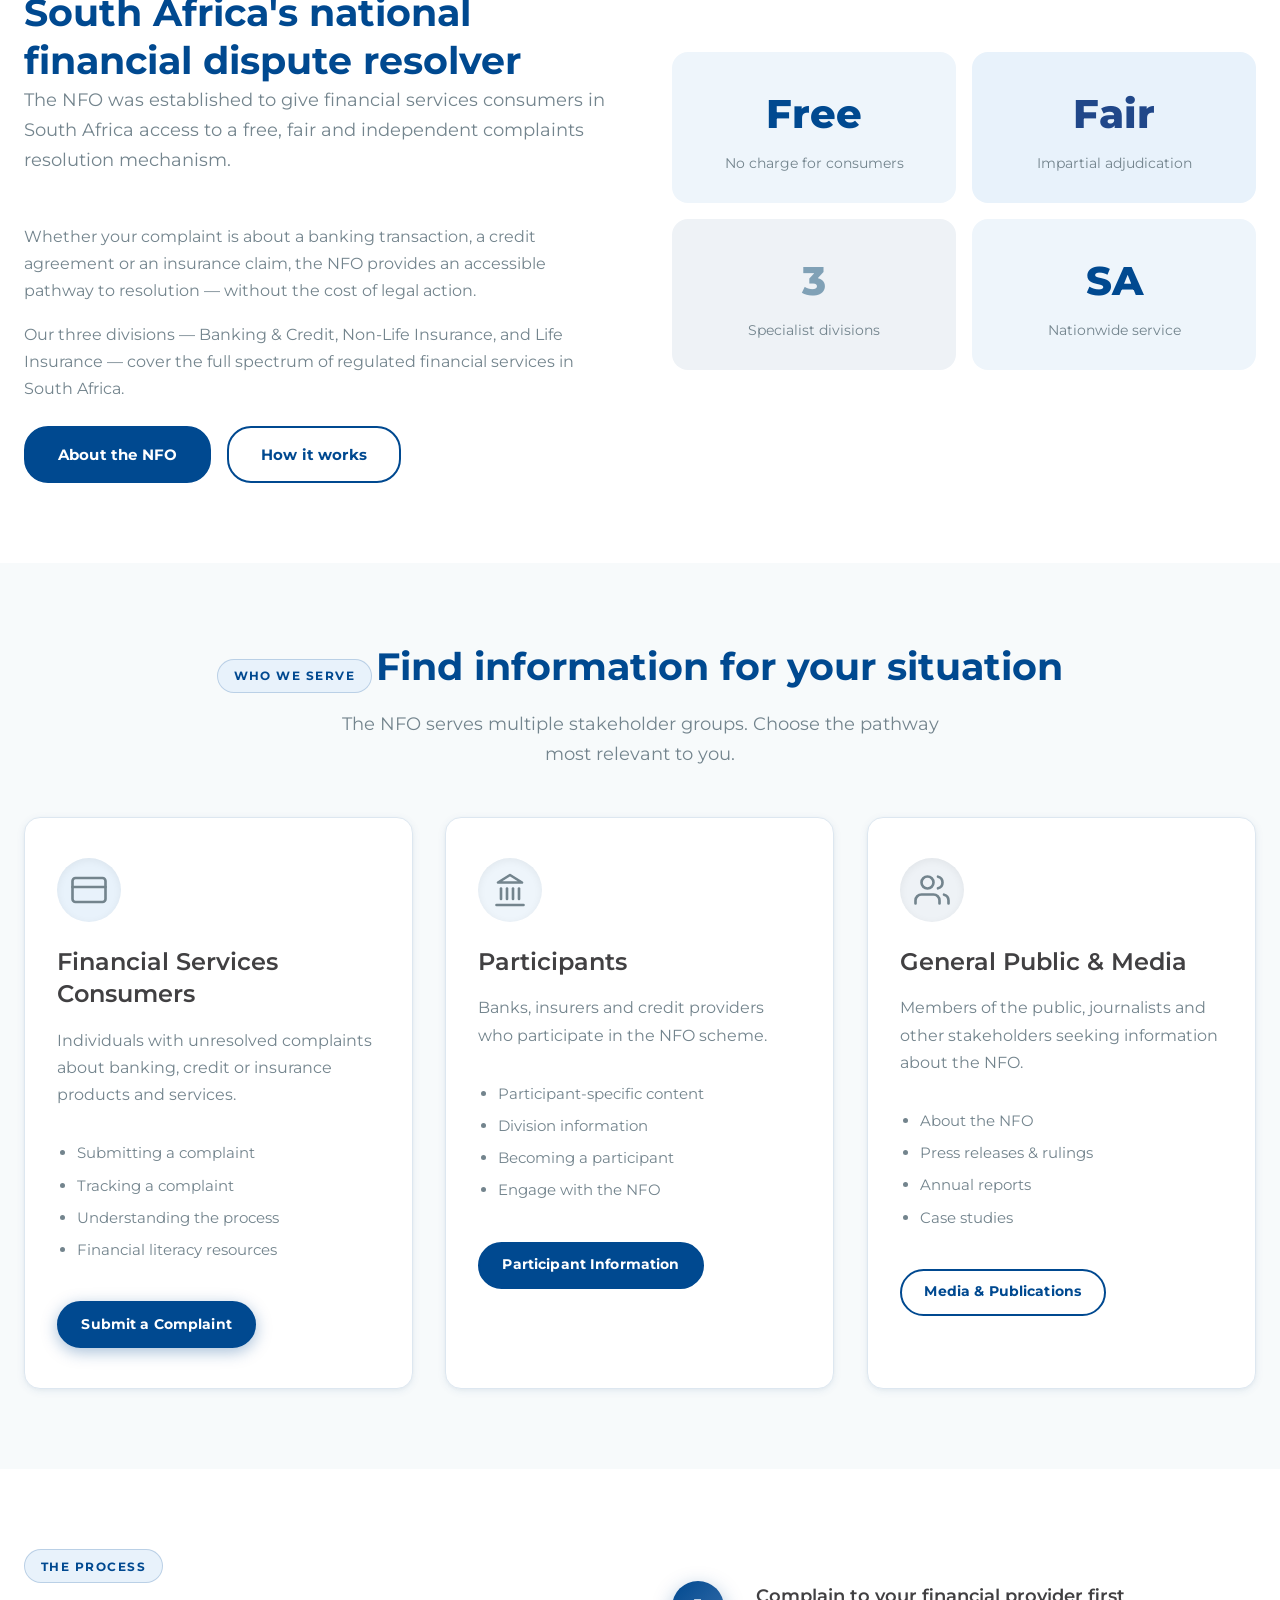
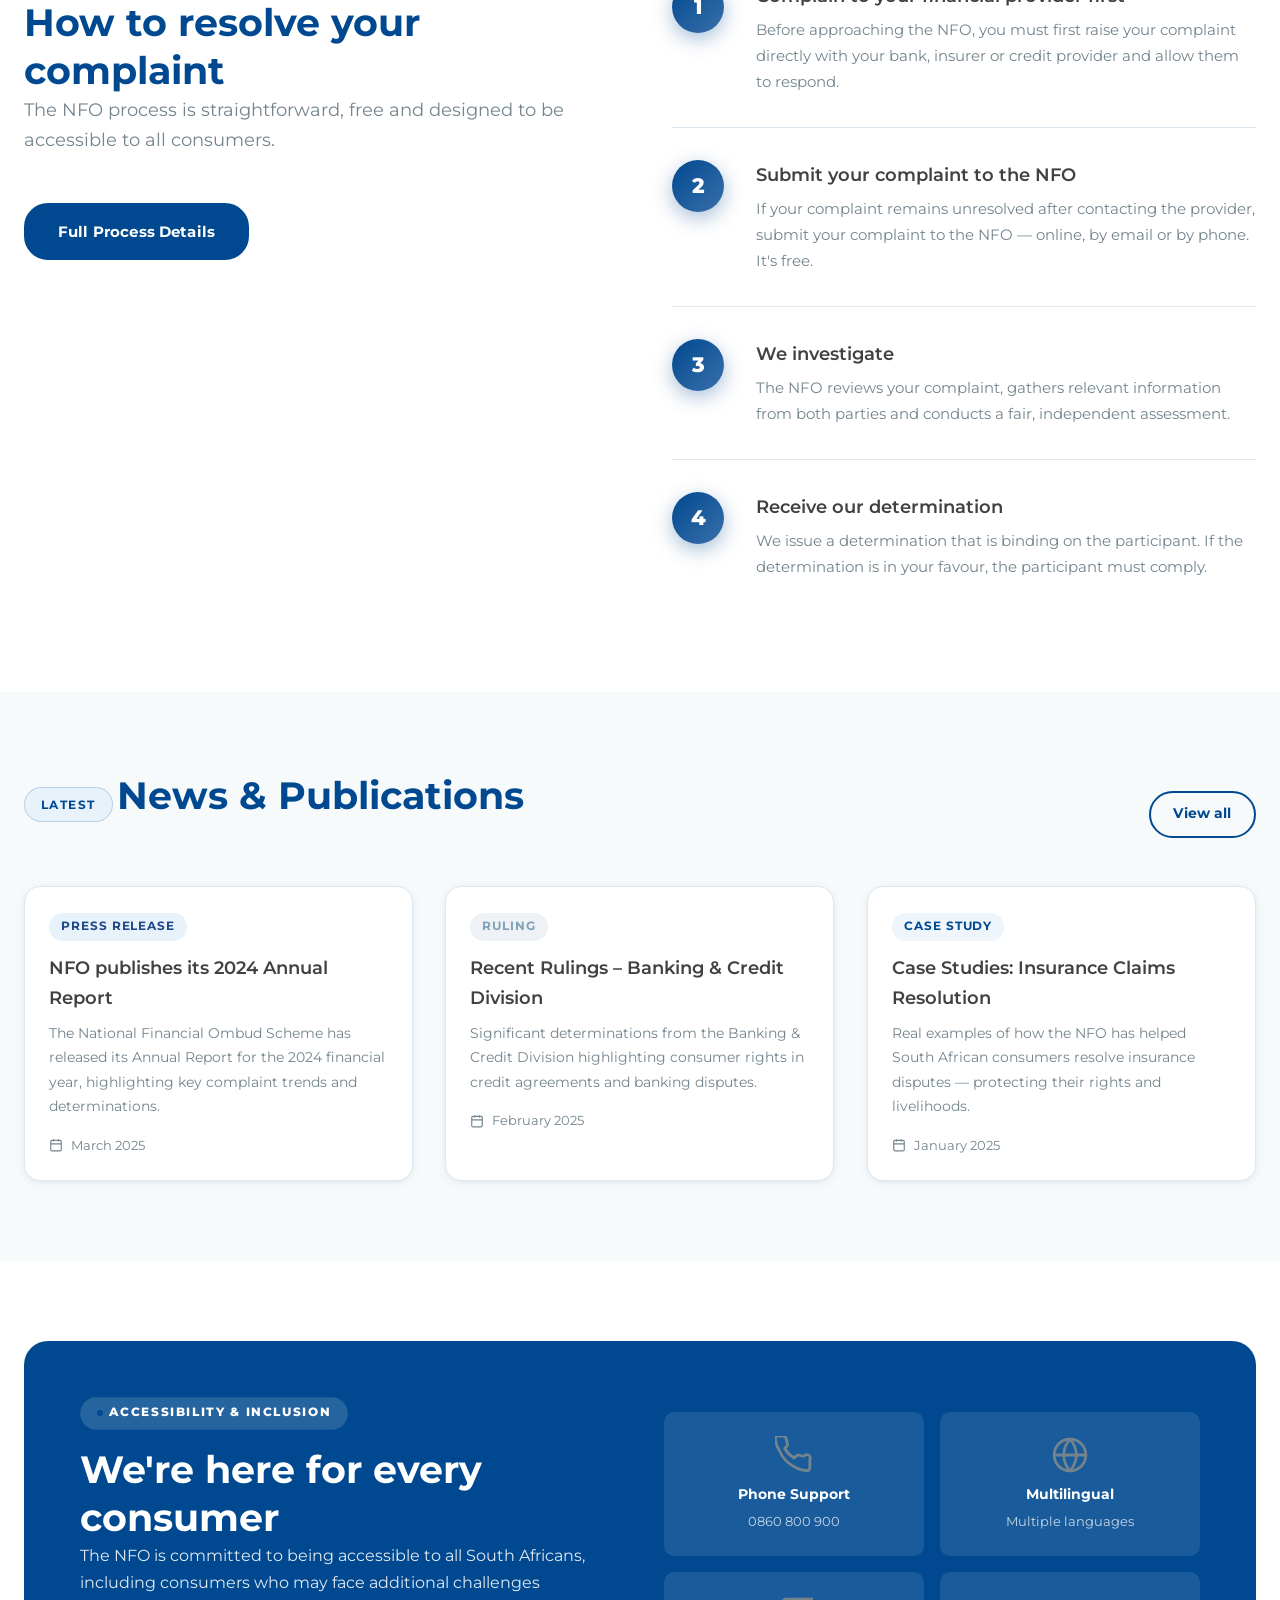
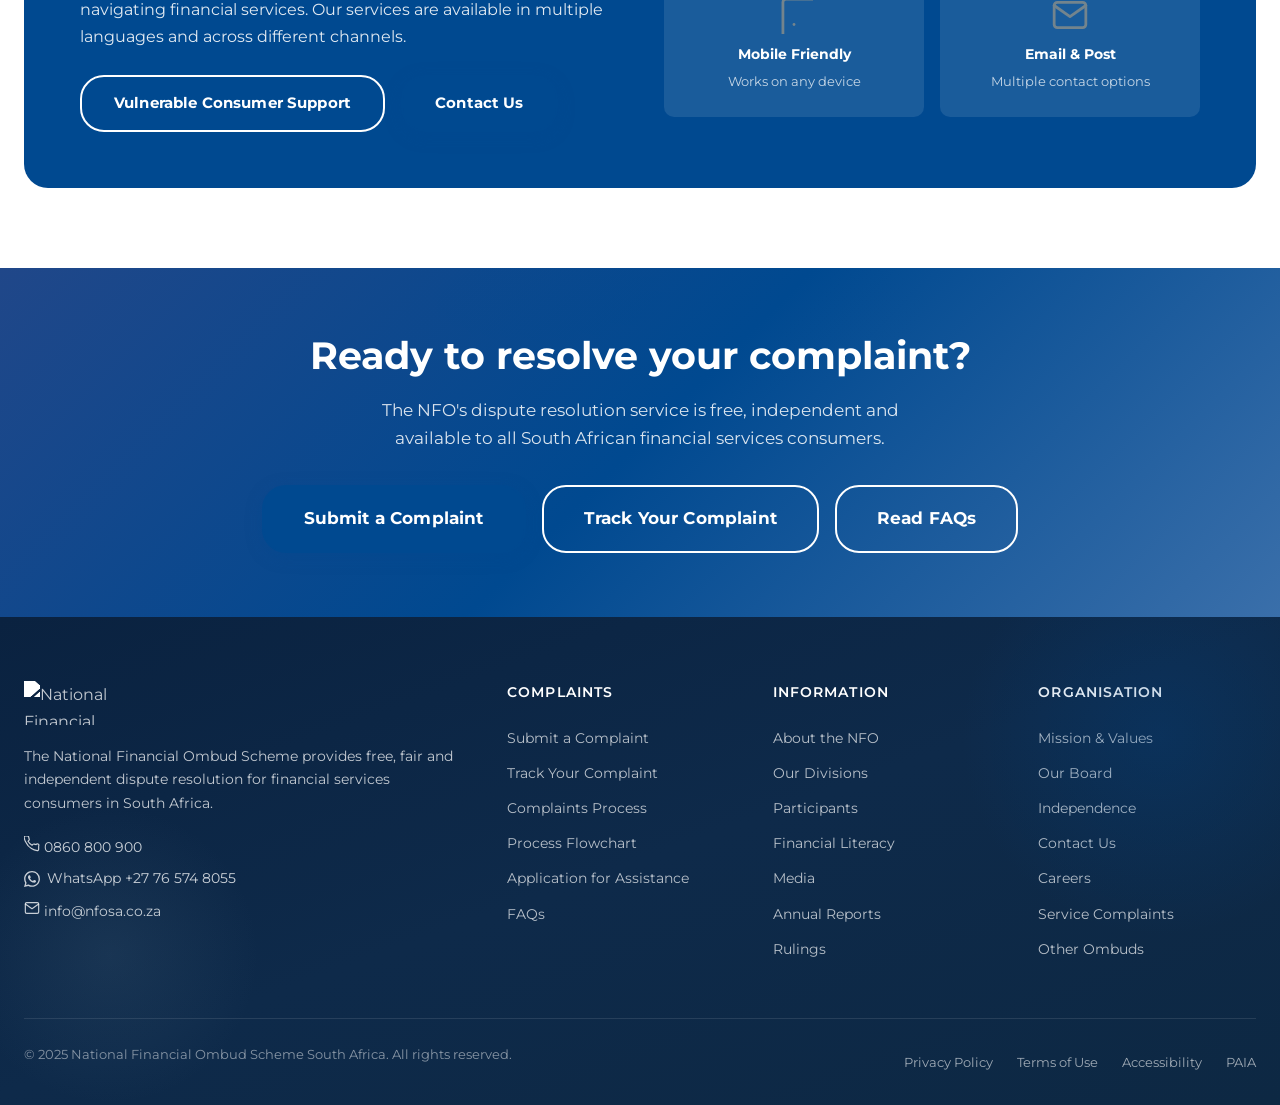
==== commit b6e869a9: "Add WhatsApp contact button and footer link - Floating green WhatsApp button fixed bottom-right with" ====
--- a/index.html
+++ b/index.html
@@ -27,7 +27,7 @@
   <link rel="preconnect" href="https://fonts.gstatic.com" crossorigin>
   <link href="https://fonts.googleapis.com/css2?family=Montserrat:wght@300;400;500;600;700;800&display=swap" rel="stylesheet">
 
-  <link rel="stylesheet" href="styles.css?v=5">
+  <link rel="stylesheet" href="styles.css?v=6">
   <link rel="stylesheet" href="design.css?v=4">
 
   <!-- Schema.org – Organization -->
@@ -564,6 +564,7 @@
           <p>The National Financial Ombud Scheme provides free, fair and independent dispute resolution for financial services consumers in South Africa.</p>
           <div style="margin-top:1.25rem;">
             <a href="tel:+27860800900" style="color:rgba(255,255,255,.8); display:block; margin-bottom:.4rem; font-size:.88rem;"><svg width="16" height="16" viewBox="0 0 24 24" fill="none" stroke="currentColor" stroke-width="1.75" stroke-linecap="round" stroke-linejoin="round" aria-hidden="true"><path d="M22 16.92v3a2 2 0 01-2.18 2 19.79 19.79 0 01-8.63-3.07A19.5 19.5 0 013.07 9.81 19.79 19.79 0 01.1 1.18 2 2 0 012.08 0h3a2 2 0 012 1.72 12.84 12.84 0 00.7 2.81 2 2 0 01-.45 2.11L6.09 7.91a16 16 0 006 6l1.27-1.27a2 2 0 012.11-.45 12.84 12.84 0 002.81.7A2 2 0 0122 14.92z"/></svg> 0860 800 900</a>
+            <a href="https://wa.me/27765748055" target="_blank" rel="noopener noreferrer" style="color:rgba(255,255,255,.8); display:flex; align-items:center; gap:.45rem; margin-bottom:.4rem; font-size:.88rem;"><svg width="16" height="16" viewBox="0 0 24 24" fill="currentColor" aria-hidden="true"><path d="M17.472 14.382c-.297-.149-1.758-.867-2.03-.967-.273-.099-.471-.148-.67.15-.197.297-.767.966-.94 1.164-.173.199-.347.223-.644.075-.297-.15-1.255-.463-2.39-1.475-.883-.788-1.48-1.761-1.653-2.059-.173-.297-.018-.458.13-.606.134-.133.298-.347.446-.52.149-.174.198-.298.298-.497.099-.198.05-.371-.025-.52-.075-.149-.669-1.612-.916-2.207-.242-.579-.487-.5-.669-.51-.173-.008-.371-.01-.57-.01-.198 0-.52.074-.792.372-.272.297-1.04 1.016-1.04 2.479 0 1.462 1.065 2.875 1.213 3.074.149.198 2.096 3.2 5.077 4.487.709.306 1.262.489 1.694.625.712.227 1.36.195 1.871.118.571-.085 1.758-.719 2.006-1.413.248-.694.248-1.289.173-1.413-.074-.124-.272-.198-.57-.347m-5.421 7.403h-.004a9.87 9.87 0 01-5.031-1.378l-.361-.214-3.741.982.998-3.648-.235-.374a9.86 9.86 0 01-1.51-5.26c.001-5.45 4.436-9.884 9.888-9.884 2.64 0 5.122 1.03 6.988 2.898a9.825 9.825 0 012.893 6.994c-.003 5.45-4.437 9.884-9.885 9.884m8.413-18.297A11.815 11.815 0 0012.05 0C5.495 0 .16 5.335.157 11.892c0 2.096.547 4.142 1.588 5.945L.057 24l6.305-1.654a11.882 11.882 0 005.683 1.448h.005c6.554 0 11.89-5.335 11.893-11.893a11.821 11.821 0 00-3.48-8.413z"/></svg> WhatsApp +27 76 574 8055</a>
             <a href="mailto:info@nfosa.co.za" style="color:rgba(255,255,255,.8); font-size:.88rem;"><svg width="16" height="16" viewBox="0 0 24 24" fill="none" stroke="currentColor" stroke-width="1.75" stroke-linecap="round" stroke-linejoin="round" aria-hidden="true"><path d="M4 4h16c1.1 0 2 .9 2 2v12c0 1.1-.9 2-2 2H4c-1.1 0-2-.9-2-2V6c0-1.1.9-2 2-2z"/><polyline points="22,6 12,13 2,6"/></svg> info@nfosa.co.za</a>
           </div>
         </div>
@@ -632,5 +633,14 @@
   </div>
 
   <script src="main.js?v=4" defer></script>
+
+  <!-- WhatsApp floating button -->
+  <a href="https://wa.me/27765748055" target="_blank" rel="noopener noreferrer"
+     class="wa-float" aria-label="Chat with us on WhatsApp">
+    <span class="wa-float__label">Chat with us</span>
+    <span class="wa-float__btn">
+      <svg viewBox="0 0 24 24" fill="white" aria-hidden="true"><path d="M17.472 14.382c-.297-.149-1.758-.867-2.03-.967-.273-.099-.471-.148-.67.15-.197.297-.767.966-.94 1.164-.173.199-.347.223-.644.075-.297-.15-1.255-.463-2.39-1.475-.883-.788-1.48-1.761-1.653-2.059-.173-.297-.018-.458.13-.606.134-.133.298-.347.446-.52.149-.174.198-.298.298-.497.099-.198.05-.371-.025-.52-.075-.149-.669-1.612-.916-2.207-.242-.579-.487-.5-.669-.51-.173-.008-.371-.01-.57-.01-.198 0-.52.074-.792.372-.272.297-1.04 1.016-1.04 2.479 0 1.462 1.065 2.875 1.213 3.074.149.198 2.096 3.2 5.077 4.487.709.306 1.262.489 1.694.625.712.227 1.36.195 1.871.118.571-.085 1.758-.719 2.006-1.413.248-.694.248-1.289.173-1.413-.074-.124-.272-.198-.57-.347m-5.421 7.403h-.004a9.87 9.87 0 01-5.031-1.378l-.361-.214-3.741.982.998-3.648-.235-.374a9.86 9.86 0 01-1.51-5.26c.001-5.45 4.436-9.884 9.888-9.884 2.64 0 5.122 1.03 6.988 2.898a9.825 9.825 0 012.893 6.994c-.003 5.45-4.437 9.884-9.885 9.884m8.413-18.297A11.815 11.815 0 0012.05 0C5.495 0 .16 5.335.157 11.892c0 2.096.547 4.142 1.588 5.945L.057 24l6.305-1.654a11.882 11.882 0 005.683 1.448h.005c6.554 0 11.89-5.335 11.893-11.893a11.821 11.821 0 00-3.48-8.413z"/></svg>
+    </span>
+  </a>
 </body>
 </html>
--- a/styles.css
+++ b/styles.css
@@ -490,6 +490,70 @@
 .footer-social svg { width: 16px; height: 16px; color: var(--white); }
 
 /* ─────────────────────────────────────────
+   WHATSAPP FLOATING BUTTON
+───────────────────────────────────────── */
+.wa-float {
+  position: fixed;
+  bottom: 2rem;
+  right: 2rem;
+  z-index: 9000;
+  display: flex;
+  align-items: center;
+  gap: .75rem;
+  text-decoration: none;
+}
+.wa-float__btn {
+  width: 58px;
+  height: 58px;
+  border-radius: 50%;
+  background: #25D366;
+  display: flex;
+  align-items: center;
+  justify-content: center;
+  box-shadow: 0 4px 20px rgba(37,211,102,.45);
+  transition: transform .2s ease, box-shadow .2s ease;
+  flex-shrink: 0;
+}
+.wa-float__btn svg { width: 30px; height: 30px; }
+.wa-float:hover .wa-float__btn {
+  transform: scale(1.08);
+  box-shadow: 0 6px 28px rgba(37,211,102,.6);
+}
+.wa-float__label {
+  background: var(--text-dark);
+  color: var(--white);
+  font-size: .8rem;
+  font-weight: 600;
+  padding: .45rem .9rem;
+  border-radius: var(--r-xl);
+  white-space: nowrap;
+  opacity: 0;
+  transform: translateX(8px);
+  transition: opacity .2s ease, transform .2s ease;
+  pointer-events: none;
+}
+.wa-float:hover .wa-float__label,
+.wa-float:focus .wa-float__label {
+  opacity: 1;
+  transform: translateX(0);
+}
+
+/* Pulse ring */
+.wa-float__btn::after {
+  content: '';
+  position: absolute;
+  width: 58px;
+  height: 58px;
+  border-radius: 50%;
+  border: 2px solid #25D366;
+  animation: wa-pulse 2.4s ease-out infinite;
+}
+@keyframes wa-pulse {
+  0%   { transform: scale(1);   opacity: .6; }
+  100% { transform: scale(1.7); opacity: 0; }
+}
+
+/* ─────────────────────────────────────────
    SKIP LINK
 ───────────────────────────────────────── */
 .skip-link {
